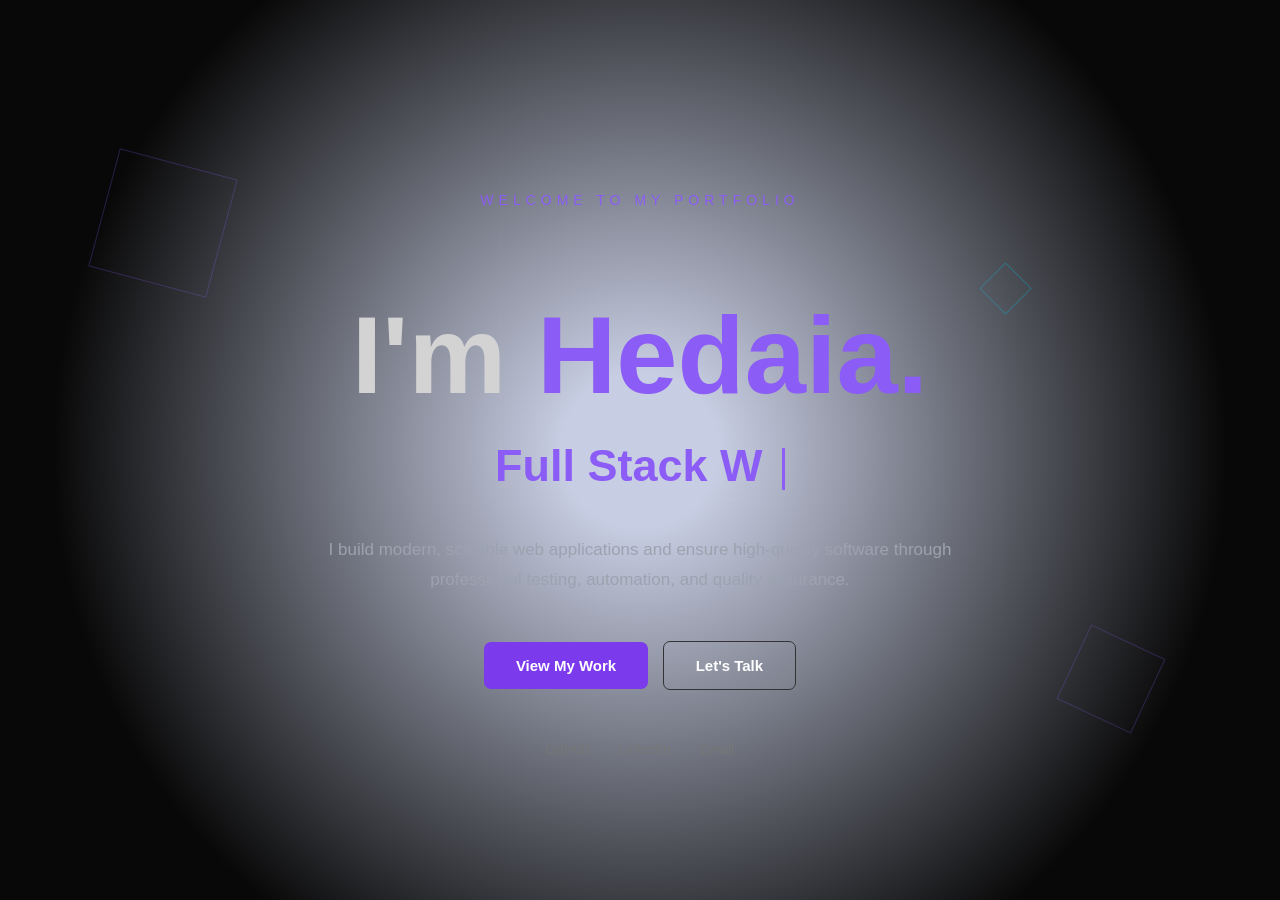
==== index.html @ 3aad31f2 "finishing hero  ssection" ====
<!DOCTYPE html>
<html lang="en">
<head>
    <meta charset="UTF-8">
    <meta name="viewport" content="width=device-width, initial-scale=1.0">
    <title>Hedaia's portfolio</title>
    <link rel="stylesheet" href="style.css">
    <link href='https://unpkg.com/boxicons@2.1.4/css/boxicons.min.css' rel='stylesheet'>

       <!-- AOS Animation -->
    <link
        rel="stylesheet"
        href="https://unpkg.com/aos@next/dist/aos.css"
    >

</head>
<body>
    <div class="container">
        <video class="back-vid" autoplay loop muted plays-inline src="videos/galaxy.mp4"></video>


      
<section class="hero">


    <!-- Decorative Squares -->

    <div class="square square-1"></div>

    <div class="square square-2"></div>

    <div class="square square-3"></div>


    <!-- Main Content -->

    <div class="hero-content">


        <div class="small-title">

            Welcome to my portfolio

        </div>


        <h1>

            I'm <span>Hedaia.</span>

        </h1>


        <!-- Auto Typing -->

        <div class="typing-container">

            <div class="typing-text">

                <span id="typing"></span>

                <span class="cursor"></span>

            </div>

        </div>


        <p class="hero-description">

            I build modern, scalable web applications
            and ensure high-quality software through
            professional testing, automation, and
            quality assurance.

        </p>


        <!-- Buttons -->

        <div class="hero-buttons">

            <a
                href="#projects"
                class="btn primary-btn"
            >
                View My Work
            </a>


            <a
                href="#contact"
                class="btn secondary-btn"
            >
                Let's Talk
            </a>

        </div>


        <!-- Social -->

        <div class="social-links">

            <a href="#">
                GitHub
            </a>

            <a href="#">
                LinkedIn
            </a>

            <a href="#">
                Email
            </a>

        </div>

    </div>


    <!-- Scroll -->
<!-- 
    <div class="scroll-down">

        Scroll

        <span class="scroll-line"></span>

    </div> -->


</section>

        
    </div>
    <!-- End of container -->
   
</body>

<script>

    const typingElement =
        document.getElementById("typing");


    const words = [

        "Full Stack Web Developer",

        "QA Engineer",

        "Software Tester",

        "Automation Tester",

        "Problem Solver"

    ];


    let wordIndex = 0;

    let charIndex = 0;

    let deleting = false;


    function typeEffect() {

        const currentWord =
            words[wordIndex];


        if (!deleting) {

            typingElement.textContent =
                currentWord.substring(
                    0,
                    charIndex + 1
                );

            charIndex++;


            if (
                charIndex ===
                currentWord.length
            ) {

                deleting = true;

                setTimeout(
                    typeEffect,
                    1800
                );

                return;
            }

        } else {

            typingElement.textContent =
                currentWord.substring(
                    0,
                    charIndex - 1
                );

            charIndex--;


            if (charIndex === 0) {

                deleting = false;

                wordIndex++;

                if (
                    wordIndex ===
                    words.length
                ) {
                    wordIndex = 0;
                }
            }
        }


        const speed =
            deleting ? 45 : 90;


        setTimeout(
            typeEffect,
            speed
        );
    }


    typeEffect();

</script>



</html>
---- style.css ----
body{
    margin: 0;
    padding: 0;
    font-family: Arial, Helvetica, sans-serif;
    color: lightgray;
}

html{
    scroll-behavior: smooth;
}

.container{
    position: relative;
    width: 100%;
    height: 100%;
    display: flex;
    flex-direction: column;
    align-items: center;
    gap: 100px;
    background-color: #001f7c38;
}


.back-vid{
    position: fixed;
    right: 0;
    bottom: 0;
    z-index: -1;
    mix-blend-mode:overlay;
}

.hero{
    position: relative;
    display: flex;
    width: 100%;
    height: 100vh;
    align-items: center;
    justify-content: space-between;
}


/* Gradient Animation */
.gradient{
    background: linear-gradient(to right,#00aaa7, #7e42a7, #6600c5, #6070fd,#2a46ff, #0099ff, #008ead);
    background-size: 200%;
    background-clip: text;
    -webkit-background-clip: text;
    -webkit-text-fill-color: transparent;
    animation: animate-gradient 2.5s linear infinite;
}
@keyframes animate-gradient {
    to{
        background-position: 200%;
    }
}

.skills-video-box{
    position: absolute;
    right: 3%;
}

.skills-video{
    height: 900px;
    mix-blend-mode:lighten;
}


.scroll-down {
    height: 50px;
    width: 30px;
    border: 2px solid lightgray;
    position: absolute;
    left: 49%;
    bottom: 8%;
    border-radius: 50px;
    cursor: pointer;
    box-shadow: 0 0 10px rgba(255, 255, 255, 0.626);
  }
  .scroll-down::before,
  .scroll-down::after {
    content: "";
    position: absolute;
    top: 20%;
    left: 50%;
    height: 10px;
    width: 10px;
    transform: translate(-50%, -100%) rotate(45deg);
    border: 2px solid lightgray;
    border-top: transparent;
    border-left: transparent;
    animation: scroll-down 2s ease-in-out infinite;
  }
  .scroll-down::before {
    top: 30%;
    animation-delay: 0.5s;
    /* animation: scroll-down 1s ease-in-out infinite; */
  }
  
  @keyframes scroll-down {
    0% {
      /* top:20%; */
      opacity: 0;
    }
    30% {
      opacity: 1;
    }
    60% {
      opacity: 1;
    }
    100% {
      top: 90%;
      opacity: 0;
    }
  }




@media (max-aspect-ratio: 16/9){
    .back-vid{
        width: auto;
        height: 100%;
    }
}

@media (min-aspect-ratio: 16/9){
    .back-vid{
        width: 100%;
        height: auto;
    }
}


@media screen and (max-width: 1200px){
 
}

@media screen and (max-width: 700px){
  

   

    .scroll-down{
        bottom: 5%;
    }



}




@media screen and (max-width: 480px) {

    

    .hero {
        scale: 0.9;
    }




}
/* ============================= all about background */

 /* =================================
           HERO
        ================================= */

        .hero {
            min-height: 100vh;

            position: relative;

            overflow: hidden;

            /* padding: 150px 20px 100px; */

            text-align: center;

            /* Square / Grid Background */

            /* background-color: #080808; */

            background-image:
                linear-gradient(
                    rgba(255,255,255,0.045) 1px,
                    transparent 1px
                ),
                linear-gradient(
                    90deg,
                    rgba(255,255,255,0.045) 1px,
                    transparent 1px
                );

            background-size: 500px 500px;
        }


        /* =================================
           DARK OVERLAY
        ================================= */

        .hero::before {
            content: "";

            position: absolute;

            inset: 0;

            background:
                radial-gradient(
                    circle at center,
                    transparent 10%,
                    #080808 75%
                );

            pointer-events: none;

            z-index: 0;
        }


        /* =================================
           CENTER CONTENT
        ================================= */

        .hero-content {
            position: relative;

            z-index: 2;

            max-width: 900px;

            margin: 0 auto;

            padding-top: 50px;
        }


        /* =================================
           SMALL TITLE
        ================================= */

        .small-title {
            color: #8b5cf6;

            font-size: 14px;

            letter-spacing: 5px;

            text-transform: uppercase;

            margin-bottom: 25px;

            animation: fadeUp 1s ease both;
        }


        /* =================================
           MAIN TITLE
        ================================= */

        .hero h1 {
            font-size: clamp(
                55px,
                9vw,
                110px
            );

            line-height: 1;

            font-weight: 800;

            margin-bottom: 30px;

            animation:
                fadeUp 1s ease 0.2s both;
        }


        .hero h1 span {
            color: #8b5cf6;
        }


        /* =================================
           TYPING TEXT
        ================================= */

        .typing-container {

            min-height: 65px;

            margin-bottom: 30px;

            animation:
                fadeUp 1s ease 0.4s both;
        }


        .typing-text {

            font-size: clamp(
                25px,
                4vw,
                45px
            );

            font-weight: 600;

            color: #d1d5db;
        }


        .typing-text span {

            color: #8b5cf6;
        }


        /* Cursor */

        .cursor {

            display: inline-block;

            width: 3px;

            height: 42px;

            background: #8b5cf6;

            margin-left: 7px;

            vertical-align: middle;

            animation:
                blink 0.7s infinite;
        }


        /* =================================
           DESCRIPTION
        ================================= */

        .hero-description {

            max-width: 680px;

            margin: 0 auto 40px;

            color: #9ca3af;

            font-size: 17px;

            line-height: 1.8;

            animation:
                fadeUp 1s ease 0.6s both;
        }


        /* =================================
           BUTTONS
        ================================= */

        .hero-buttons {

            animation:
                fadeUp 1s ease 0.8s both;
        }


        .btn {

            display: inline-block;

            padding: 15px 32px;

            margin: 5px;

            border-radius: 7px;

            text-decoration: none;

            font-size: 15px;

            font-weight: bold;

            transition: 0.3s;
        }


        /* Primary */

        .primary-btn {

            background: #7c3aed;

            color: white;
        }


        .primary-btn:hover {

            background: #8b5cf6;

            transform:
                translateY(-4px);

            box-shadow:
                0 10px 35px
                rgba(124,58,237,0.4);
        }


        /* Secondary */

        .secondary-btn {

            color: white;

            border: 1px solid #333;

            background: rgba(
                255,
                255,
                255,
                0.02
            );
        }


        .secondary-btn:hover {

            border-color: #8b5cf6;

            color: #a78bfa;

            transform:
                translateY(-4px);
        }


        /* =================================
           SOCIAL LINKS
        ================================= */

        .social-links {

            margin-top: 45px;

            animation:
                fadeUp 1s ease 1s both;
        }


        .social-links a {

            display: inline-block;

            margin: 0 12px;

            color: #777;

            text-decoration: none;

            font-size: 14px;

            transition: 0.3s;
        }


        .social-links a:hover {

            color: #8b5cf6;
        }


        /* =================================
           DECORATIVE SQUARES
        ================================= */

        .square {

            position: absolute;

            border: 1px solid
                rgba(139,92,246,0.25);

            z-index: 1;

            pointer-events: none;
        }


        .square-1 {

            width: 120px;

            height: 120px;

            top: 18%;

            left: 8%;

            transform: rotate(15deg);

            animation:
                floating 5s ease-in-out infinite;
        }


        .square-2 {

            width: 80px;

            height: 80px;

            bottom: 20%;

            right: 10%;

            transform: rotate(25deg);

            animation:
                floating 6s ease-in-out
                infinite reverse;
        }


        .square-3 {

            width: 35px;

            height: 35px;

            top: 30%;

            right: 20%;

            border-color:
                rgba(6,182,212,0.35);

            transform: rotate(45deg);

            animation:
                floating 4s ease-in-out infinite;
        }


        /* =================================
           SCROLL
        ================================= */

        .scroll-down {

            position: absolute;

            bottom: 30px;

            left: 50%;

            transform:
                translateX(-50%);

            color: #555;

            font-size: 10px;

            letter-spacing: 4px;

            text-transform: uppercase;

            z-index: 3;
        }


        .scroll-line {

            display: block;

            width: 1px;

            height: 40px;

            background: #555;

            margin: 12px auto 0;

            animation:
                scrollAnimation 2s infinite;
        }


        /* =================================
           ANIMATIONS
        ================================= */

        @keyframes fadeUp {

            from {

                opacity: 0;

                transform:
                    translateY(30px);
            }

            to {

                opacity: 1;

                transform:
                    translateY(0);
            }
        }


        @keyframes blink {

            0%,
            50% {
                opacity: 1;
            }

            51%,
            100% {
                opacity: 0;
            }
        }


        @keyframes floating {

            0%,
            100% {

                transform:
                    translateY(0)
                    rotate(15deg);
            }

            50% {

                transform:
                    translateY(-20px)
                    rotate(25deg);
            }
        }


        @keyframes scrollAnimation {

            0% {

                height: 10px;

                opacity: 0.2;
            }

            50% {

                height: 40px;

                opacity: 1;
            }

            100% {

                height: 10px;

                opacity: 0.2;
            }
        }


        /* =================================
           MOBILE
        ================================= */

        @media (max-width: 600px) {

            .hero {

                padding:
                    130px
                    20px
                    80px;

                background-size:
                    35px 35px;
            }


            .hero h1 {

                font-size: 55px;
            }


            .typing-text {

                font-size: 26px;
            }


            .hero-description {

                font-size: 15px;
            }


            .square-1 {

                left: -50px;
            }


            .square-2 {

                right: -30px;
            }


            .scroll-down {

                display: none;
            }

        }
    /* ========================== END of Heroo sTyles */
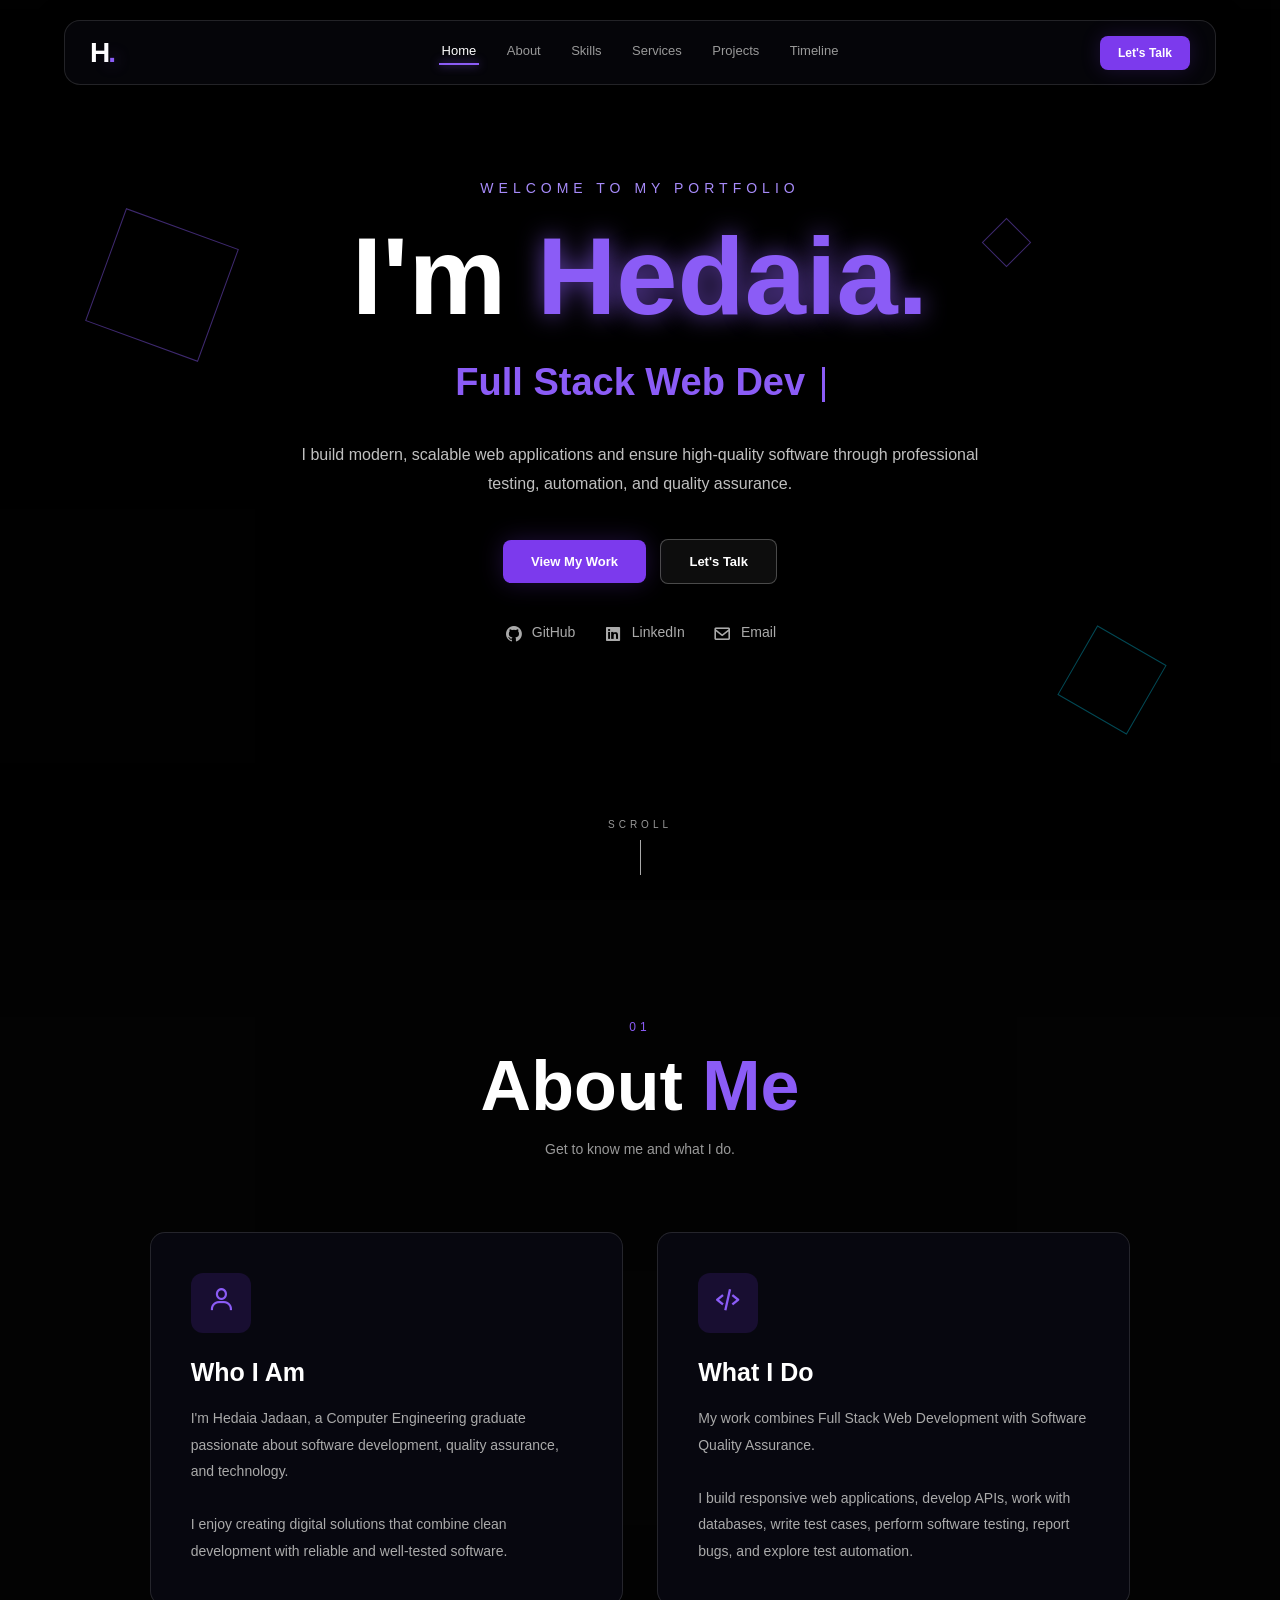
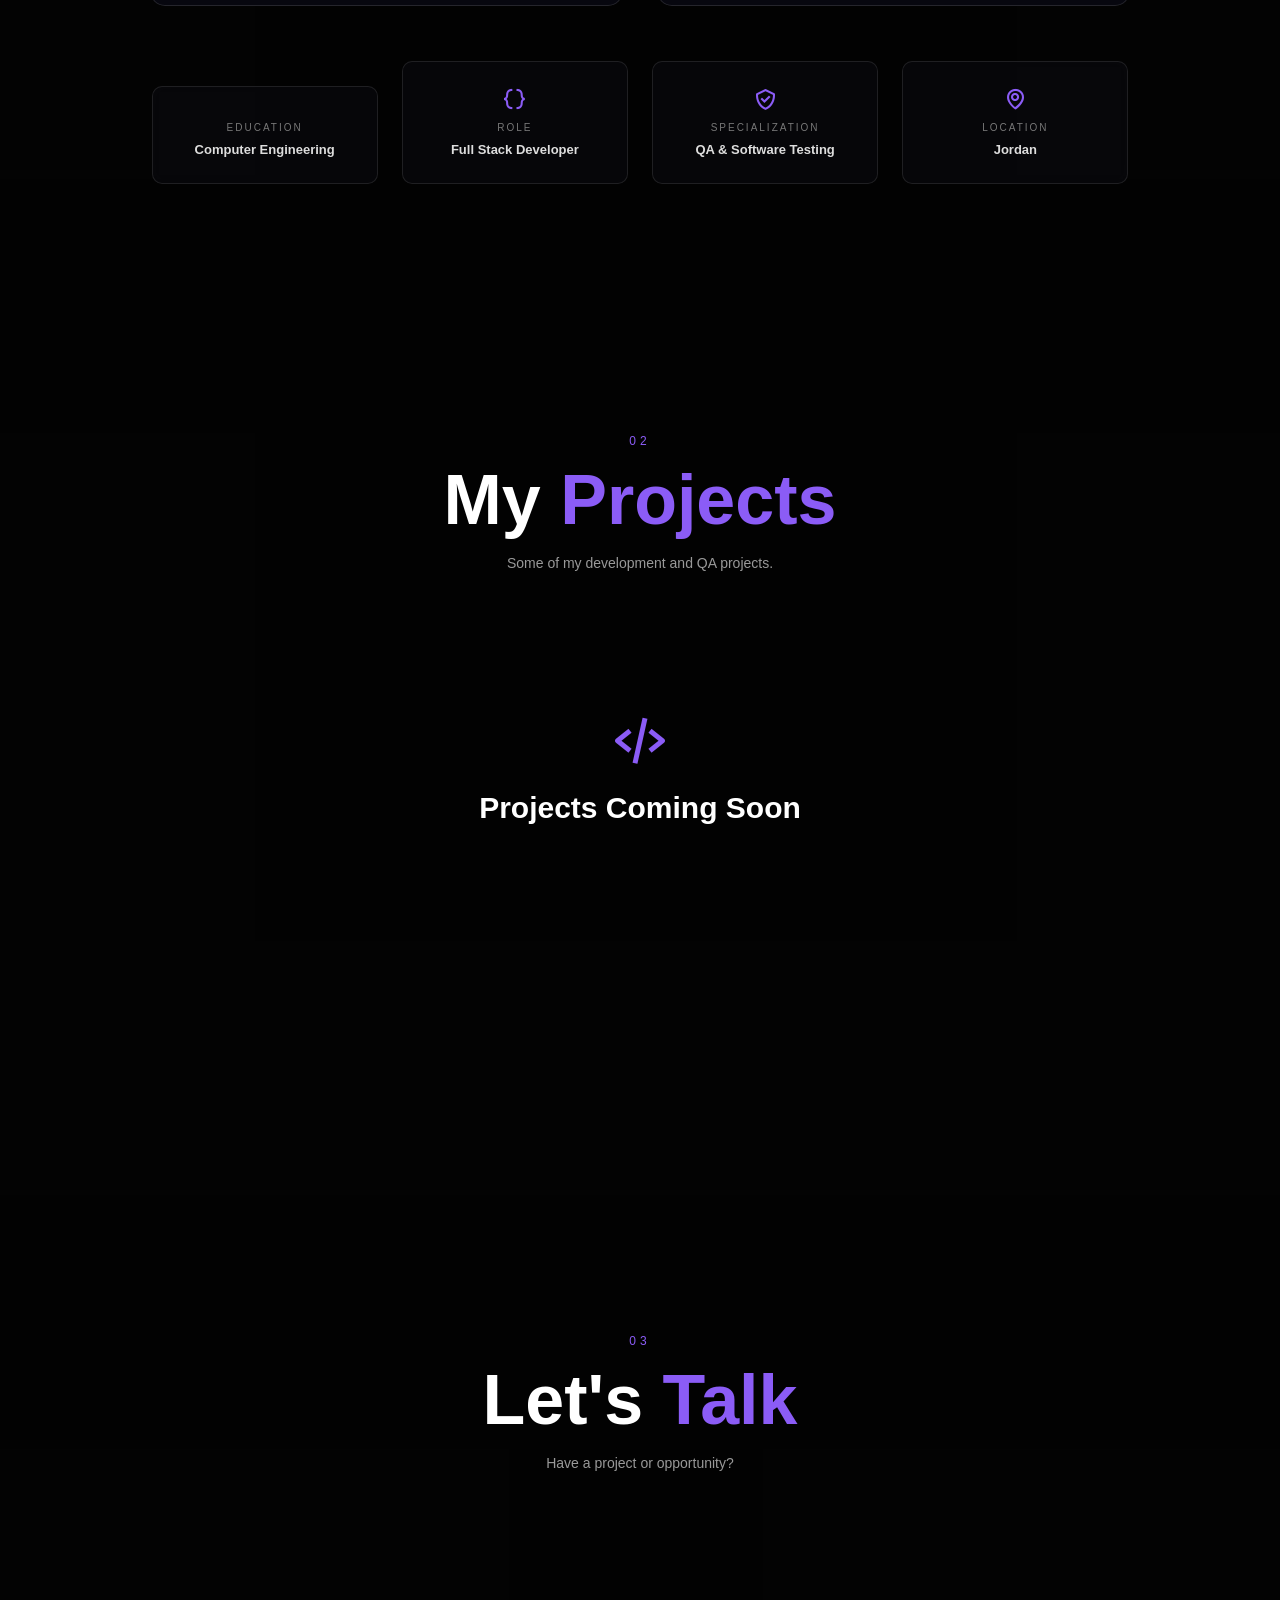
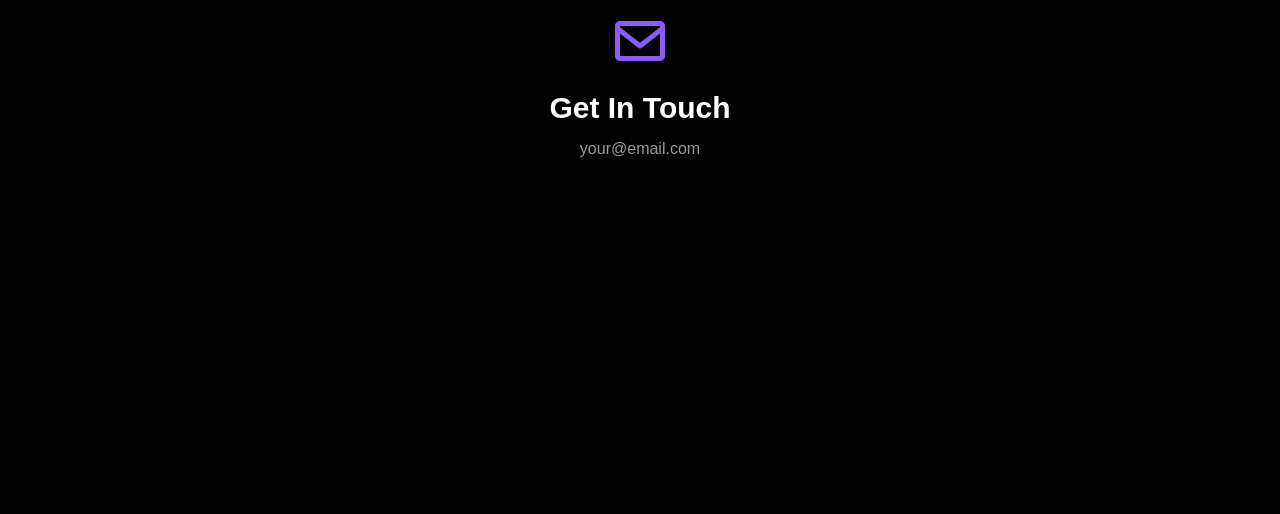
==== commit e0491665: "Adding navbar" ====
--- a/index.html
+++ b/index.html
@@ -1,245 +1,643 @@
 <!DOCTYPE html>
 <html lang="en">
+
 <head>
     <meta charset="UTF-8">
     <meta name="viewport" content="width=device-width, initial-scale=1.0">
-    <title>Hedaia's portfolio</title>
+
+    <title>Hedaia's Portfolio</title>
+
+    <!-- CSS -->
     <link rel="stylesheet" href="style.css">
-    <link href='https://unpkg.com/boxicons@2.1.4/css/boxicons.min.css' rel='stylesheet'>
-
-       <!-- AOS Animation -->
+
+    <!-- Boxicons -->
+    <link
+        href="https://unpkg.com/boxicons@2.1.4/css/boxicons.min.css"
+        rel="stylesheet"
+    >
+
+    <!-- AOS Animation -->
     <link
         rel="stylesheet"
         href="https://unpkg.com/aos@next/dist/aos.css"
     >
-
 </head>
+
 <body>
+
+    <!-- =========================================================
+     NAVBAR
+========================================================= -->
+
+<nav class="navbar">
+
+    <!-- Logo -->
+    <a href="#home" class="logo">
+        H<span>.</span>
+    </a>
+
+
+    <!-- Navigation -->
+    <ul class="nav-links">
+
+        <li>
+            <a href="#home" class="active">Home</a>
+        </li>
+
+        <li>
+            <a href="#about">About</a>
+        </li>
+
+        <li>
+            <a href="#skills">Skills</a>
+        </li>
+
+        <li>
+            <a href="#services">Services</a>
+        </li>
+
+        <li>
+            <a href="#projects">Projects</a>
+        </li>
+
+        <li>
+            <a href="#timeline">Timeline</a>
+        </li>
+
+    </ul>
+
+
+    <!-- Contact Button -->
+    <a href="#contact" class="nav-contact">
+        Let's Talk
+    </a>
+
+</nav>
+
+    <!-- =========================================================
+         BACKGROUND VIDEO
+    ========================================================== -->
+
+    <video
+        class="back-vid"
+        autoplay
+        loop
+        muted
+        playsinline
+    >
+        <source src="videos/galaxy.mp4" type="video/mp4">
+    </video>
+
+
+    <!-- =========================================================
+         DARK OVERLAY
+    ========================================================== -->
+
+    <div class="video-overlay"></div>
+
+
+    <!-- =========================================================
+         MAIN CONTAINER
+    ========================================================== -->
+
     <div class="container">
-        <video class="back-vid" autoplay loop muted plays-inline src="videos/galaxy.mp4"></video>
-
-
-      
-<section class="hero">
-
-
-    <!-- Decorative Squares -->
-
-    <div class="square square-1"></div>
-
-    <div class="square square-2"></div>
-
-    <div class="square square-3"></div>
-
-
-    <!-- Main Content -->
-
-    <div class="hero-content">
-
-
-        <div class="small-title">
-
-            Welcome to my portfolio
-
-        </div>
-
-
-        <h1>
-
-            I'm <span>Hedaia.</span>
-
-        </h1>
-
-
-        <!-- Auto Typing -->
-
-        <div class="typing-container">
-
-            <div class="typing-text">
-
-                <span id="typing"></span>
-
-                <span class="cursor"></span>
-
-            </div>
-
-        </div>
-
-
-        <p class="hero-description">
-
-            I build modern, scalable web applications
-            and ensure high-quality software through
-            professional testing, automation, and
-            quality assurance.
-
-        </p>
-
-
-        <!-- Buttons -->
-
-        <div class="hero-buttons">
-
-            <a
-                href="#projects"
-                class="btn primary-btn"
-            >
-                View My Work
-            </a>
-
-
-            <a
-                href="#contact"
-                class="btn secondary-btn"
-            >
-                Let's Talk
-            </a>
-
-        </div>
-
-
-        <!-- Social -->
-
-        <div class="social-links">
-
-            <a href="#">
-                GitHub
-            </a>
-
-            <a href="#">
-                LinkedIn
-            </a>
-
-            <a href="#">
-                Email
-            </a>
-
-        </div>
+
+
+        <!-- =====================================================
+             HERO SECTION
+        ====================================================== -->
+
+        <section class="hero" id="home">
+
+            <!-- Decorative Squares -->
+            <div class="square square-1"></div>
+            <div class="square square-2"></div>
+            <div class="square square-3"></div>
+
+
+            <!-- Main Content -->
+            <div class="hero-content">
+
+                <div class="small-title">
+                    Welcome to my portfolio
+                </div>
+
+
+                <h1>
+                    I'm <span>Hedaia.</span>
+                </h1>
+
+
+                <!-- Auto Typing -->
+                <div class="typing-container">
+
+                    <div class="typing-text">
+
+                        <span id="typing"></span>
+
+                        <span class="cursor"></span>
+
+                    </div>
+
+                </div>
+
+
+                <!-- Description -->
+                <p class="hero-description">
+
+                    I build modern, scalable web applications
+                    and ensure high-quality software through
+                    professional testing, automation, and
+                    quality assurance.
+
+                </p>
+
+
+                <!-- Buttons -->
+                <div class="hero-buttons">
+
+                    <a
+                        href="#projects"
+                        class="btn primary-btn"
+                    >
+                        View My Work
+                    </a>
+
+
+                    <a
+                        href="#contact"
+                        class="btn secondary-btn"
+                    >
+                        Let's Talk
+                    </a>
+
+                </div>
+
+
+                <!-- Social Links -->
+                <div class="social-links">
+
+                    <a href="#">
+                        <i class="bx bxl-github"></i>
+                        GitHub
+                    </a>
+
+                    <a href="#">
+                        <i class="bx bxl-linkedin-square"></i>
+                        LinkedIn
+                    </a>
+
+                    <a href="mailto:your@email.com">
+                        <i class="bx bx-envelope"></i>
+                        Email
+                    </a>
+
+                </div>
+
+            </div>
+
+
+            <!-- Scroll Indicator -->
+            <div class="scroll-down">
+
+                <span>Scroll</span>
+
+                <span class="scroll-line"></span>
+
+            </div>
+
+        </section>
+
+
+
+        <!-- =====================================================
+             ABOUT SECTION
+        ====================================================== -->
+
+        <section class="about" id="about">
+
+            <div class="section-title">
+
+                <span class="section-number">
+                    01
+                </span>
+
+                <h2>
+                    About <span>Me</span>
+                </h2>
+
+                <p>
+                    Get to know me and what I do.
+                </p>
+
+            </div>
+
+
+            <div class="about-container">
+
+
+                <!-- About Card -->
+                <div class="about-card">
+
+                    <div class="about-icon">
+
+                        <i class="bx bx-user"></i>
+
+                    </div>
+
+                    <h3>
+                        Who I Am
+                    </h3>
+
+                    <p>
+
+                        I'm Hedaia Jadaan, a Computer Engineering
+                        graduate passionate about software development,
+                        quality assurance, and technology.
+
+                        <br><br>
+
+                        I enjoy creating digital solutions that combine
+                        clean development with reliable and well-tested
+                        software.
+
+                    </p>
+
+                </div>
+
+
+                <!-- What I Do -->
+                <div class="about-card">
+
+                    <div class="about-icon">
+
+                        <i class="bx bx-code-alt"></i>
+
+                    </div>
+
+                    <h3>
+                        What I Do
+                    </h3>
+
+                    <p>
+
+                        My work combines Full Stack Web Development
+                        with Software Quality Assurance.
+
+                        <br><br>
+
+                        I build responsive web applications, develop APIs,
+                        work with databases, write test cases, perform
+                        software testing, report bugs, and explore
+                        test automation.
+
+                    </p>
+
+                </div>
+
+            </div>
+
+
+            <!-- Information Boxes -->
+            <div class="about-info">
+
+                <div class="info-box">
+
+                    <i class="bx bx-graduation"></i>
+
+                    <span>
+                        Education
+                    </span>
+
+                    <strong>
+                        Computer Engineering
+                    </strong>
+
+                </div>
+
+
+                <div class="info-box">
+
+                    <i class="bx bx-code-curly"></i>
+
+                    <span>
+                        Role
+                    </span>
+
+                    <strong>
+                        Full Stack Developer
+                    </strong>
+
+                </div>
+
+
+                <div class="info-box">
+
+                    <i class="bx bx-check-shield"></i>
+
+                    <span>
+                        Specialization
+                    </span>
+
+                    <strong>
+                        QA & Software Testing
+                    </strong>
+
+                </div>
+
+
+                <div class="info-box">
+
+                    <i class="bx bx-map"></i>
+
+                    <span>
+                        Location
+                    </span>
+
+                    <strong>
+                        Jordan
+                    </strong>
+
+                </div>
+
+            </div>
+
+        </section>
+
+
+
+        <!-- =====================================================
+             PROJECTS SECTION
+        ====================================================== -->
+
+        <section class="section" id="projects">
+
+            <div class="section-title">
+
+                <span class="section-number">
+                    02
+                </span>
+
+                <h2>
+                    My <span>Projects</span>
+                </h2>
+
+                <p>
+                    Some of my development and QA projects.
+                </p>
+
+            </div>
+
+
+            <div class="placeholder">
+
+                <i class="bx bx-code-alt"></i>
+
+                <h3>
+                    Projects Coming Soon
+                </h3>
+
+            </div>
+
+        </section>
+
+
+
+        <!-- =====================================================
+             CONTACT SECTION
+        ====================================================== -->
+
+        <section class="section" id="contact">
+
+            <div class="section-title">
+
+                <span class="section-number">
+                    03
+                </span>
+
+                <h2>
+                    Let's <span>Talk</span>
+                </h2>
+
+                <p>
+                    Have a project or opportunity?
+                </p>
+
+            </div>
+
+
+            <div class="placeholder">
+
+                <i class="bx bx-envelope"></i>
+
+                <h3>
+                    Get In Touch
+                </h3>
+
+                <p>
+                    your@email.com
+                </p>
+
+            </div>
+
+        </section>
+
 
     </div>
 
 
-    <!-- Scroll -->
-<!-- 
-    <div class="scroll-down">
-
-        Scroll
-
-        <span class="scroll-line"></span>
-
-    </div> -->
-
-
-</section>
-
-        
-    </div>
-    <!-- End of container -->
-   
+
+    <!-- =========================================================
+         TYPING EFFECT
+    ========================================================== -->
+
+    <script>
+
+        const typingElement =
+            document.getElementById("typing");
+
+
+        const words = [
+
+            "Full Stack Web Developer",
+
+            "QA Engineer",
+
+            "Software Tester",
+
+            "Automation Tester",
+
+            "Problem Solver"
+
+        ];
+
+
+        let wordIndex = 0;
+
+        let charIndex = 0;
+
+        let deleting = false;
+
+
+        function typeEffect() {
+
+            const currentWord =
+                words[wordIndex];
+
+
+            if (!deleting) {
+
+                typingElement.textContent =
+                    currentWord.substring(
+                        0,
+                        charIndex + 1
+                    );
+
+                charIndex++;
+
+
+                if (
+                    charIndex ===
+                    currentWord.length
+                ) {
+
+                    deleting = true;
+
+                    setTimeout(
+                        typeEffect,
+                        1800
+                    );
+
+                    return;
+
+                }
+
+            }
+
+            else {
+
+                typingElement.textContent =
+                    currentWord.substring(
+                        0,
+                        charIndex - 1
+                    );
+
+                charIndex--;
+
+
+                if (charIndex === 0) {
+
+                    deleting = false;
+
+                    wordIndex++;
+
+
+                    if (
+                        wordIndex ===
+                        words.length
+                    ) {
+
+                        wordIndex = 0;
+
+                    }
+
+                }
+
+            }
+
+
+            const speed =
+                deleting ? 45 : 90;
+
+
+            setTimeout(
+                typeEffect,
+                speed
+            );
+
+        }
+
+
+        typeEffect();
+
+
+        /* =========================================================
+   ACTIVE NAVBAR LINK
+========================================================= */
+
+const sections = document.querySelectorAll("section[id]");
+
+const navLinks = document.querySelectorAll(
+    ".nav-links a"
+);
+
+
+window.addEventListener("scroll", () => {
+
+    let currentSection = "";
+
+    sections.forEach(section => {
+
+        const sectionTop =
+            section.offsetTop - 250;
+
+        const sectionHeight =
+            section.offsetHeight;
+
+        if (
+            window.scrollY >= sectionTop &&
+            window.scrollY <
+            sectionTop + sectionHeight
+        ) {
+
+            currentSection =
+                section.getAttribute("id");
+
+        }
+
+    });
+
+
+    navLinks.forEach(link => {
+
+        link.classList.remove("active");
+
+
+        if (
+            link.getAttribute("href") ===
+            "#" + currentSection
+        ) {
+
+            link.classList.add("active");
+
+        }
+
+    });
+
+});
+
+    </script>
+
+
+    <!-- =========================================================
+         AOS
+    ========================================================== -->
+
+    <script
+        src="https://unpkg.com/aos@next/dist/aos.js">
+    </script>
+
+
+    <script>
+
+        AOS.init({
+            duration: 1000,
+            once: true
+        });
+
+    </script>
+
+
 </body>
 
-<script>
-
-    const typingElement =
-        document.getElementById("typing");
-
-
-    const words = [
-
-        "Full Stack Web Developer",
-
-        "QA Engineer",
-
-        "Software Tester",
-
-        "Automation Tester",
-
-        "Problem Solver"
-
-    ];
-
-
-    let wordIndex = 0;
-
-    let charIndex = 0;
-
-    let deleting = false;
-
-
-    function typeEffect() {
-
-        const currentWord =
-            words[wordIndex];
-
-
-        if (!deleting) {
-
-            typingElement.textContent =
-                currentWord.substring(
-                    0,
-                    charIndex + 1
-                );
-
-            charIndex++;
-
-
-            if (
-                charIndex ===
-                currentWord.length
-            ) {
-
-                deleting = true;
-
-                setTimeout(
-                    typeEffect,
-                    1800
-                );
-
-                return;
-            }
-
-        } else {
-
-            typingElement.textContent =
-                currentWord.substring(
-                    0,
-                    charIndex - 1
-                );
-
-            charIndex--;
-
-
-            if (charIndex === 0) {
-
-                deleting = false;
-
-                wordIndex++;
-
-                if (
-                    wordIndex ===
-                    words.length
-                ) {
-                    wordIndex = 0;
-                }
-            }
-        }
-
-
-        const speed =
-            deleting ? 45 : 90;
-
-
-        setTimeout(
-            typeEffect,
-            speed
-        );
-    }
-
-
-    typeEffect();
-
-</script>
-
-
-
 </html>
--- a/style.css
+++ b/style.css
@@ -1,735 +1,1421 @@
-body{
+/* =========================================================
+   RESET
+========================================================= */
+
+* {
     margin: 0;
     padding: 0;
+    box-sizing: border-box;
+}
+
+
+html {
+    scroll-behavior: smooth;
+}
+
+
+body {
     font-family: Arial, Helvetica, sans-serif;
-    color: lightgray;
-}
-
-html{
-    scroll-behavior: smooth;
-}
-
-.container{
+    background: #050505;
+    color: white;
+    overflow-x: hidden;
+}
+
+
+/* =========================================================
+   NAVBAR
+========================================================= */
+
+.navbar {
+
+    position: fixed;
+
+    top: 20px;
+    left: 50%;
+
+    transform: translateX(-50%);
+
+    width: 90%;
+    max-width: 1200px;
+
+    height: 65px;
+
+    padding: 0 25px;
+
+    background:
+        rgba(8, 8, 15, 0.65);
+
+    border:
+        1px solid
+        rgba(255, 255, 255, 0.12);
+
+    border-radius: 16px;
+
+    backdrop-filter: blur(18px);
+    -webkit-backdrop-filter: blur(18px);
+
+    z-index: 1000;
+
+    box-shadow:
+        0 10px 40px
+        rgba(0, 0, 0, 0.25);
+
+}
+
+
+/* =========================================================
+   LOGO
+========================================================= */
+
+.logo {
+
+    position: absolute;
+
+    left: 25px;
+
+    top: 50%;
+
+    transform: translateY(-50%);
+
+    color: white;
+
+    text-decoration: none;
+
+    font-size: 28px;
+
+    font-weight: 900;
+
+    letter-spacing: -2px;
+
+}
+
+
+.logo span {
+
+    color: #8b5cf6;
+
+    text-shadow:
+        0 0 15px
+        rgba(139, 92, 246, 0.8);
+
+}
+
+
+/* =========================================================
+   NAV LINKS
+========================================================= */
+
+.nav-links {
+
+    list-style: none;
+
+    text-align: center;
+
+    margin: 0;
+
+    padding: 0;
+
+}
+
+
+.nav-links li {
+
+    display: inline-block;
+
+    margin: 0 10px;
+
+}
+
+
+.nav-links a {
+
     position: relative;
+
+    display: inline-block;
+
+    padding: 22px 3px;
+
+    color: #999;
+
+    text-decoration: none;
+
+    font-size: 13px;
+
+    transition:
+        color 0.3s ease;
+
+}
+
+
+/* Underline */
+
+.nav-links a::after {
+
+    content: "";
+
+    position: absolute;
+
+    left: 0;
+
+    bottom: 15px;
+
+    width: 0;
+
+    height: 2px;
+
+    background: #8b5cf6;
+
+    box-shadow:
+        0 0 10px
+        rgba(139, 92, 246, 0.8);
+
+    transition:
+        width 0.3s ease;
+
+}
+
+
+.nav-links a:hover {
+
+    color: white;
+
+}
+
+
+.nav-links a:hover::after {
+
+    width: 100%;
+
+}
+
+
+/* Active link */
+
+.nav-links a.active {
+
+    color: white;
+
+}
+
+
+.nav-links a.active::after {
+
+    width: 100%;
+
+}
+
+
+/* =========================================================
+   LET'S TALK BUTTON
+========================================================= */
+
+.nav-contact {
+
+    position: absolute;
+
+    right: 25px;
+
+    top: 50%;
+
+    transform: translateY(-50%);
+
+    padding: 10px 18px;
+
+    background: #7c3aed;
+
+    border-radius: 8px;
+
+    color: white;
+
+    text-decoration: none;
+
+    font-size: 12px;
+
+    font-weight: bold;
+
+    transition: 0.3s;
+
+    box-shadow:
+        0 0 20px
+        rgba(124, 58, 237, 0.2);
+
+}
+
+
+.nav-contact:hover {
+
+    background: #8b5cf6;
+
+    transform:
+        translateY(-50%)
+        translateY(-3px);
+
+    box-shadow:
+        0 8px 25px
+        rgba(124, 58, 237, 0.45);
+
+}
+
+
+/* =========================================================
+   NAVBAR RESPONSIVE
+========================================================= */
+
+@media (max-width: 1000px) {
+
+    .navbar {
+
+        width: 94%;
+
+    }
+
+
+    .nav-links li {
+
+        margin: 0 6px;
+
+    }
+
+
+    .nav-links a {
+
+        font-size: 11px;
+
+    }
+
+}
+
+
+@media (max-width: 750px) {
+
+    .navbar {
+
+        width: 95%;
+
+        height: 60px;
+
+        padding: 0 15px;
+
+    }
+
+
+    .logo {
+
+        left: 15px;
+
+        font-size: 24px;
+
+    }
+
+
+    .nav-contact {
+
+        display: none;
+
+    }
+
+
+    .nav-links {
+
+        margin-left: 35px;
+
+    }
+
+
+    .nav-links li {
+
+        margin: 0 4px;
+
+    }
+
+
+    .nav-links a {
+
+        font-size: 10px;
+
+    }
+
+
+    .nav-links a::after {
+
+        bottom: 12px;
+
+    }
+
+}
+
+
+@media (max-width: 500px) {
+
+    .navbar {
+
+        top: 10px;
+
+    }
+
+
+    .logo {
+
+        position: relative;
+
+        display: inline-block;
+
+        left: auto;
+
+        top: auto;
+
+        transform: none;
+
+        margin-top: 17px;
+
+    }
+
+
+    .nav-links {
+
+        display: none;
+
+    }
+
+}
+
+/* =========================================================
+   BACKGROUND VIDEO
+========================================================= */
+
+.back-vid {
+
+    position: fixed;
+
+    top: 0;
+    left: 0;
+
     width: 100%;
     height: 100%;
-    display: flex;
-    flex-direction: column;
-    align-items: center;
-    gap: 100px;
-    background-color: #001f7c38;
-}
-
-
-.back-vid{
+
+    object-fit: cover;
+
+    z-index: -3;
+
+}
+
+
+/* =========================================================
+   VIDEO DARK OVERLAY
+========================================================= */
+
+.video-overlay {
+
     position: fixed;
-    right: 0;
-    bottom: 0;
-    z-index: -1;
-    mix-blend-mode:overlay;
-}
-
-.hero{
+
+    top: 0;
+    left: 0;
+
+    width: 100%;
+    height: 100%;
+
+    background:
+        linear-gradient(
+            rgba(0, 0, 0, 0.60),
+            rgba(0, 0, 0, 0.80)
+        );
+
+    z-index: -2;
+
+    pointer-events: none;
+
+}
+
+
+/* =========================================================
+   MAIN CONTAINER
+========================================================= */
+
+.container {
+
     position: relative;
-    display: flex;
+
     width: 100%;
-    height: 100vh;
-    align-items: center;
-    justify-content: space-between;
-}
-
-
-/* Gradient Animation */
-.gradient{
-    background: linear-gradient(to right,#00aaa7, #7e42a7, #6600c5, #6070fd,#2a46ff, #0099ff, #008ead);
-    background-size: 200%;
-    background-clip: text;
-    -webkit-background-clip: text;
-    -webkit-text-fill-color: transparent;
-    animation: animate-gradient 2.5s linear infinite;
-}
-@keyframes animate-gradient {
-    to{
-        background-position: 200%;
-    }
-}
-
-.skills-video-box{
+
+    min-height: 100vh;
+
+    background:
+        rgba(0, 0, 0, 0.15);
+
+}
+
+
+/* =========================================================
+   HERO
+========================================================= */
+
+.hero {
+
+    position: relative;
+
+    min-height: 100vh;
+
+    padding: 180px 8% 100px;
+
+    text-align: center;
+
+    overflow: hidden;
+
+}
+
+
+/* =========================================================
+   HERO CONTENT
+========================================================= */
+
+.hero-content {
+
+    position: relative;
+
+    z-index: 5;
+
+    width: 100%;
+
+    max-width: 1000px;
+
+    margin: auto;
+
+}
+
+
+/* =========================================================
+   SMALL TITLE
+========================================================= */
+
+.small-title {
+
+    color: #a78bfa;
+
+    font-size: 14px;
+
+    letter-spacing: 5px;
+
+    text-transform: uppercase;
+
+    margin-bottom: 25px;
+
+}
+
+
+/* =========================================================
+   HERO TITLE
+========================================================= */
+
+.hero h1 {
+
+    font-size: clamp(
+        55px,
+        9vw,
+        110px
+    );
+
+    line-height: 1;
+
+    margin-bottom: 30px;
+
+    font-weight: 800;
+
+}
+
+
+.hero h1 span {
+
+    color: #8b5cf6;
+
+    text-shadow:
+        0 0 25px
+        rgba(139, 92, 246, 0.7);
+
+}
+
+
+/* =========================================================
+   TYPING
+========================================================= */
+
+.typing-container {
+
+    min-height: 55px;
+
+    margin-bottom: 25px;
+
+}
+
+
+.typing-text {
+
+    color: #e5e7eb;
+
+    font-size: clamp(
+        22px,
+        4vw,
+        38px
+    );
+
+    font-weight: 600;
+
+}
+
+
+#typing {
+
+    color: #8b5cf6;
+
+}
+
+
+.cursor {
+
+    display: inline-block;
+
+    width: 3px;
+
+    height: 35px;
+
+    margin-left: 6px;
+
+    background: #8b5cf6;
+
+    vertical-align: middle;
+
+    animation: blink 0.7s infinite;
+
+}
+
+
+/* =========================================================
+   DESCRIPTION
+========================================================= */
+
+.hero-description {
+
+    max-width: 700px;
+
+    margin: 0 auto 35px;
+
+    color: #c0c0c0;
+
+    font-size: 16px;
+
+    line-height: 1.8;
+
+}
+
+
+/* =========================================================
+   BUTTONS
+========================================================= */
+
+.hero-buttons {
+
+    margin-bottom: 35px;
+
+}
+
+
+.btn {
+
+    display: inline-block;
+
+    padding: 14px 28px;
+
+    margin: 5px;
+
+    border-radius: 8px;
+
+    font-weight: bold;
+
+    font-size: 13px;
+
+    text-decoration: none;
+
+    transition: 0.3s;
+
+}
+
+
+.primary-btn {
+
+    background: #7c3aed;
+
+    color: white;
+
+    box-shadow:
+        0 0 25px
+        rgba(124, 58, 237, 0.25);
+
+}
+
+
+.primary-btn:hover {
+
+    background: #8b5cf6;
+
+    transform: translateY(-4px);
+
+    box-shadow:
+        0 10px 35px
+        rgba(124, 58, 237, 0.5);
+
+}
+
+
+.secondary-btn {
+
+    border: 1px solid
+        rgba(255,255,255,0.25);
+
+    color: white;
+
+    background:
+        rgba(255,255,255,0.05);
+
+}
+
+
+.secondary-btn:hover {
+
+    border-color: #8b5cf6;
+
+    color: #a78bfa;
+
+    transform: translateY(-4px);
+
+}
+
+
+/* =========================================================
+   SOCIAL LINKS
+========================================================= */
+
+.social-links a {
+
+    display: inline-block;
+
+    margin: 0 12px;
+
+    color: #aaa;
+
+    font-size: 14px;
+
+    text-decoration: none;
+
+    transition: 0.3s;
+
+}
+
+
+.social-links a i {
+
+    margin-right: 5px;
+
+    font-size: 19px;
+
+    vertical-align: middle;
+
+}
+
+
+.social-links a:hover {
+
+    color: #8b5cf6;
+
+    transform: translateY(-4px);
+
+}
+
+
+/* =========================================================
+   DECORATIVE SQUARES
+========================================================= */
+
+.square {
+
     position: absolute;
-    right: 3%;
-}
-
-.skills-video{
-    height: 900px;
-    mix-blend-mode:lighten;
-}
-
+
+    border: 1px solid
+        rgba(139, 92, 246, 0.45);
+
+    pointer-events: none;
+
+    z-index: 1;
+
+}
+
+
+.square-1 {
+
+    width: 120px;
+
+    height: 120px;
+
+    left: 8%;
+
+    top: 25%;
+
+    transform: rotate(20deg);
+
+    animation:
+        floatOne
+        5s
+        ease-in-out
+        infinite;
+
+}
+
+
+.square-2 {
+
+    width: 80px;
+
+    height: 80px;
+
+    right: 10%;
+
+    bottom: 20%;
+
+    border-color:
+        rgba(6, 182, 212, 0.4);
+
+    transform: rotate(30deg);
+
+    animation:
+        floatTwo
+        6s
+        ease-in-out
+        infinite;
+
+}
+
+
+.square-3 {
+
+    width: 35px;
+
+    height: 35px;
+
+    right: 20%;
+
+    top: 25%;
+
+    transform: rotate(45deg);
+
+    animation:
+        floatThree
+        4s
+        ease-in-out
+        infinite;
+
+}
+
+
+/* =========================================================
+   SCROLL
+========================================================= */
 
 .scroll-down {
-    height: 50px;
-    width: 30px;
-    border: 2px solid lightgray;
+
     position: absolute;
-    left: 49%;
-    bottom: 8%;
-    border-radius: 50px;
-    cursor: pointer;
-    box-shadow: 0 0 10px rgba(255, 255, 255, 0.626);
-  }
-  .scroll-down::before,
-  .scroll-down::after {
-    content: "";
-    position: absolute;
-    top: 20%;
+
+    bottom: 25px;
+
     left: 50%;
-    height: 10px;
-    width: 10px;
-    transform: translate(-50%, -100%) rotate(45deg);
-    border: 2px solid lightgray;
-    border-top: transparent;
-    border-left: transparent;
-    animation: scroll-down 2s ease-in-out infinite;
-  }
-  .scroll-down::before {
-    top: 30%;
-    animation-delay: 0.5s;
-    /* animation: scroll-down 1s ease-in-out infinite; */
-  }
-  
-  @keyframes scroll-down {
+
+    transform: translateX(-50%);
+
+    color: #999;
+
+    font-size: 10px;
+
+    letter-spacing: 4px;
+
+    text-transform: uppercase;
+
+    z-index: 5;
+
+}
+
+
+.scroll-line {
+
+    display: block;
+
+    width: 1px;
+
+    height: 35px;
+
+    background: #aaa;
+
+    margin: 10px auto 0;
+
+    animation:
+        scrollAnimation
+        2s
+        infinite;
+
+}
+
+
+/* =========================================================
+   ABOUT
+========================================================= */
+
+.about {
+
+    position: relative;
+
+    min-height: 100vh;
+
+    padding: 120px 8%;
+
+    background:
+        rgba(0,0,0,0.35);
+
+    overflow: hidden;
+
+}
+
+
+/* =========================================================
+   SECTION TITLE
+========================================================= */
+
+.section-title {
+
+    position: relative;
+
+    z-index: 5;
+
+    text-align: center;
+
+    margin-bottom: 60px;
+
+}
+
+
+.section-number {
+
+    display: block;
+
+    color: #8b5cf6;
+
+    font-size: 12px;
+
+    letter-spacing: 4px;
+
+    margin-bottom: 12px;
+
+}
+
+
+.section-title h2 {
+
+    font-size:
+        clamp(
+            40px,
+            6vw,
+            70px
+        );
+
+    margin-bottom: 15px;
+
+}
+
+
+.section-title h2 span {
+
+    color: #8b5cf6;
+
+}
+
+
+.section-title p {
+
+    color: #999;
+
+    font-size: 14px;
+
+}
+
+
+/* =========================================================
+   ABOUT CONTAINER
+========================================================= */
+
+.about-container {
+
+    position: relative;
+
+    z-index: 5;
+
+    max-width: 1100px;
+
+    margin: auto;
+
+    text-align: center;
+
+}
+
+
+/* =========================================================
+   ABOUT CARDS
+========================================================= */
+
+.about-card {
+
+    display: inline-block;
+
+    vertical-align: top;
+
+    width: 44%;
+
+    min-height: 340px;
+
+    margin: 15px;
+
+    padding: 40px;
+
+    text-align: left;
+
+    background:
+        rgba(10,10,20,0.75);
+
+    border:
+        1px solid
+        rgba(255,255,255,0.12);
+
+    border-radius: 15px;
+
+    backdrop-filter: blur(10px);
+
+    transition: 0.4s;
+
+}
+
+
+.about-card:hover {
+
+    transform: translateY(-8px);
+
+    border-color:
+        rgba(139,92,246,0.6);
+
+    box-shadow:
+        0 20px 50px
+        rgba(0,0,0,0.4);
+
+}
+
+
+.about-icon {
+
+    width: 60px;
+
+    height: 60px;
+
+    margin-bottom: 25px;
+
+    line-height: 60px;
+
+    text-align: center;
+
+    border-radius: 12px;
+
+    background:
+        rgba(124,58,237,0.15);
+
+    color: #8b5cf6;
+
+    font-size: 28px;
+
+}
+
+
+.about-card h3 {
+
+    margin-bottom: 18px;
+
+    font-size: 25px;
+
+}
+
+
+.about-card p {
+
+    color: #aaa;
+
+    font-size: 14px;
+
+    line-height: 1.9;
+
+}
+
+
+/* =========================================================
+   INFO BOXES
+========================================================= */
+
+.about-info {
+
+    max-width: 1100px;
+
+    margin: 30px auto 0;
+
+    position: relative;
+
+    z-index: 5;
+
+    text-align: center;
+
+}
+
+
+.info-box {
+
+    display: inline-block;
+
+    width: 21%;
+
+    margin: 10px;
+
+    padding: 25px 15px;
+
+    border:
+        1px solid
+        rgba(255,255,255,0.1);
+
+    border-radius: 10px;
+
+    background:
+        rgba(10,10,15,0.65);
+
+    backdrop-filter: blur(8px);
+
+}
+
+
+.info-box i {
+
+    display: block;
+
+    margin-bottom: 10px;
+
+    color: #8b5cf6;
+
+    font-size: 25px;
+
+}
+
+
+.info-box span {
+
+    display: block;
+
+    color: #777;
+
+    font-size: 10px;
+
+    letter-spacing: 2px;
+
+    text-transform: uppercase;
+
+    margin-bottom: 7px;
+
+}
+
+
+.info-box strong {
+
+    color: #ddd;
+
+    font-size: 13px;
+
+}
+
+
+/* =========================================================
+   OTHER SECTIONS
+========================================================= */
+
+.section {
+
+    position: relative;
+
+    min-height: 100vh;
+
+    padding: 120px 8%;
+
+    background:
+        rgba(0,0,0,0.3);
+
+}
+
+
+.placeholder {
+
+    position: relative;
+
+    z-index: 5;
+
+    text-align: center;
+
+    padding-top: 80px;
+
+}
+
+
+.placeholder i {
+
+    font-size: 60px;
+
+    color: #8b5cf6;
+
+    margin-bottom: 20px;
+
+}
+
+
+.placeholder h3 {
+
+    font-size: 30px;
+
+    margin-bottom: 15px;
+
+}
+
+
+.placeholder p {
+
+    color: #999;
+
+}
+
+
+/* =========================================================
+   ANIMATIONS
+========================================================= */
+
+@keyframes blink {
+
+    0%, 50% {
+        opacity: 1;
+    }
+
+    51%, 100% {
+        opacity: 0;
+    }
+
+}
+
+
+@keyframes scrollAnimation {
+
     0% {
-      /* top:20%; */
-      opacity: 0;
-    }
-    30% {
-      opacity: 1;
-    }
-    60% {
-      opacity: 1;
-    }
+        height: 10px;
+        opacity: 0.2;
+    }
+
+    50% {
+        height: 40px;
+        opacity: 1;
+    }
+
     100% {
-      top: 90%;
-      opacity: 0;
-    }
-  }
-
-
-
-
-@media (max-aspect-ratio: 16/9){
-    .back-vid{
-        width: auto;
-        height: 100%;
-    }
-}
-
-@media (min-aspect-ratio: 16/9){
-    .back-vid{
+        height: 10px;
+        opacity: 0.2;
+    }
+
+}
+
+
+@keyframes floatOne {
+
+    0%,100% {
+        transform:
+            translateY(0)
+            rotate(20deg);
+    }
+
+    50% {
+        transform:
+            translateY(-20px)
+            rotate(35deg);
+    }
+
+}
+
+
+@keyframes floatTwo {
+
+    0%,100% {
+        transform:
+            translateY(0)
+            rotate(30deg);
+    }
+
+    50% {
+        transform:
+            translateY(-25px)
+            rotate(50deg);
+    }
+
+}
+
+
+@keyframes floatThree {
+
+    0%,100% {
+        transform:
+            translateY(0)
+            rotate(45deg);
+    }
+
+    50% {
+        transform:
+            translateY(-15px)
+            rotate(90deg);
+    }
+
+}
+
+
+/* =========================================================
+   RESPONSIVE
+========================================================= */
+
+@media (max-width: 900px) {
+
+    .about-card {
+
+        width: 90%;
+
+    }
+
+
+    .info-box {
+
+        width: 40%;
+
+    }
+
+
+    .square-1 {
+
+        left: -50px;
+
+    }
+
+
+    .square-2 {
+
+        right: -30px;
+
+    }
+
+}
+
+
+@media (max-width: 600px) {
+
+    .hero {
+
+        padding:
+            140px
+            25px
+            70px;
+
+    }
+
+
+    .hero h1 {
+
+        font-size: 48px;
+
+    }
+
+
+    .typing-text {
+
+        font-size: 22px;
+
+    }
+
+
+    .hero-description {
+
+        font-size: 14px;
+
+    }
+
+
+    .btn {
+
+        display: block;
+
+        width: 85%;
+
+        margin: 8px auto;
+
+    }
+
+
+    .square-1 {
+
+        width: 70px;
+
+        height: 70px;
+
+    }
+
+
+    .square-2 {
+
+        width: 60px;
+
+        height: 60px;
+
+    }
+
+
+    .square-3 {
+
+        display: none;
+
+    }
+
+
+    .about {
+
+        padding:
+            90px
+            20px;
+
+    }
+
+
+    .about-card {
+
         width: 100%;
-        height: auto;
-    }
-}
-
-
-@media screen and (max-width: 1200px){
- 
-}
-
-@media screen and (max-width: 700px){
-  
-
-   
-
-    .scroll-down{
-        bottom: 5%;
-    }
-
-
-
-}
-
-
-
-
-@media screen and (max-width: 480px) {
-
-    
-
-    .hero {
-        scale: 0.9;
-    }
-
-
-
-
-}
-/* ============================= all about background */
-
- /* =================================
-           HERO
-        ================================= */
-
-        .hero {
-            min-height: 100vh;
-
-            position: relative;
-
-            overflow: hidden;
-
-            /* padding: 150px 20px 100px; */
-
-            text-align: center;
-
-            /* Square / Grid Background */
-
-            /* background-color: #080808; */
-
-            background-image:
-                linear-gradient(
-                    rgba(255,255,255,0.045) 1px,
-                    transparent 1px
-                ),
-                linear-gradient(
-                    90deg,
-                    rgba(255,255,255,0.045) 1px,
-                    transparent 1px
-                );
-
-            background-size: 500px 500px;
-        }
-
-
-        /* =================================
-           DARK OVERLAY
-        ================================= */
-
-        .hero::before {
-            content: "";
-
-            position: absolute;
-
-            inset: 0;
-
-            background:
-                radial-gradient(
-                    circle at center,
-                    transparent 10%,
-                    #080808 75%
-                );
-
-            pointer-events: none;
-
-            z-index: 0;
-        }
-
-
-        /* =================================
-           CENTER CONTENT
-        ================================= */
-
-        .hero-content {
-            position: relative;
-
-            z-index: 2;
-
-            max-width: 900px;
-
-            margin: 0 auto;
-
-            padding-top: 50px;
-        }
-
-
-        /* =================================
-           SMALL TITLE
-        ================================= */
-
-        .small-title {
-            color: #8b5cf6;
-
-            font-size: 14px;
-
-            letter-spacing: 5px;
-
-            text-transform: uppercase;
-
-            margin-bottom: 25px;
-
-            animation: fadeUp 1s ease both;
-        }
-
-
-        /* =================================
-           MAIN TITLE
-        ================================= */
-
-        .hero h1 {
-            font-size: clamp(
-                55px,
-                9vw,
-                110px
-            );
-
-            line-height: 1;
-
-            font-weight: 800;
-
-            margin-bottom: 30px;
-
-            animation:
-                fadeUp 1s ease 0.2s both;
-        }
-
-
-        .hero h1 span {
-            color: #8b5cf6;
-        }
-
-
-        /* =================================
-           TYPING TEXT
-        ================================= */
-
-        .typing-container {
-
-            min-height: 65px;
-
-            margin-bottom: 30px;
-
-            animation:
-                fadeUp 1s ease 0.4s both;
-        }
-
-
-        .typing-text {
-
-            font-size: clamp(
-                25px,
-                4vw,
-                45px
-            );
-
-            font-weight: 600;
-
-            color: #d1d5db;
-        }
-
-
-        .typing-text span {
-
-            color: #8b5cf6;
-        }
-
-
-        /* Cursor */
-
-        .cursor {
-
-            display: inline-block;
-
-            width: 3px;
-
-            height: 42px;
-
-            background: #8b5cf6;
-
-            margin-left: 7px;
-
-            vertical-align: middle;
-
-            animation:
-                blink 0.7s infinite;
-        }
-
-
-        /* =================================
-           DESCRIPTION
-        ================================= */
-
-        .hero-description {
-
-            max-width: 680px;
-
-            margin: 0 auto 40px;
-
-            color: #9ca3af;
-
-            font-size: 17px;
-
-            line-height: 1.8;
-
-            animation:
-                fadeUp 1s ease 0.6s both;
-        }
-
-
-        /* =================================
-           BUTTONS
-        ================================= */
-
-        .hero-buttons {
-
-            animation:
-                fadeUp 1s ease 0.8s both;
-        }
-
-
-        .btn {
-
-            display: inline-block;
-
-            padding: 15px 32px;
-
-            margin: 5px;
-
-            border-radius: 7px;
-
-            text-decoration: none;
-
-            font-size: 15px;
-
-            font-weight: bold;
-
-            transition: 0.3s;
-        }
-
-
-        /* Primary */
-
-        .primary-btn {
-
-            background: #7c3aed;
-
-            color: white;
-        }
-
-
-        .primary-btn:hover {
-
-            background: #8b5cf6;
-
-            transform:
-                translateY(-4px);
-
-            box-shadow:
-                0 10px 35px
-                rgba(124,58,237,0.4);
-        }
-
-
-        /* Secondary */
-
-        .secondary-btn {
-
-            color: white;
-
-            border: 1px solid #333;
-
-            background: rgba(
-                255,
-                255,
-                255,
-                0.02
-            );
-        }
-
-
-        .secondary-btn:hover {
-
-            border-color: #8b5cf6;
-
-            color: #a78bfa;
-
-            transform:
-                translateY(-4px);
-        }
-
-
-        /* =================================
-           SOCIAL LINKS
-        ================================= */
-
-        .social-links {
-
-            margin-top: 45px;
-
-            animation:
-                fadeUp 1s ease 1s both;
-        }
-
-
-        .social-links a {
-
-            display: inline-block;
-
-            margin: 0 12px;
-
-            color: #777;
-
-            text-decoration: none;
-
-            font-size: 14px;
-
-            transition: 0.3s;
-        }
-
-
-        .social-links a:hover {
-
-            color: #8b5cf6;
-        }
-
-
-        /* =================================
-           DECORATIVE SQUARES
-        ================================= */
-
-        .square {
-
-            position: absolute;
-
-            border: 1px solid
-                rgba(139,92,246,0.25);
-
-            z-index: 1;
-
-            pointer-events: none;
-        }
-
-
-        .square-1 {
-
-            width: 120px;
-
-            height: 120px;
-
-            top: 18%;
-
-            left: 8%;
-
-            transform: rotate(15deg);
-
-            animation:
-                floating 5s ease-in-out infinite;
-        }
-
-
-        .square-2 {
-
-            width: 80px;
-
-            height: 80px;
-
-            bottom: 20%;
-
-            right: 10%;
-
-            transform: rotate(25deg);
-
-            animation:
-                floating 6s ease-in-out
-                infinite reverse;
-        }
-
-
-        .square-3 {
-
-            width: 35px;
-
-            height: 35px;
-
-            top: 30%;
-
-            right: 20%;
-
-            border-color:
-                rgba(6,182,212,0.35);
-
-            transform: rotate(45deg);
-
-            animation:
-                floating 4s ease-in-out infinite;
-        }
-
-
-        /* =================================
-           SCROLL
-        ================================= */
-
-        .scroll-down {
-
-            position: absolute;
-
-            bottom: 30px;
-
-            left: 50%;
-
-            transform:
-                translateX(-50%);
-
-            color: #555;
-
-            font-size: 10px;
-
-            letter-spacing: 4px;
-
-            text-transform: uppercase;
-
-            z-index: 3;
-        }
-
-
-        .scroll-line {
-
-            display: block;
-
-            width: 1px;
-
-            height: 40px;
-
-            background: #555;
-
-            margin: 12px auto 0;
-
-            animation:
-                scrollAnimation 2s infinite;
-        }
-
-
-        /* =================================
-           ANIMATIONS
-        ================================= */
-
-        @keyframes fadeUp {
-
-            from {
-
-                opacity: 0;
-
-                transform:
-                    translateY(30px);
-            }
-
-            to {
-
-                opacity: 1;
-
-                transform:
-                    translateY(0);
-            }
-        }
-
-
-        @keyframes blink {
-
-            0%,
-            50% {
-                opacity: 1;
-            }
-
-            51%,
-            100% {
-                opacity: 0;
-            }
-        }
-
-
-        @keyframes floating {
-
-            0%,
-            100% {
-
-                transform:
-                    translateY(0)
-                    rotate(15deg);
-            }
-
-            50% {
-
-                transform:
-                    translateY(-20px)
-                    rotate(25deg);
-            }
-        }
-
-
-        @keyframes scrollAnimation {
-
-            0% {
-
-                height: 10px;
-
-                opacity: 0.2;
-            }
-
-            50% {
-
-                height: 40px;
-
-                opacity: 1;
-            }
-
-            100% {
-
-                height: 10px;
-
-                opacity: 0.2;
-            }
-        }
-
-
-        /* =================================
-           MOBILE
-        ================================= */
-
-        @media (max-width: 600px) {
-
-            .hero {
-
-                padding:
-                    130px
-                    20px
-                    80px;
-
-                background-size:
-                    35px 35px;
-            }
-
-
-            .hero h1 {
-
-                font-size: 55px;
-            }
-
-
-            .typing-text {
-
-                font-size: 26px;
-            }
-
-
-            .hero-description {
-
-                font-size: 15px;
-            }
-
-
-            .square-1 {
-
-                left: -50px;
-            }
-
-
-            .square-2 {
-
-                right: -30px;
-            }
-
-
-            .scroll-down {
-
-                display: none;
-            }
-
-        }
-    /* ========================== END of Heroo sTyles */+
+        margin:
+            10px 0;
+
+        padding: 30px;
+
+    }
+
+
+    .info-box {
+
+        width: 44%;
+
+        margin: 5px;
+
+    }
+
+}
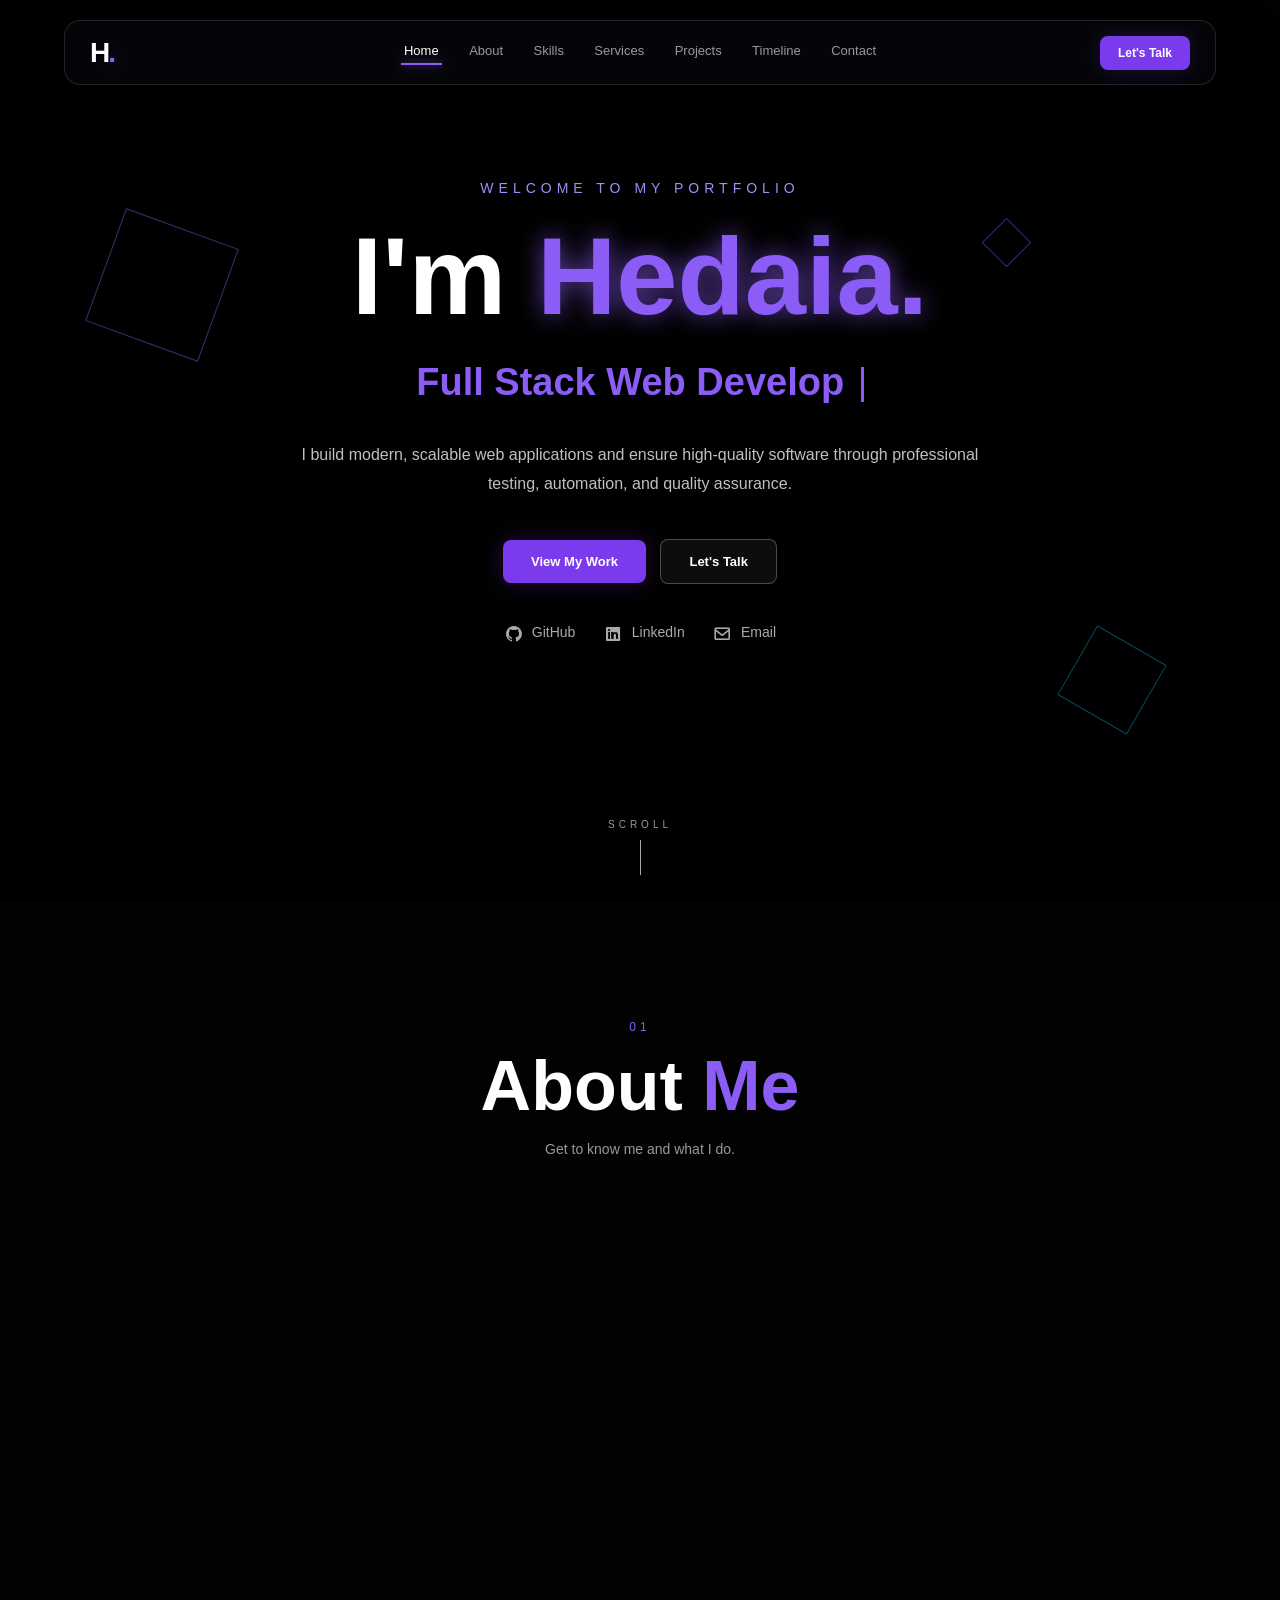
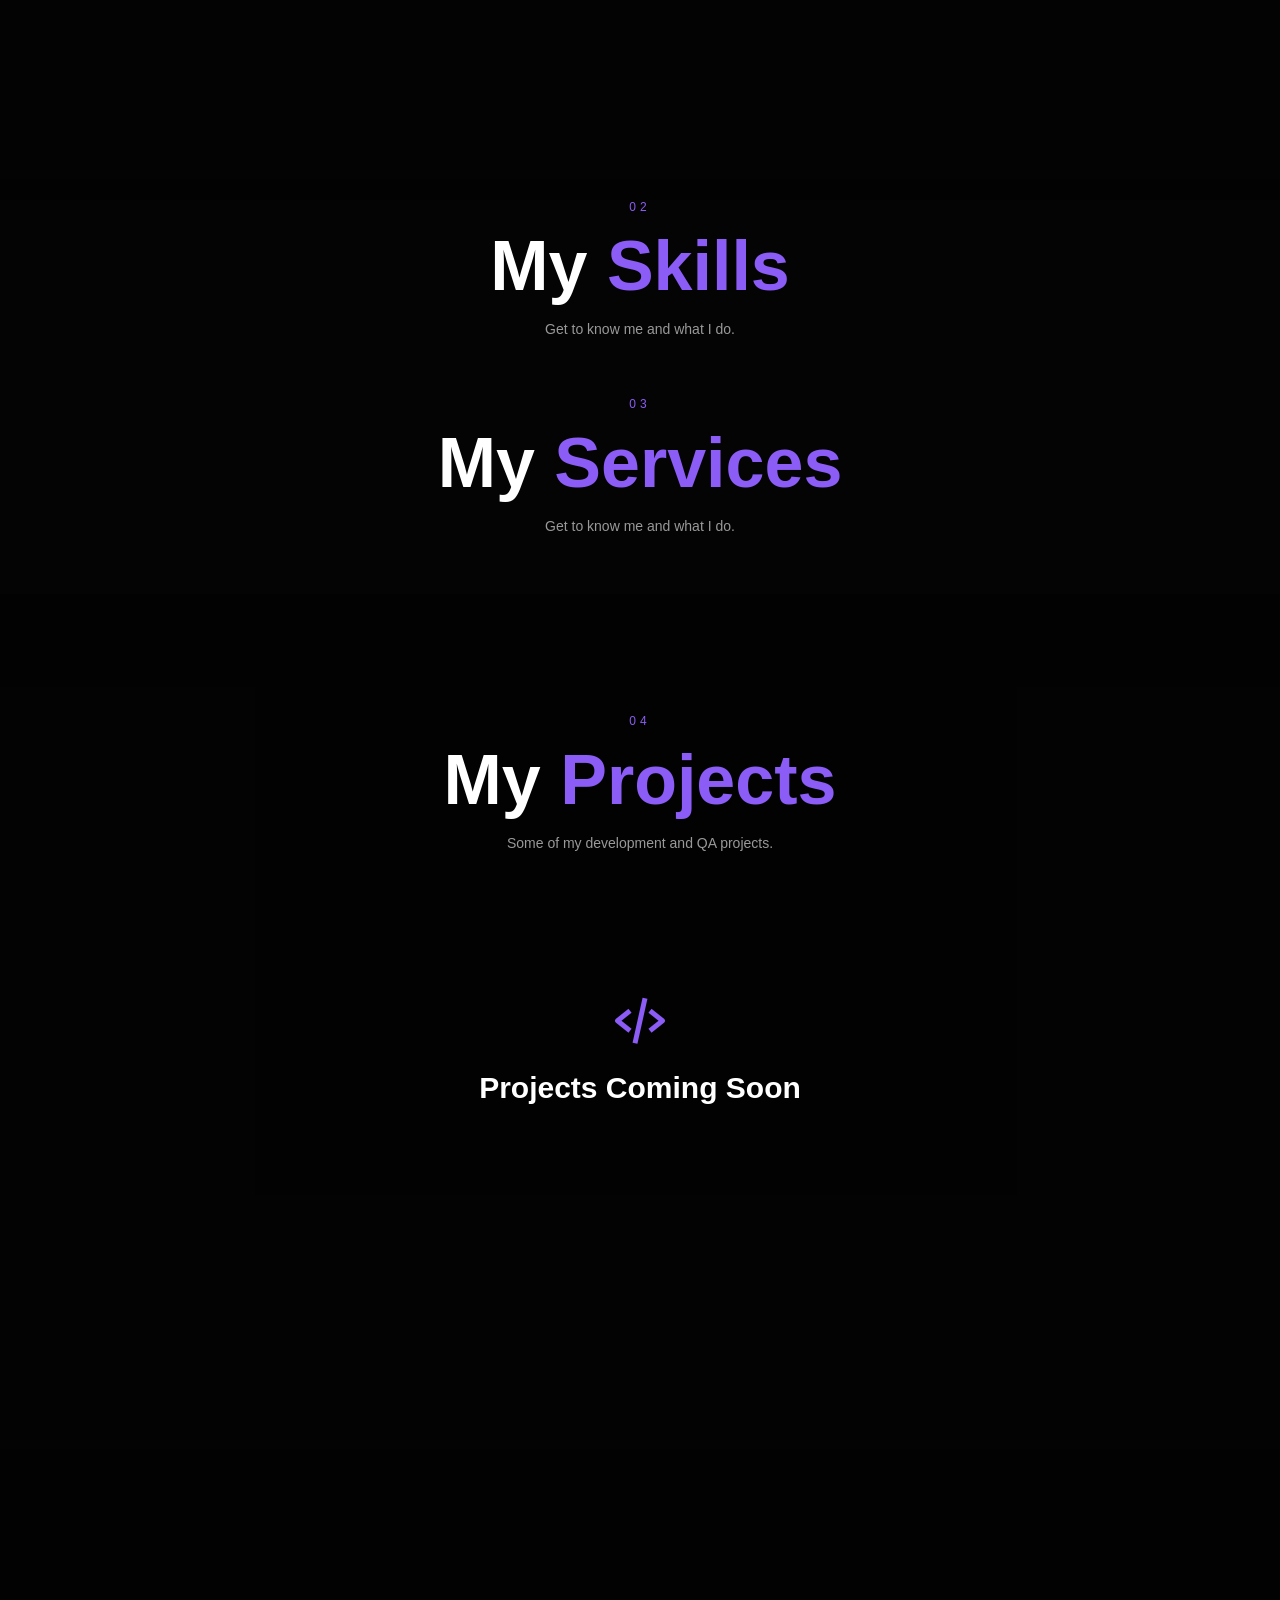
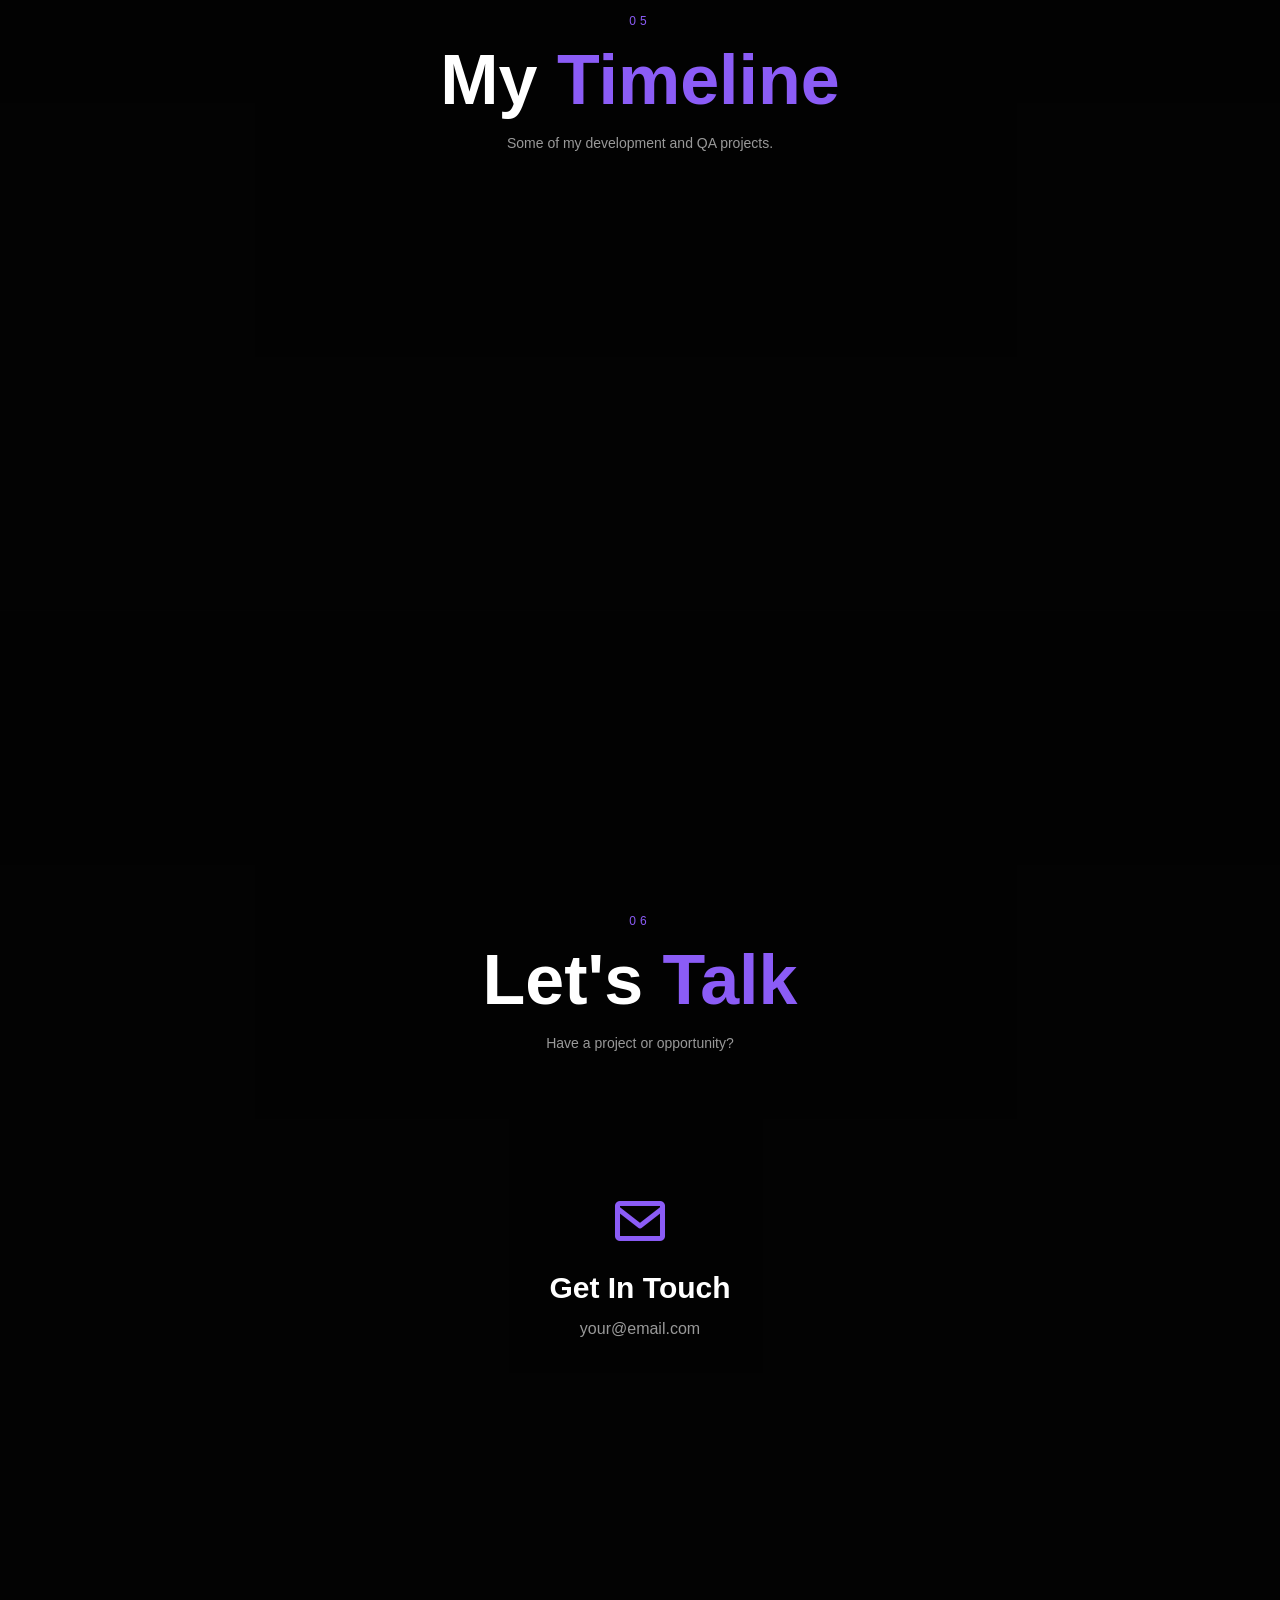
==== commit 5ae84da8: "add sections" ====
--- a/index.html
+++ b/index.html
@@ -62,6 +62,10 @@
 
         <li>
             <a href="#timeline">Timeline</a>
+        </li>
+
+        <li>
+            <a href="#contact">Contact</a>
         </li>
 
     </ul>
@@ -235,137 +239,74 @@
 
             <div class="about-container">
 
-
-                <!-- About Card -->
-                <div class="about-card">
-
-                    <div class="about-icon">
-
-                        <i class="bx bx-user"></i>
-
-                    </div>
-
-                    <h3>
-                        Who I Am
-                    </h3>
-
-                    <p>
-
-                        I'm Hedaia Jadaan, a Computer Engineering
-                        graduate passionate about software development,
-                        quality assurance, and technology.
-
-                        <br><br>
-
-                        I enjoy creating digital solutions that combine
-                        clean development with reliable and well-tested
-                        software.
-
-                    </p>
-
-                </div>
-
-
-                <!-- What I Do -->
-                <div class="about-card">
-
-                    <div class="about-icon">
-
-                        <i class="bx bx-code-alt"></i>
-
-                    </div>
-
-                    <h3>
-                        What I Do
-                    </h3>
-
-                    <p>
-
-                        My work combines Full Stack Web Development
-                        with Software Quality Assurance.
-
-                        <br><br>
-
-                        I build responsive web applications, develop APIs,
-                        work with databases, write test cases, perform
-                        software testing, report bugs, and explore
-                        test automation.
-
-                    </p>
-
-                </div>
-
-            </div>
-
-
-            <!-- Information Boxes -->
-            <div class="about-info">
-
-                <div class="info-box">
-
-                    <i class="bx bx-graduation"></i>
-
-                    <span>
-                        Education
-                    </span>
-
-                    <strong>
-                        Computer Engineering
-                    </strong>
-
-                </div>
-
-
-                <div class="info-box">
-
-                    <i class="bx bx-code-curly"></i>
-
-                    <span>
-                        Role
-                    </span>
-
-                    <strong>
-                        Full Stack Developer
-                    </strong>
-
-                </div>
-
-
-                <div class="info-box">
-
-                    <i class="bx bx-check-shield"></i>
-
-                    <span>
-                        Specialization
-                    </span>
-
-                    <strong>
-                        QA & Software Testing
-                    </strong>
-
-                </div>
-
-
-                <div class="info-box">
-
-                    <i class="bx bx-map"></i>
-
-                    <span>
-                        Location
-                    </span>
-
-                    <strong>
-                        Jordan
-                    </strong>
-
-                </div>
-
             </div>
 
         </section>
 
 
-
+<!-- ====================================================
+        SKILLS 
+    ====================================================== -->
+   
+
+        <section class="skills" id="skills">
+
+            <div class="section-title">
+
+                <span class="section-number">
+                    02
+                </span>
+
+                <h2>
+                    My <span>Skills</span>
+                </h2>
+
+                <p>
+                    Get to know me and what I do.
+                </p>
+
+            </div>
+
+
+            <div class="about-container">
+
+            </div>
+
+        </section>
+
+
+
+
+        
+<!-- ====================================================
+        Services 
+    ====================================================== -->
+   
+
+        <section class="services" id="services">
+
+            <div class="section-title">
+
+                <span class="section-number">
+                    03
+                </span>
+
+                <h2>
+                    My <span>Services</span>
+                </h2>
+
+                <p>
+                    Get to know me and what I do.
+                </p>
+
+            </div>
+
+
+            <div class="about-container">
+
+            </div>
+
+        </section>
         <!-- =====================================================
              PROJECTS SECTION
         ====================================================== -->
@@ -375,7 +316,7 @@
             <div class="section-title">
 
                 <span class="section-number">
-                    02
+                    04
                 </span>
 
                 <h2>
@@ -401,6 +342,31 @@
 
         </section>
 
+   <!-- =====================================================
+             Timeline SECTION
+        ====================================================== -->
+
+        <section class="section" id="timeline">
+
+            <div class="section-title">
+
+                <span class="section-number">
+                    05
+                </span>
+
+                <h2>
+                    My <span>Timeline</span>
+                </h2>
+
+                <p>
+                    Some of my development and QA projects.
+                </p>
+
+            </div>
+
+
+
+        </section>
 
 
         <!-- =====================================================
@@ -412,7 +378,7 @@
             <div class="section-title">
 
                 <span class="section-number">
-                    03
+                    06
                 </span>
 
                 <h2>
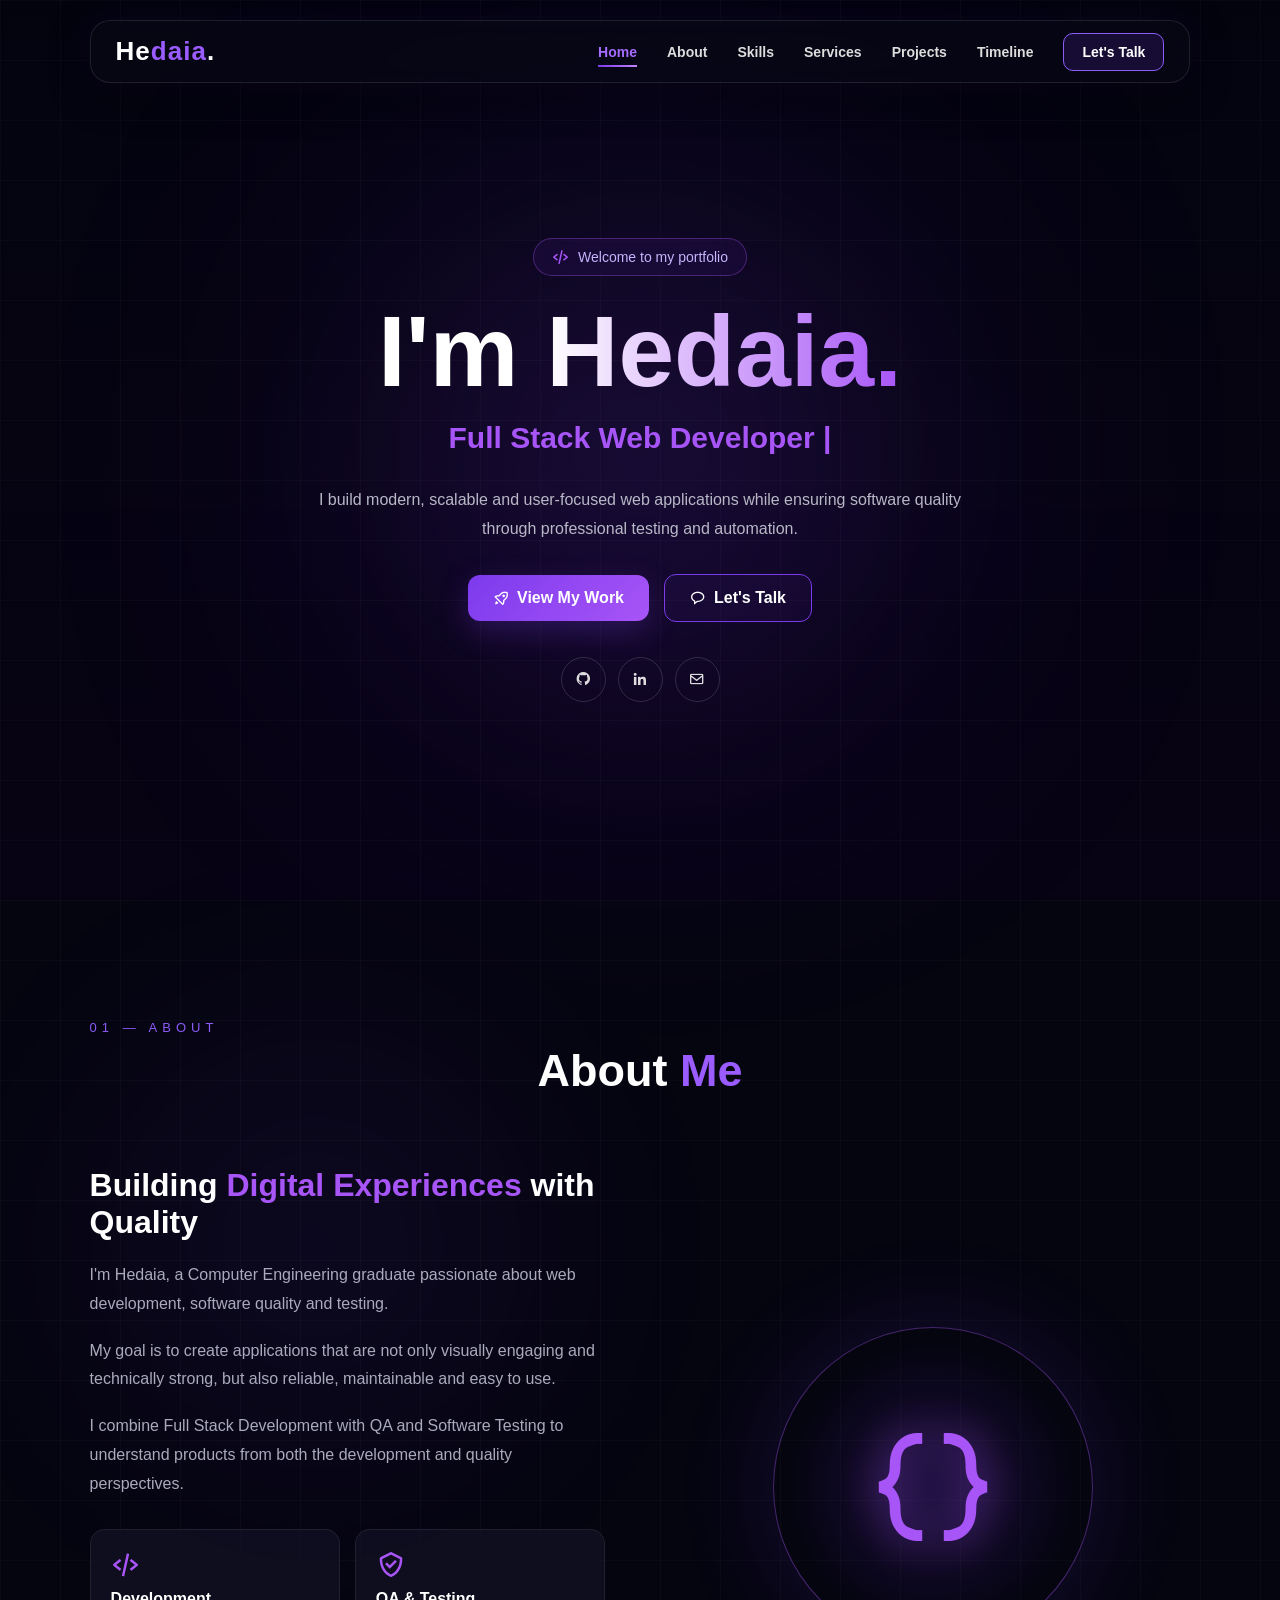
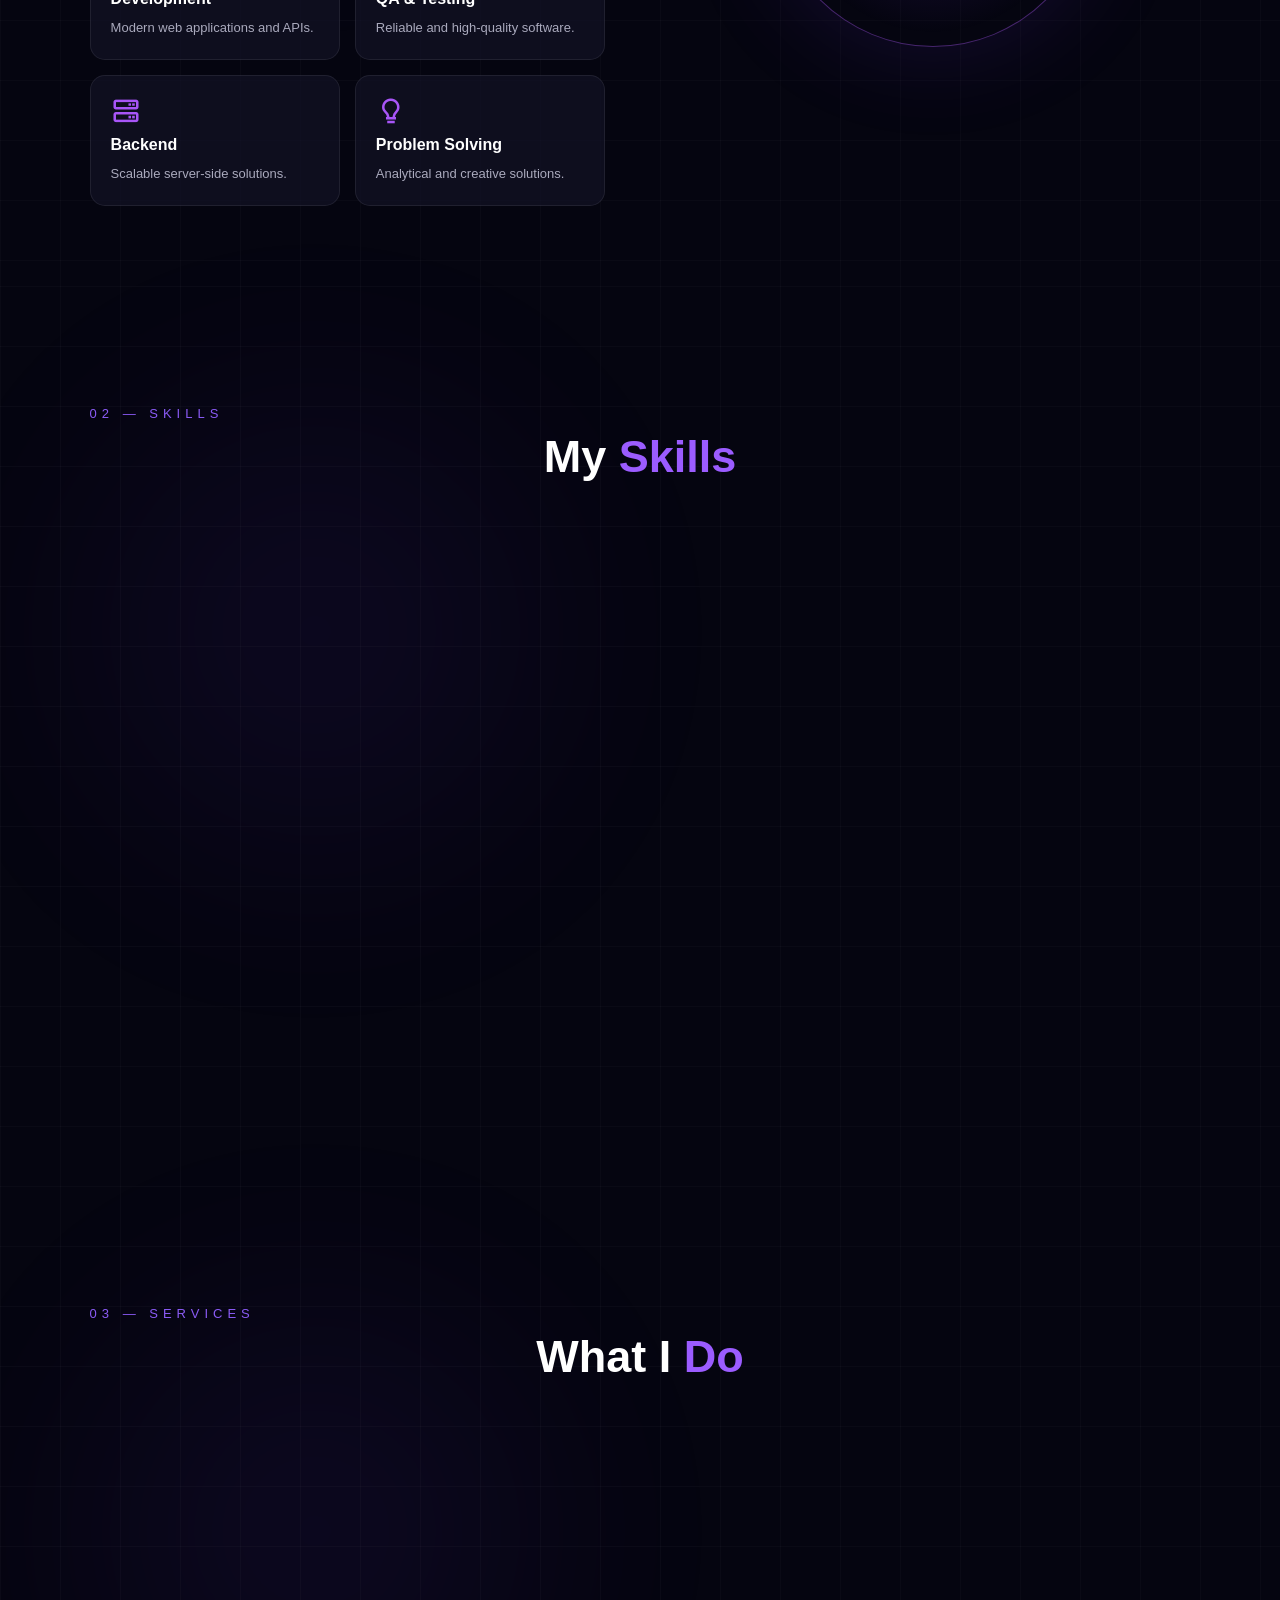
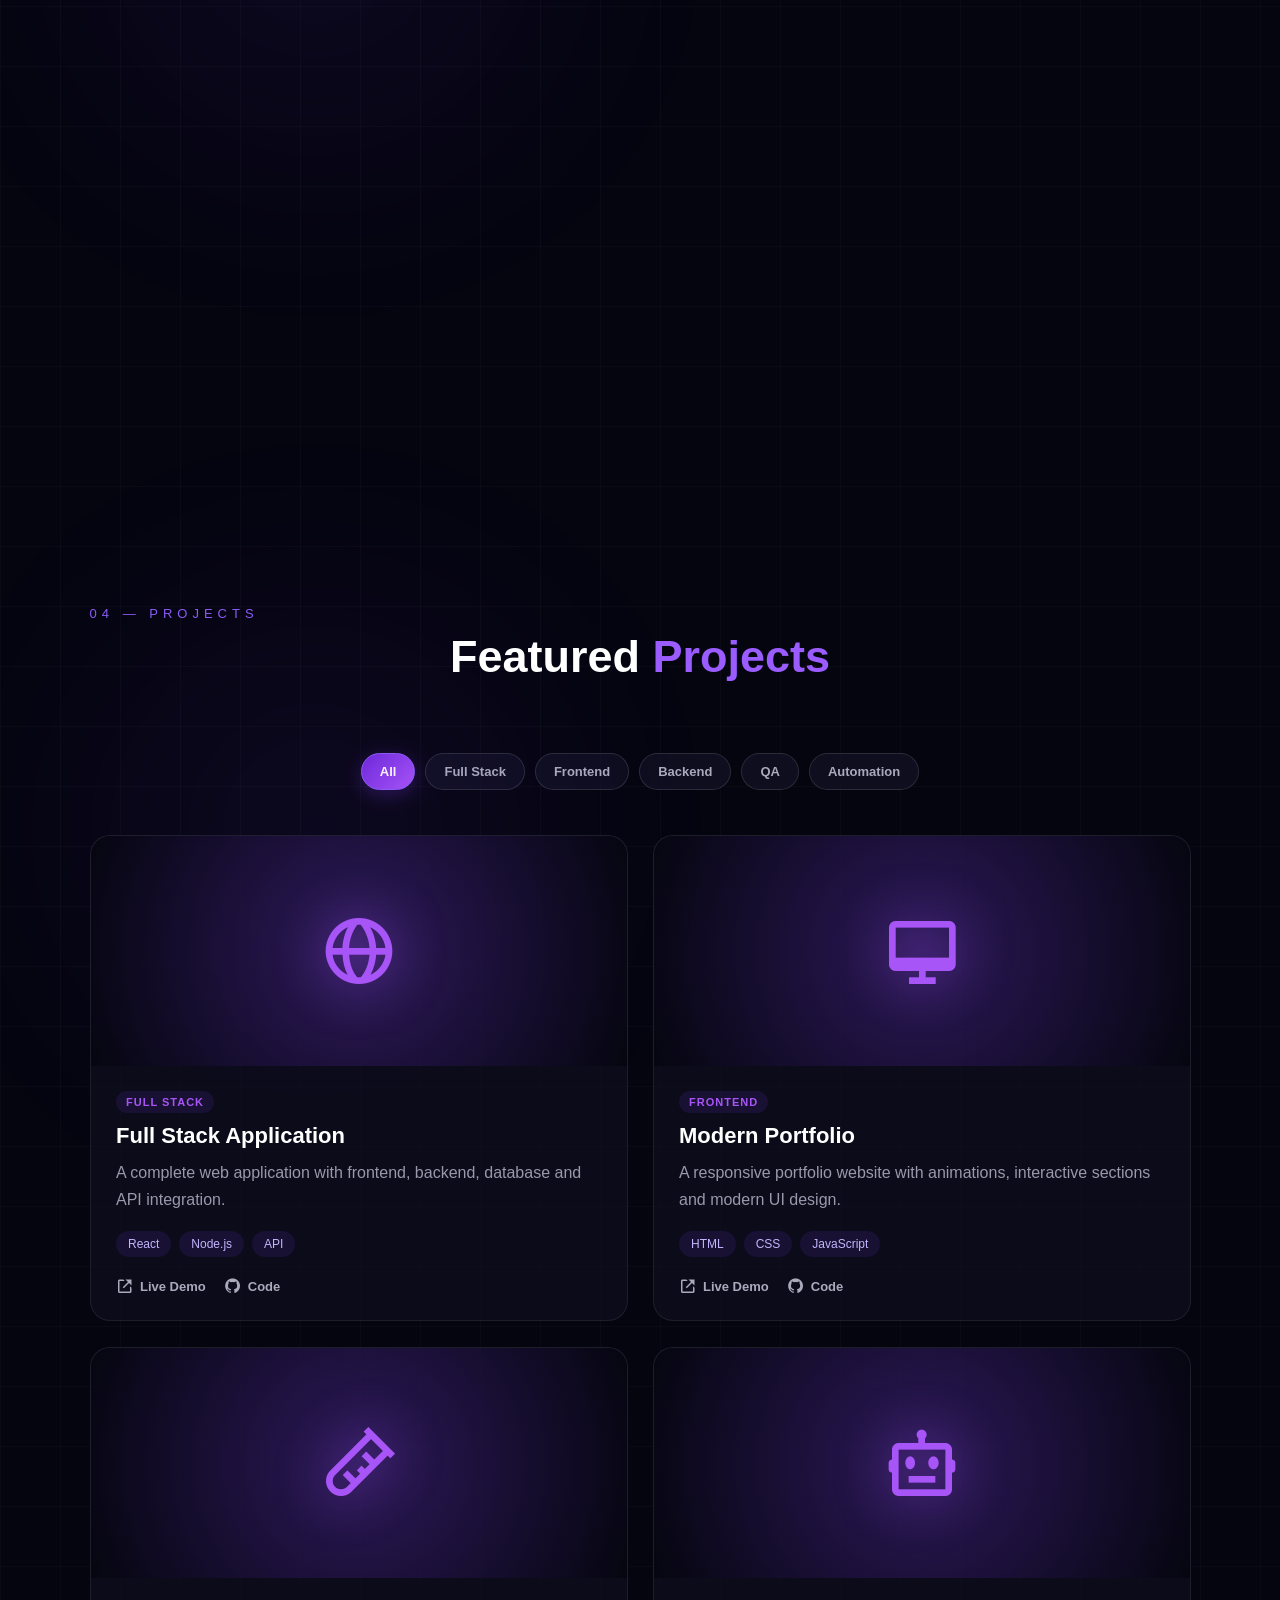
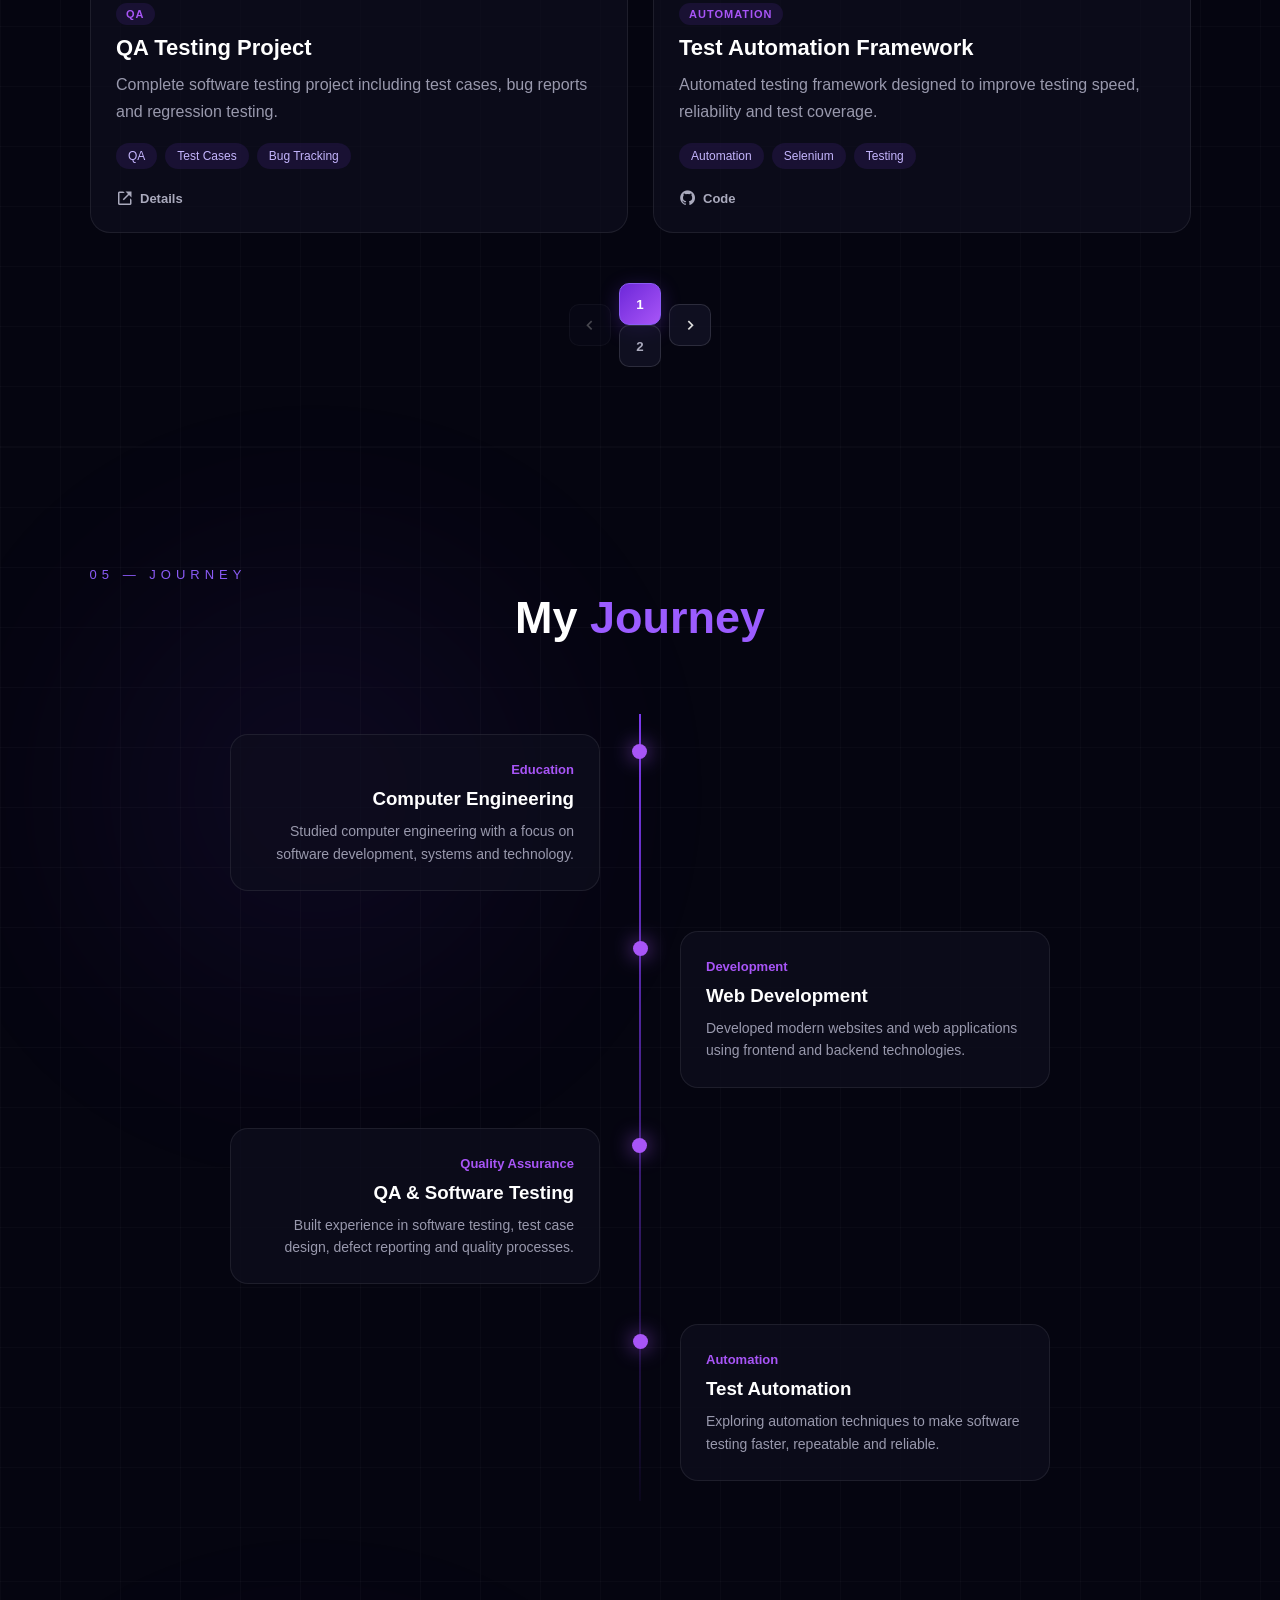
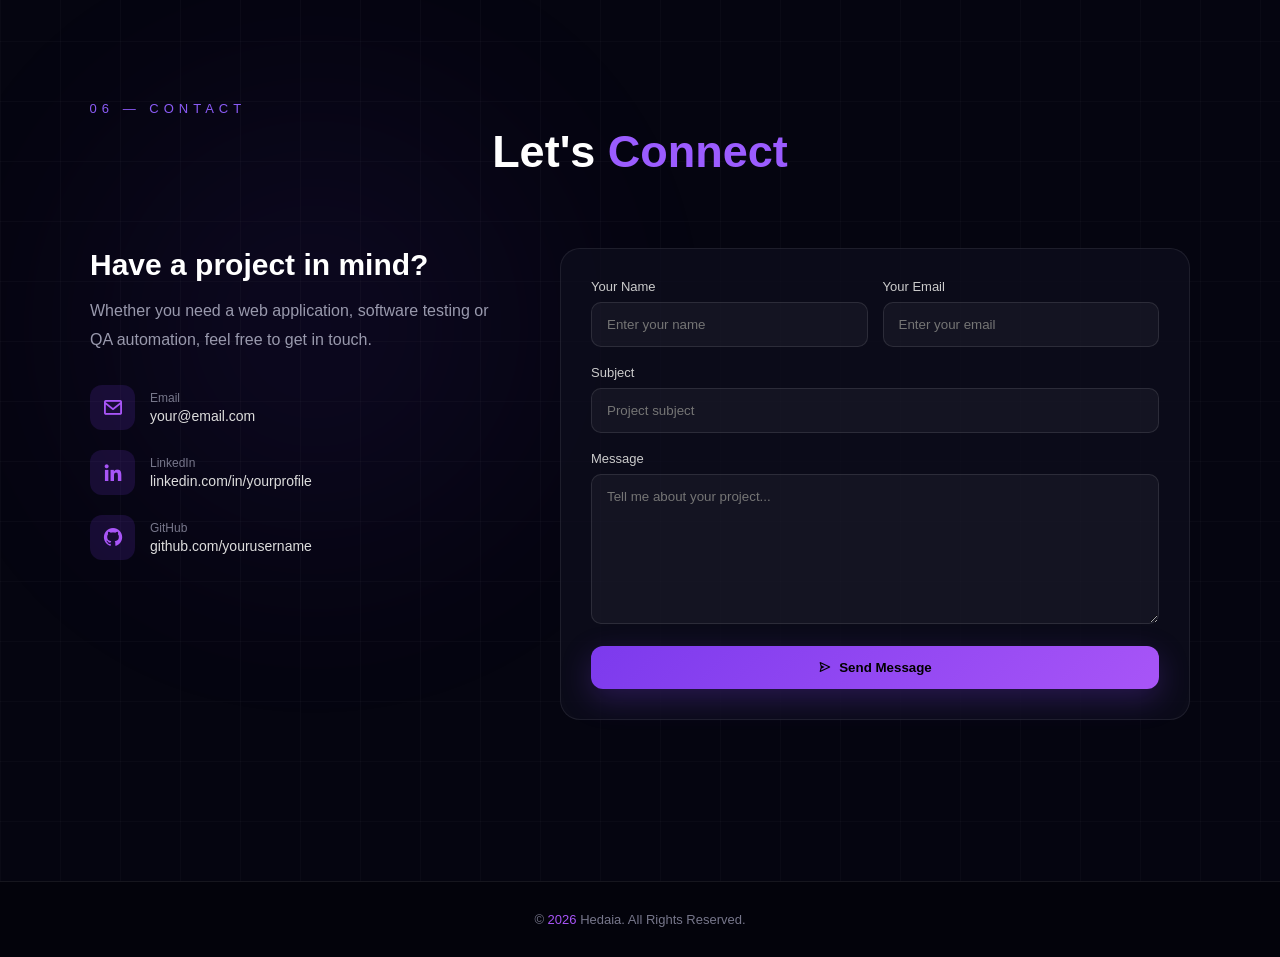
==== commit 6e94976c: "All Done" ====
--- a/index.html
+++ b/index.html
@@ -5,195 +5,1863 @@
     <meta charset="UTF-8">
     <meta name="viewport" content="width=device-width, initial-scale=1.0">
 
-    <title>Hedaia's Portfolio</title>
-
-    <!-- CSS -->
-    <link rel="stylesheet" href="style.css">
+    <title>Hedaia | Full Stack Developer & QA Engineer</title>
 
     <!-- Boxicons -->
-    <link
-        href="https://unpkg.com/boxicons@2.1.4/css/boxicons.min.css"
-        rel="stylesheet"
-    >
-
-    <!-- AOS Animation -->
-    <link
-        rel="stylesheet"
-        href="https://unpkg.com/aos@next/dist/aos.css"
-    >
+    <link href="https://unpkg.com/boxicons@2.1.4/css/boxicons.min.css" rel="stylesheet">
+
+    <style>
+
+        /* =========================
+           RESET
+        ========================= */
+
+        * {
+            margin: 0;
+            padding: 0;
+            box-sizing: border-box;
+            scroll-behavior: smooth;
+        }
+
+        html {
+            scroll-behavior: smooth;
+        }
+
+        body {
+            font-family: Arial, Helvetica, sans-serif;
+            background: #050510;
+            color: #ffffff;
+            overflow-x: hidden;
+        }
+
+        a {
+            text-decoration: none;
+            color: inherit;
+        }
+
+        ul {
+            list-style: none;
+        }
+
+
+        /* =========================
+           GALAXY VIDEO
+        ========================= */
+
+        .back-vid {
+            position: fixed;
+            top: 0;
+            left: 0;
+            width: 100%;
+            height: 100%;
+            object-fit: cover;
+            z-index: -10;
+        }
+
+        .video-overlay {
+            position: fixed;
+            inset: 0;
+            background:
+                linear-gradient(
+                    rgba(3, 3, 15, 0.70),
+                    rgba(8, 3, 20, 0.88)
+                );
+            z-index: -9;
+            pointer-events: none;
+        }
+
+
+        /* =========================
+           NAVBAR
+        ========================= */
+
+        header {
+            position: fixed;
+            top: 0;
+            left: 0;
+            width: 100%;
+            padding: 20px 7%;
+            z-index: 1000;
+        }
+
+        .navbar {
+            max-width: 1300px;
+            margin: auto;
+
+            display: flex;
+            align-items: center;
+            justify-content: space-between;
+
+            padding: 15px 25px;
+
+            background: rgba(10, 10, 25, 0.55);
+            border: 1px solid rgba(255, 255, 255, 0.10);
+            border-radius: 20px;
+
+            backdrop-filter: blur(15px);
+            -webkit-backdrop-filter: blur(15px);
+
+            box-shadow:
+                0 10px 40px rgba(0, 0, 0, 0.35),
+                0 0 30px rgba(124, 58, 237, 0.08);
+        }
+
+        .logo {
+            font-size: 26px;
+            font-weight: 800;
+            letter-spacing: 1px;
+        }
+
+        .logo span {
+            color: #9b5cff;
+        }
+
+        .nav-links {
+            display: flex;
+            align-items: center;
+            gap: 30px;
+        }
+
+        .nav-links a {
+            position: relative;
+
+            color: #ddd;
+            font-size: 14px;
+            font-weight: 600;
+
+            transition: 0.3s ease;
+        }
+
+        .nav-links a:hover,
+        .nav-links a.active {
+            color: #a66cff;
+        }
+
+        .nav-links a::after {
+            content: "";
+
+            position: absolute;
+            left: 0;
+            bottom: -7px;
+
+            width: 0;
+            height: 2px;
+
+            background: linear-gradient(
+                90deg,
+                #7c3aed,
+                #c084fc
+            );
+
+            transition: 0.3s ease;
+        }
+
+        .nav-links a:hover::after,
+        .nav-links a.active::after {
+            width: 100%;
+        }
+
+        .nav-btn {
+            padding: 10px 18px;
+
+            border: 1px solid #8b5cf6;
+            border-radius: 10px;
+
+            color: white !important;
+
+            background: rgba(124, 58, 237, 0.15);
+
+            transition: 0.3s ease;
+        }
+
+        .nav-btn:hover {
+            background: #7c3aed;
+            box-shadow: 0 0 20px rgba(124, 58, 237, 0.5);
+        }
+
+        .nav-btn::after {
+            display: none;
+        }
+
+        .menu-btn {
+            display: none;
+            font-size: 30px;
+            cursor: pointer;
+            color: white;
+        }
+
+
+        /* =========================
+           COMMON SECTION
+        ========================= */
+
+        section {
+            position: relative;
+            min-height: 100vh;
+            padding: 120px 7% 80px;
+
+            background-image:
+                linear-gradient(
+                    rgba(255,255,255,0.025) 1px,
+                    transparent 1px
+                ),
+                linear-gradient(
+                    90deg,
+                    rgba(255,255,255,0.025) 1px,
+                    transparent 1px
+                );
+
+            background-size: 60px 60px;
+        }
+
+        section::before {
+            content: "";
+
+            position: absolute;
+            width: 450px;
+            height: 450px;
+
+            background: #7c3aed;
+            opacity: 0.07;
+
+            filter: blur(120px);
+            border-radius: 50%;
+
+            pointer-events: none;
+        }
+
+        .section-title {
+            position: relative;
+
+            text-align: center;
+
+            font-size: 45px;
+            margin-bottom: 70px;
+
+            font-weight: 800;
+        }
+
+        .section-title span {
+            color: #9b5cff;
+        }
+
+        .section-number {
+            display: block;
+
+            font-size: 13px;
+            letter-spacing: 5px;
+
+            color: #8b5cf6;
+
+            margin-bottom: 10px;
+        }
+
+
+     /* =========================
+   HERO
+========================= */
+
+.hero {
+    min-height: 100vh;
+
+    display: flex;
+    align-items: center;
+    justify-content: center;
+
+    padding: 120px 7% 80px;
+
+    position: relative;
+}
+
+/* Purple glow */
+.hero::after {
+    content: "";
+
+    position: absolute;
+
+    width: 600px;
+    height: 600px;
+
+    left: 50%;
+    top: 50%;
+
+    transform: translate(-50%, -50%);
+
+    background: #7c3aed;
+
+    opacity: 0.12;
+
+    filter: blur(150px);
+
+    border-radius: 50%;
+
+    pointer-events: none;
+}
+
+/* Hero container */
+.hero-container {
+    width: 100%;
+    max-width: 1100px;
+
+    margin: auto;
+
+    display: flex;
+
+    justify-content: center;
+    align-items: center;
+
+    text-align: center;
+
+    position: relative;
+    z-index: 2;
+}
+
+/* Hero content */
+.hero-content {
+    width: 100%;
+    max-width: 850px;
+
+    display: flex;
+    flex-direction: column;
+    align-items: center;
+
+    position: relative;
+    z-index: 3;
+}
+
+/* Welcome badge */
+.welcome {
+    display: inline-flex;
+
+    align-items: center;
+    gap: 8px;
+
+    padding: 9px 18px;
+
+    margin-bottom: 25px;
+
+    border: 1px solid rgba(168, 85, 247, 0.35);
+
+    border-radius: 30px;
+
+    color: #c4b5fd;
+
+    background: rgba(124, 58, 237, 0.08);
+
+    font-size: 14px;
+
+    backdrop-filter: blur(10px);
+}
+
+.welcome i {
+    color: #a855f7;
+    font-size: 18px;
+}
+
+
+/* Main title */
+.hero h1 {
+    font-size: clamp(55px, 9vw, 100px);
+
+    line-height: 1;
+
+    margin-bottom: 20px;
+
+    font-weight: 800;
+}
+
+.hero h1 span {
+    background: linear-gradient(
+        90deg,
+        #ffffff,
+        #a855f7,
+        #60a5fa,
+        #ffffff
+    );
+
+    background-size: 300%;
+
+    -webkit-background-clip: text;
+    -webkit-text-fill-color: transparent;
+
+    animation: gradientText 6s infinite linear;
+}
+
+@keyframes gradientText {
+
+    0% {
+        background-position: 0%;
+    }
+
+    100% {
+        background-position: 300%;
+    }
+
+}
+
+
+/* Typing text */
+.typing-wrapper {
+    min-height: 45px;
+
+    margin-bottom: 20px;
+
+    font-size: clamp(22px, 3vw, 30px);
+
+    font-weight: 700;
+
+    color: #a855f7;
+}
+
+.cursor {
+    animation: blink 0.7s infinite;
+}
+
+@keyframes blink {
+
+    50% {
+        opacity: 0;
+    }
+
+}
+
+
+/* Description */
+.hero-description {
+    max-width: 700px;
+
+    margin: 0 auto 30px;
+
+    color: #b8b8c7;
+
+    line-height: 1.8;
+
+    font-size: 16px;
+}
+
+
+/* Buttons */
+.hero-buttons {
+    display: flex;
+
+    justify-content: center;
+    align-items: center;
+
+    gap: 15px;
+
+    flex-wrap: wrap;
+
+    margin-bottom: 5px;
+}
+
+.btn {
+    display: inline-flex;
+
+    align-items: center;
+    justify-content: center;
+
+    gap: 8px;
+
+    padding: 14px 25px;
+
+    border-radius: 12px;
+
+    font-weight: 700;
+
+    transition: 0.3s ease;
+}
+
+.btn-primary {
+    background: linear-gradient(
+        135deg,
+        #7c3aed,
+        #a855f7
+    );
+
+    box-shadow:
+        0 10px 30px rgba(124, 58, 237, 0.25);
+}
+
+.btn-primary:hover {
+    transform: translateY(-4px);
+
+    box-shadow:
+        0 15px 40px rgba(124, 58, 237, 0.5);
+}
+
+.btn-outline {
+    border: 1px solid #7c3aed;
+
+    background: rgba(124, 58, 237, 0.06);
+}
+
+.btn-outline:hover {
+    background: #7c3aed;
+
+    transform: translateY(-4px);
+}
+
+
+/* Social icons */
+.social-links {
+    display: flex;
+
+    justify-content: center;
+    align-items: center;
+
+    gap: 12px;
+
+    margin-top: 30px;
+}
+
+.social-links a {
+    width: 45px;
+    height: 45px;
+
+    display: flex;
+
+    align-items: center;
+    justify-content: center;
+
+    border-radius: 50%;
+
+    border: 1px solid rgba(255,255,255,0.15);
+
+    color: #ddd;
+
+    transition: 0.3s ease;
+}
+
+.social-links a:hover {
+    color: white;
+
+    background: #7c3aed;
+
+    transform: translateY(-5px);
+
+    box-shadow:
+        0 0 20px rgba(124, 58, 237, 0.5);
+}
+
+
+/* =========================
+   MOBILE
+========================= */
+
+@media (max-width: 600px) {
+
+    .hero {
+        padding-left: 5%;
+        padding-right: 5%;
+    }
+
+    .hero h1 {
+        font-size: 55px;
+    }
+
+    .typing-wrapper {
+        font-size: 21px;
+    }
+
+    .hero-description {
+        font-size: 14px;
+    }
+
+    .hero-buttons {
+        flex-direction: column;
+
+        width: 100%;
+    }
+
+    .hero-buttons .btn {
+        width: 100%;
+        max-width: 260px;
+    }
+
+}
+        /* =========================
+           ABOUT
+        ========================= */
+
+        .about-container {
+            max-width: 1200px;
+            margin: auto;
+
+            display: grid;
+            grid-template-columns: 1fr 1fr;
+
+            gap: 70px;
+
+            align-items: center;
+        }
+
+        .about-text h3 {
+            font-size: 32px;
+            margin-bottom: 20px;
+        }
+
+        .about-text h3 span {
+            color: #a855f7;
+        }
+
+        .about-text p {
+            color: #aaaabd;
+            line-height: 1.8;
+            margin-bottom: 18px;
+        }
+
+        .about-info {
+            display: grid;
+            grid-template-columns: 1fr 1fr;
+            gap: 15px;
+
+            margin-top: 30px;
+        }
+
+        .info-card {
+            padding: 20px;
+
+            border-radius: 15px;
+
+            background: rgba(20,20,40,0.6);
+
+            border: 1px solid rgba(255,255,255,0.08);
+
+            transition: 0.3s ease;
+        }
+
+        .info-card:hover {
+            transform: translateY(-5px);
+
+            border-color: rgba(168,85,247,0.5);
+
+            box-shadow:
+                0 10px 30px rgba(124,58,237,0.15);
+        }
+
+        .info-card i {
+            font-size: 30px;
+            color: #a855f7;
+            margin-bottom: 10px;
+        }
+
+        .info-card h4 {
+            margin-bottom: 8px;
+        }
+
+        .info-card p {
+            font-size: 13px;
+            margin: 0;
+        }
+
+        .about-visual {
+            display: flex;
+            justify-content: center;
+            align-items: center;
+        }
+
+        .about-circle {
+            width: 320px;
+            height: 320px;
+
+            display: flex;
+            align-items: center;
+            justify-content: center;
+
+            border-radius: 50%;
+
+            border: 1px solid rgba(168,85,247,0.4);
+
+            background:
+                radial-gradient(
+                    circle,
+                    rgba(124,58,237,0.2),
+                    transparent 65%
+                );
+
+            box-shadow:
+                0 0 100px rgba(124,58,237,0.15);
+
+            animation: float 5s ease-in-out infinite;
+        }
+
+        .about-circle i {
+            font-size: 130px;
+            color: #a855f7;
+            text-shadow: 0 0 40px rgba(168,85,247,0.7);
+        }
+
+
+        /* =========================
+           SKILLS
+        ========================= */
+
+        .skills-container {
+            max-width: 1100px;
+            margin: auto;
+
+            display: grid;
+            grid-template-columns: 1fr 1fr;
+
+            gap: 20px;
+        }
+
+        .skill-card {
+            padding: 25px;
+
+            border-radius: 18px;
+
+            background: rgba(15,15,30,0.65);
+
+            border: 1px solid rgba(255,255,255,0.08);
+
+            transition: 0.3s ease;
+        }
+
+        .skill-card:hover {
+            transform: translateY(-5px);
+            border-color: rgba(168,85,247,0.4);
+        }
+
+        .skill-header {
+            display: flex;
+            justify-content: space-between;
+
+            margin-bottom: 15px;
+        }
+
+        .skill-name {
+            display: flex;
+            align-items: center;
+            gap: 10px;
+
+            font-weight: 700;
+        }
+
+        .skill-name i {
+            font-size: 24px;
+            color: #a855f7;
+        }
+
+        .skill-percent {
+            color: #a855f7;
+            font-weight: 700;
+        }
+
+        .skill-bar {
+            width: 100%;
+            height: 8px;
+
+            background: #191525;
+
+            border-radius: 20px;
+
+            overflow: hidden;
+        }
+
+        .skill-progress {
+            height: 100%;
+
+            width: 0;
+
+            border-radius: 20px;
+
+            background: linear-gradient(
+                90deg,
+                #6d28d9,
+                #a855f7,
+                #60a5fa
+            );
+
+            transition: width 1.5s ease;
+        }
+
+
+        /* =========================
+           SERVICES
+        ========================= */
+
+        .services-container {
+            max-width: 1200px;
+            margin: auto;
+
+            display: grid;
+            grid-template-columns: repeat(3, 1fr);
+
+            gap: 20px;
+        }
+
+        .service-card {
+            padding: 35px 25px;
+
+            border-radius: 20px;
+
+            background: rgba(15,15,30,0.65);
+
+            border: 1px solid rgba(255,255,255,0.08);
+
+            transition: 0.4s ease;
+
+            position: relative;
+            overflow: hidden;
+        }
+
+        .service-card::before {
+            content: "";
+
+            position: absolute;
+
+            width: 100px;
+            height: 100px;
+
+            background: #7c3aed;
+
+            filter: blur(70px);
+
+            opacity: 0;
+
+            transition: 0.4s ease;
+        }
+
+        .service-card:hover::before {
+            opacity: 0.4;
+        }
+
+        .service-card:hover {
+            transform: translateY(-10px);
+
+            border-color: rgba(168,85,247,0.5);
+
+            box-shadow:
+                0 20px 50px rgba(0,0,0,0.25);
+        }
+
+        .service-icon {
+            position: relative;
+            z-index: 1;
+
+            width: 65px;
+            height: 65px;
+
+            display: flex;
+            align-items: center;
+            justify-content: center;
+
+            border-radius: 15px;
+
+            background: rgba(124,58,237,0.15);
+
+            color: #a855f7;
+
+            font-size: 32px;
+
+            margin-bottom: 20px;
+        }
+
+        .service-card h3 {
+            margin-bottom: 12px;
+        }
+
+        .service-card p {
+            color: #9999ad;
+            line-height: 1.7;
+            font-size: 14px;
+        }
+
+
+        /* =========================
+           PROJECTS
+        ========================= */
+
+        .projects-container {
+            max-width: 1200px;
+            margin: auto;
+
+            display: grid;
+            grid-template-columns: 1fr 1fr;
+
+            gap: 25px;
+        }
+
+        .project-card {
+            overflow: hidden;
+
+            border-radius: 20px;
+
+            background: rgba(15,15,30,0.7);
+
+            border: 1px solid rgba(255,255,255,0.08);
+
+            transition: 0.4s ease;
+        }
+
+        .project-card:hover {
+            transform: translateY(-8px);
+
+            border-color: rgba(168,85,247,0.5);
+
+            box-shadow:
+                0 20px 50px rgba(124,58,237,0.12);
+        }
+
+        .project-image {
+            height: 230px;
+
+            display: flex;
+            align-items: center;
+            justify-content: center;
+
+            background:
+                radial-gradient(
+                    circle at center,
+                    rgba(124,58,237,0.3),
+                    rgba(5,5,15,0.9)
+                );
+
+            position: relative;
+        }
+
+        .project-image i {
+            font-size: 80px;
+            color: #a855f7;
+
+            filter:
+                drop-shadow(0 0 25px rgba(168,85,247,0.5));
+        }
+
+        .project-content {
+            padding: 25px;
+        }
+
+        .project-content h3 {
+            font-size: 22px;
+            margin-bottom: 10px;
+        }
+
+        .project-content p {
+            color: #9999ad;
+            line-height: 1.7;
+            margin-bottom: 18px;
+        }
+
+        .project-tags {
+            display: flex;
+            flex-wrap: wrap;
+            gap: 8px;
+        }
+
+        .project-tags span {
+            padding: 6px 12px;
+
+            border-radius: 20px;
+
+            background: rgba(124,58,237,0.12);
+
+            color: #c4b5fd;
+
+            font-size: 12px;
+        }
+/* =========================
+   PROJECT FILTERS
+========================= */
+
+.project-filters {
+    max-width: 1000px;
+
+    margin: 0 auto 45px;
+
+    display: flex;
+
+    justify-content: center;
+
+    align-items: center;
+
+    flex-wrap: wrap;
+
+    gap: 10px;
+}
+
+.filter-btn {
+    padding: 10px 18px;
+
+    border-radius: 30px;
+
+    border: 1px solid rgba(255,255,255,0.12);
+
+    background: rgba(20,20,40,0.6);
+
+    color: #aaaabd;
+
+    cursor: pointer;
+
+    font-size: 13px;
+
+    font-weight: 600;
+
+    transition: all 0.3s ease;
+}
+
+.filter-btn:hover {
+    color: white;
+
+    border-color: #8b5cf6;
+
+    background: rgba(124,58,237,0.15);
+
+    transform: translateY(-2px);
+}
+
+.filter-btn.active {
+    color: white;
+
+    border-color: #8b5cf6;
+
+    background:
+        linear-gradient(
+            135deg,
+            #6d28d9,
+            #a855f7
+        );
+
+    box-shadow:
+        0 5px 20px rgba(124,58,237,0.3);
+}
+
+
+/* =========================
+   PROJECT CARD
+========================= */
+
+.project-card {
+    display: none;
+
+    animation: projectAppear 0.5s ease forwards;
+}
+
+.project-card.visible {
+    display: block;
+}
+
+@keyframes projectAppear {
+
+    from {
+        opacity: 0;
+        transform: translateY(20px) scale(0.98);
+    }
+
+    to {
+        opacity: 1;
+        transform: translateY(0) scale(1);
+    }
+
+}
+
+
+/* =========================
+   PROJECT CATEGORY
+========================= */
+
+.project-category {
+    display: inline-block;
+
+    margin-bottom: 10px;
+
+    padding: 5px 10px;
+
+    border-radius: 20px;
+
+    background: rgba(124,58,237,0.12);
+
+    color: #a855f7;
+
+    font-size: 11px;
+
+    font-weight: 700;
+
+    text-transform: uppercase;
+
+    letter-spacing: 1px;
+}
+
+
+/* =========================
+   PROJECT LINKS
+========================= */
+
+.project-links {
+    display: flex;
+
+    align-items: center;
+
+    gap: 18px;
+
+    margin-top: 20px;
+}
+
+.project-links a {
+    display: inline-flex;
+
+    align-items: center;
+
+    gap: 6px;
+
+    color: #aaaabd;
+
+    font-size: 13px;
+
+    font-weight: 600;
+
+    transition: 0.3s ease;
+}
+
+.project-links a:hover {
+    color: #a855f7;
+
+    transform: translateX(3px);
+}
+
+.project-links i {
+    font-size: 18px;
+}
+
+
+/* =========================
+   PAGINATION
+========================= */
+
+.pagination {
+    display: flex;
+
+    justify-content: center;
+
+    align-items: center;
+
+    gap: 8px;
+
+    margin-top: 50px;
+}
+
+.pagination-btn {
+    width: 42px;
+    height: 42px;
+
+    display: flex;
+
+    align-items: center;
+    justify-content: center;
+
+    border-radius: 10px;
+
+    border: 1px solid rgba(255,255,255,0.12);
+
+    background: rgba(20,20,40,0.7);
+
+    color: #ddd;
+
+    cursor: pointer;
+
+    font-size: 20px;
+
+    transition: 0.3s ease;
+}
+
+.pagination-btn:hover:not(:disabled) {
+    background: #7c3aed;
+
+    border-color: #8b5cf6;
+
+    transform: translateY(-2px);
+}
+
+.pagination-btn:disabled {
+    opacity: 0.3;
+
+    cursor: not-allowed;
+}
+
+.page-number {
+    width: 42px;
+    height: 42px;
+
+    display: flex;
+
+    align-items: center;
+    justify-content: center;
+
+    border-radius: 10px;
+
+    border: 1px solid rgba(255,255,255,0.12);
+
+    background: rgba(20,20,40,0.7);
+
+    color: #aaaabd;
+
+    cursor: pointer;
+
+    font-weight: 600;
+
+    transition: 0.3s ease;
+}
+
+.page-number:hover {
+    color: white;
+
+    border-color: #8b5cf6;
+}
+
+.page-number.active {
+    color: white;
+
+    background:
+        linear-gradient(
+            135deg,
+            #6d28d9,
+            #a855f7
+        );
+
+    border-color: #8b5cf6;
+
+    box-shadow:
+        0 5px 20px rgba(124,58,237,0.3);
+}
+
+
+/* =========================
+   MOBILE
+========================= */
+
+@media (max-width: 600px) {
+
+    .project-filters {
+        gap: 7px;
+    }
+
+    .filter-btn {
+        padding: 8px 13px;
+
+        font-size: 11px;
+    }
+
+    .pagination {
+        margin-top: 35px;
+    }
+
+}
+
+        /* =========================
+           TIMELINE
+        ========================= */
+
+        .timeline {
+            position: relative;
+
+            max-width: 900px;
+
+            margin: auto;
+        }
+
+        .timeline::before {
+            content: "";
+
+            position: absolute;
+
+            top: 0;
+            bottom: 0;
+
+            left: 50%;
+
+            width: 2px;
+
+            background:
+                linear-gradient(
+                    #7c3aed,
+                    rgba(124,58,237,0.05)
+                );
+
+            transform: translateX(-50%);
+        }
+
+        .timeline-item {
+            position: relative;
+
+            width: 50%;
+
+            padding: 20px 40px;
+        }
+
+        .timeline-item:nth-child(odd) {
+            left: 0;
+            text-align: right;
+        }
+
+        .timeline-item:nth-child(even) {
+            left: 50%;
+        }
+
+        .timeline-dot {
+            position: absolute;
+
+            top: 30px;
+
+            width: 15px;
+            height: 15px;
+
+            border-radius: 50%;
+
+            background: #a855f7;
+
+            box-shadow:
+                0 0 20px rgba(168,85,247,0.8);
+        }
+
+        .timeline-item:nth-child(odd) .timeline-dot {
+            right: -7px;
+        }
+
+        .timeline-item:nth-child(even) .timeline-dot {
+            left: -7px;
+        }
+
+        .timeline-content {
+            padding: 25px;
+
+            border-radius: 18px;
+
+            background: rgba(15,15,30,0.7);
+
+            border: 1px solid rgba(255,255,255,0.08);
+
+            transition: 0.3s ease;
+        }
+
+        .timeline-content:hover {
+            border-color: rgba(168,85,247,0.5);
+            transform: translateY(-5px);
+        }
+
+        .timeline-content span {
+            color: #a855f7;
+            font-size: 13px;
+            font-weight: 700;
+        }
+
+        .timeline-content h3 {
+            margin: 10px 0;
+        }
+
+        .timeline-content p {
+            color: #9999ad;
+            line-height: 1.6;
+            font-size: 14px;
+        }
+
+
+        /* =========================
+           CONTACT
+        ========================= */
+
+        .contact-container {
+            max-width: 1100px;
+            margin: auto;
+
+            display: grid;
+            grid-template-columns: 0.8fr 1.2fr;
+
+            gap: 50px;
+        }
+
+        .contact-info h3 {
+            font-size: 30px;
+            margin-bottom: 15px;
+        }
+
+        .contact-info > p {
+            color: #9999ad;
+            line-height: 1.8;
+            margin-bottom: 30px;
+        }
+
+        .contact-item {
+            display: flex;
+            align-items: center;
+
+            gap: 15px;
+
+            margin-bottom: 20px;
+        }
+
+        .contact-item i {
+            width: 45px;
+            height: 45px;
+
+            display: flex;
+            align-items: center;
+            justify-content: center;
+
+            border-radius: 12px;
+
+            background: rgba(124,58,237,0.15);
+
+            color: #a855f7;
+
+            font-size: 22px;
+        }
+
+        .contact-item div span {
+            display: block;
+
+            color: #77778b;
+
+            font-size: 12px;
+
+            margin-bottom: 3px;
+        }
+
+        .contact-item div p {
+            color: #ddd;
+            font-size: 14px;
+        }
+
+        .contact-form {
+            padding: 30px;
+
+            border-radius: 20px;
+
+            background: rgba(15,15,30,0.7);
+
+            border: 1px solid rgba(255,255,255,0.08);
+        }
+
+        .form-row {
+            display: grid;
+            grid-template-columns: 1fr 1fr;
+            gap: 15px;
+        }
+
+        .form-group {
+            margin-bottom: 18px;
+        }
+
+        .form-group label {
+            display: block;
+
+            margin-bottom: 8px;
+
+            color: #ccc;
+
+            font-size: 13px;
+        }
+
+        .form-group input,
+        .form-group textarea {
+            width: 100%;
+
+            padding: 14px 15px;
+
+            border-radius: 10px;
+
+            border: 1px solid rgba(255,255,255,0.1);
+
+            outline: none;
+
+            color: white;
+
+            background: rgba(255,255,255,0.04);
+
+            font-family: inherit;
+
+            transition: 0.3s ease;
+        }
+
+        .form-group input:focus,
+        .form-group textarea:focus {
+            border-color: #8b5cf6;
+
+            box-shadow:
+                0 0 20px rgba(124,58,237,0.1);
+        }
+
+        .form-group textarea {
+            min-height: 150px;
+            resize: vertical;
+        }
+
+        .form-button {
+            width: 100%;
+
+            border: none;
+
+            cursor: pointer;
+        }
+
+
+        /* =========================
+           FOOTER
+        ========================= */
+
+        footer {
+            padding: 30px 7%;
+
+            text-align: center;
+
+            border-top: 1px solid rgba(255,255,255,0.08);
+
+            background: rgba(3,3,10,0.8);
+        }
+
+        footer p {
+            color: #77778b;
+            font-size: 13px;
+        }
+
+        footer span {
+            color: #a855f7;
+        }
+
+
+        /* =========================
+           SCROLL REVEAL
+        ========================= */
+
+        .reveal {
+            opacity: 0;
+
+            transform: translateY(40px);
+
+            transition:
+                opacity 0.8s ease,
+                transform 0.8s ease;
+        }
+
+        .reveal.show {
+            opacity: 1;
+            transform: translateY(0);
+        }
+
+
+        /* =========================
+           RESPONSIVE
+        ========================= */
+
+        @media (max-width: 1000px) {
+
+            .nav-links {
+                gap: 15px;
+            }
+
+            .nav-links a {
+                font-size: 13px;
+            }
+
+            .hero-container {
+                grid-template-columns: 1fr;
+            }
+
+            .hero-content {
+                text-align: center;
+            }
+
+            .hero-description {
+                margin-left: auto;
+                margin-right: auto;
+            }
+
+            .hero-buttons,
+            .social-links {
+                justify-content: center;
+            }
+
+            .hero-visual {
+                height: 400px;
+            }
+
+            .about-container {
+                grid-template-columns: 1fr;
+            }
+
+            .about-text {
+                text-align: center;
+            }
+
+            .about-info {
+                text-align: left;
+            }
+
+            .services-container {
+                grid-template-columns: 1fr 1fr;
+            }
+
+            .contact-container {
+                grid-template-columns: 1fr;
+            }
+        }
+
+
+        @media (max-width: 750px) {
+
+            header {
+                padding: 15px 5%;
+            }
+
+            .navbar {
+                padding: 14px 18px;
+            }
+
+            .menu-btn {
+                display: block;
+            }
+
+            .nav-links {
+                position: absolute;
+
+                top: 75px;
+                left: 0;
+
+                width: 100%;
+
+                display: none;
+                flex-direction: column;
+
+                padding: 25px;
+
+                border-radius: 15px;
+
+                background: rgba(10,10,25,0.95);
+
+                backdrop-filter: blur(20px);
+
+                border: 1px solid rgba(255,255,255,0.1);
+            }
+
+            .nav-links.show {
+                display: flex;
+            }
+
+            .nav-links a {
+                font-size: 15px;
+            }
+
+            section {
+                padding-left: 5%;
+                padding-right: 5%;
+            }
+
+            .section-title {
+                font-size: 36px;
+            }
+
+            .skills-container,
+            .projects-container,
+            .services-container {
+                grid-template-columns: 1fr;
+            }
+
+            .about-info {
+                grid-template-columns: 1fr;
+            }
+
+            .timeline::before {
+                left: 10px;
+            }
+
+            .timeline-item,
+            .timeline-item:nth-child(even) {
+                width: 100%;
+                left: 0;
+
+                padding-left: 40px;
+                padding-right: 0;
+
+                text-align: left;
+            }
+
+            .timeline-item:nth-child(odd) .timeline-dot,
+            .timeline-item:nth-child(even) .timeline-dot {
+                left: 3px;
+                right: auto;
+            }
+
+            .form-row {
+                grid-template-columns: 1fr;
+            }
+        }
+
+
+        @media (max-width: 500px) {
+
+            .hero h1 {
+                font-size: 48px;
+            }
+
+            .typing-wrapper {
+                font-size: 21px;
+            }
+
+            .hero-description {
+                font-size: 14px;
+            }
+
+            .hero-visual {
+                height: 330px;
+            }
+
+            .orbit {
+                width: 260px;
+                height: 260px;
+            }
+
+            .code-card {
+                width: 250px;
+            }
+
+            .about-circle {
+                width: 250px;
+                height: 250px;
+            }
+
+            .about-circle i {
+                font-size: 90px;
+            }
+        }
+
+    </style>
 </head>
 
+
 <body>
 
-    <!-- =========================================================
-     NAVBAR
-========================================================= -->
-
-<nav class="navbar">
-
-    <!-- Logo -->
-    <a href="#home" class="logo">
-        H<span>.</span>
-    </a>
-
-
-    <!-- Navigation -->
-    <ul class="nav-links">
-
-        <li>
-            <a href="#home" class="active">Home</a>
-        </li>
-
-        <li>
-            <a href="#about">About</a>
-        </li>
-
-        <li>
-            <a href="#skills">Skills</a>
-        </li>
-
-        <li>
-            <a href="#services">Services</a>
-        </li>
-
-        <li>
-            <a href="#projects">Projects</a>
-        </li>
-
-        <li>
-            <a href="#timeline">Timeline</a>
-        </li>
-
-        <li>
-            <a href="#contact">Contact</a>
-        </li>
-
-    </ul>
-
-
-    <!-- Contact Button -->
-    <a href="#contact" class="nav-contact">
-        Let's Talk
-    </a>
-
-</nav>
-
-    <!-- =========================================================
+
+    <!-- =========================
          BACKGROUND VIDEO
-    ========================================================== -->
-
-    <video
-        class="back-vid"
-        autoplay
-        loop
-        muted
-        playsinline
-    >
+    ========================= -->
+
+    <video class="back-vid"
+           autoplay
+           loop
+           muted
+           playsinline>
+
         <source src="videos/galaxy.mp4" type="video/mp4">
+
     </video>
 
-
-    <!-- =========================================================
-         DARK OVERLAY
-    ========================================================== -->
-
     <div class="video-overlay"></div>
 
 
-    <!-- =========================================================
-         MAIN CONTAINER
-    ========================================================== -->
-
-    <div class="container">
-
-
-        <!-- =====================================================
-             HERO SECTION
-        ====================================================== -->
-
-        <section class="hero" id="home">
-
-            <!-- Decorative Squares -->
-            <div class="square square-1"></div>
-            <div class="square square-2"></div>
-            <div class="square square-3"></div>
-
-
-            <!-- Main Content -->
-            <div class="hero-content">
-
-                <div class="small-title">
+    <!-- =========================
+         NAVBAR
+    ========================= -->
+
+    <header>
+
+        <nav class="navbar">
+
+            <a href="#home" class="logo">
+                He<span>daia</span>.
+            </a>
+
+            <div class="menu-btn" id="menuBtn">
+                <i class='bx bx-menu'></i>
+            </div>
+
+            <ul class="nav-links" id="navLinks">
+
+                <li>
+                    <a href="#home" class="active">Home</a>
+                </li>
+
+                <li>
+                    <a href="#about">About</a>
+                </li>
+
+                <li>
+                    <a href="#skills">Skills</a>
+                </li>
+
+                <li>
+                    <a href="#services">Services</a>
+                </li>
+
+                <li>
+                    <a href="#projects">Projects</a>
+                </li>
+
+                <li>
+                    <a href="#timeline">Timeline</a>
+                </li>
+
+                <li>
+                    <a href="#contact" class="nav-btn">
+                        Let's Talk
+                    </a>
+                </li>
+
+            </ul>
+
+        </nav>
+
+    </header>
+
+
+    <!-- =========================
+         HERO
+    ========================= -->
+
+    <section class="hero" id="home">
+
+        <div class="hero-container">
+
+            <div class="hero-content reveal">
+
+                <div class="welcome">
+                    <i class='bx bx-code-alt'></i>
                     Welcome to my portfolio
                 </div>
-
 
                 <h1>
                     I'm <span>Hedaia.</span>
                 </h1>
 
-
-                <!-- Auto Typing -->
-                <div class="typing-container">
-
-                    <div class="typing-text">
-
-                        <span id="typing"></span>
-
-                        <span class="cursor"></span>
-
-                    </div>
-
-                </div>
-
-
-                <!-- Description -->
+                <div class="typing-wrapper">
+                    <span id="typing"></span>
+                    <span class="cursor">|</span>
+                </div>
+
                 <p class="hero-description">
 
-                    I build modern, scalable web applications
-                    and ensure high-quality software through
-                    professional testing, automation, and
-                    quality assurance.
+                    I build modern, scalable and user-focused web
+                    applications while ensuring software quality through
+                    professional testing and automation.
 
                 </p>
 
-
-                <!-- Buttons -->
                 <div class="hero-buttons">
 
-                    <a
-                        href="#projects"
-                        class="btn primary-btn"
-                    >
+                    <a href="#projects" class="btn btn-primary">
+                        <i class='bx bx-rocket'></i>
                         View My Work
                     </a>
 
-
-                    <a
-                        href="#contact"
-                        class="btn secondary-btn"
-                    >
+                    <a href="#contact" class="btn btn-outline">
+                        <i class='bx bx-message-rounded'></i>
                         Let's Talk
                     </a>
 
                 </div>
 
 
-                <!-- Social Links -->
                 <div class="social-links">
 
-                    <a href="#">
-                        <i class="bx bxl-github"></i>
-                        GitHub
+                    <a href="#" aria-label="GitHub">
+                        <i class='bx bxl-github'></i>
                     </a>
 
-                    <a href="#">
-                        <i class="bx bxl-linkedin-square"></i>
-                        LinkedIn
+                    <a href="#" aria-label="LinkedIn">
+                        <i class='bx bxl-linkedin'></i>
                     </a>
 
-                    <a href="mailto:your@email.com">
-                        <i class="bx bx-envelope"></i>
-                        Email
+                    <a href="mailto:your@email.com" aria-label="Email">
+                        <i class='bx bx-envelope'></i>
                     </a>
 
                 </div>
@@ -201,409 +1869,1690 @@
             </div>
 
 
-            <!-- Scroll Indicator -->
-            <div class="scroll-down">
-
-                <span>Scroll</span>
-
-                <span class="scroll-line"></span>
+        </div>
+
+    </section>
+
+
+    <!-- =========================
+         ABOUT
+    ========================= -->
+
+    <section id="about">
+
+        <span class="section-number">01 — ABOUT</span>
+
+        <h2 class="section-title">
+            About <span>Me</span>
+        </h2>
+
+        <div class="about-container">
+
+            <div class="about-text reveal">
+
+                <h3>
+                    Building <span>Digital Experiences</span>
+                    with Quality
+                </h3>
+
+                <p>
+                    I'm Hedaia, a Computer Engineering graduate
+                    passionate about web development, software quality
+                    and testing.
+                </p>
+
+                <p>
+                    My goal is to create applications that are not only
+                    visually engaging and technically strong, but also
+                    reliable, maintainable and easy to use.
+                </p>
+
+                <p>
+                    I combine Full Stack Development with QA and
+                    Software Testing to understand products from both
+                    the development and quality perspectives.
+                </p>
+
+                <div class="about-info">
+
+                    <div class="info-card">
+                        <i class='bx bx-code-alt'></i>
+                        <h4>Development</h4>
+                        <p>Modern web applications and APIs.</p>
+                    </div>
+
+                    <div class="info-card">
+                        <i class='bx bx-check-shield'></i>
+                        <h4>QA & Testing</h4>
+                        <p>Reliable and high-quality software.</p>
+                    </div>
+
+                    <div class="info-card">
+                        <i class='bx bx-server'></i>
+                        <h4>Backend</h4>
+                        <p>Scalable server-side solutions.</p>
+                    </div>
+
+                    <div class="info-card">
+                        <i class='bx bx-bulb'></i>
+                        <h4>Problem Solving</h4>
+                        <p>Analytical and creative solutions.</p>
+                    </div>
+
+                </div>
 
             </div>
 
-        </section>
-
-
-
-        <!-- =====================================================
-             ABOUT SECTION
-        ====================================================== -->
-
-        <section class="about" id="about">
-
-            <div class="section-title">
-
-                <span class="section-number">
-                    01
+
+            <div class="about-visual reveal">
+
+                <div class="about-circle">
+
+                    <i class='bx bx-code-curly'></i>
+
+                </div>
+
+            </div>
+
+        </div>
+
+    </section>
+
+
+    <!-- =========================
+         SKILLS
+    ========================= -->
+
+    <section id="skills">
+
+        <span class="section-number">02 — SKILLS</span>
+
+        <h2 class="section-title">
+            My <span>Skills</span>
+        </h2>
+
+        <div class="skills-container">
+<!-- 
+            <div class="skill-card reveal">
+
+                <div class="skill-header">
+
+                    <div class="skill-name">
+                        <i class='bx bxl-html5'></i>
+                        HTML / CSS
+                    </div>
+
+                    <div class="skill-percent">
+                        95%
+                    </div>
+
+                </div>
+
+                <div class="skill-bar">
+                    <div class="skill-progress"
+                         data-width="95%"></div>
+                </div>
+
+            </div>
+
+
+            <div class="skill-card reveal">
+
+                <div class="skill-header">
+
+                    <div class="skill-name">
+                        <i class='bx bxl-javascript'></i>
+                        JavaScript
+                    </div>
+
+                    <div class="skill-percent">
+                        90%
+                    </div>
+
+                </div>
+
+                <div class="skill-bar">
+                    <div class="skill-progress"
+                         data-width="90%"></div>
+                </div>
+
+            </div>
+
+
+            <div class="skill-card reveal">
+
+                <div class="skill-header">
+
+                    <div class="skill-name">
+                        <i class='bx bxl-react'></i>
+                        React
+                    </div>
+
+                    <div class="skill-percent">
+                        85%
+                    </div>
+
+                </div>
+
+                <div class="skill-bar">
+                    <div class="skill-progress"
+                         data-width="85%"></div>
+                </div>
+
+            </div>
+
+
+            <div class="skill-card reveal">
+
+                <div class="skill-header">
+
+                    <div class="skill-name">
+                        <i class='bx bxl-nodejs'></i>
+                        Node.js
+                    </div>
+
+                    <div class="skill-percent">
+                        85%
+                    </div>
+
+                </div>
+
+                <div class="skill-bar">
+                    <div class="skill-progress"
+                         data-width="85%"></div>
+                </div>
+
+            </div>
+
+
+            <div class="skill-card reveal">
+
+                <div class="skill-header">
+
+                    <div class="skill-name">
+                        <i class='bx bx-test-tube'></i>
+                        Software Testing
+                    </div>
+
+                    <div class="skill-percent">
+                        90%
+                    </div>
+
+                </div>
+
+                <div class="skill-bar">
+                    <div class="skill-progress"
+                         data-width="90%"></div>
+                </div>
+
+            </div>
+
+
+            <div class="skill-card reveal">
+
+                <div class="skill-header">
+
+                    <div class="skill-name">
+                        <i class='bx bx-bot'></i>
+                        QA Automation
+                    </div>
+
+                    <div class="skill-percent">
+                        85%
+                    </div>
+
+                </div>
+
+                <div class="skill-bar">
+                    <div class="skill-progress"
+                         data-width="85%"></div>
+                </div>
+
+            </div> -->
+
+        </div>
+
+    </section>
+
+
+    <!-- =========================
+         SERVICES
+    ========================= -->
+
+    <section id="services">
+
+        <span class="section-number">03 — SERVICES</span>
+
+        <h2 class="section-title">
+            What I <span>Do</span>
+        </h2>
+
+        <div class="services-container">
+
+<!-- 
+            <div class="service-card reveal">
+
+                <div class="service-icon">
+                    <i class='bx bx-code-alt'></i>
+                </div>
+
+                <h3>Full Stack Development</h3>
+
+                <p>
+                    Building complete web applications from responsive
+                    frontends to powerful backend systems and APIs.
+                </p>
+
+            </div>
+
+
+            <div class="service-card reveal">
+
+                <div class="service-icon">
+                    <i class='bx bx-check-shield'></i>
+                </div>
+
+                <h3>Software Testing</h3>
+
+                <p>
+                    Functional, regression, integration and exploratory
+                    testing to ensure reliable software quality.
+                </p>
+
+            </div>
+
+
+            <div class="service-card reveal">
+
+                <div class="service-icon">
+                    <i class='bx bx-bot'></i>
+                </div>
+
+                <h3>Test Automation</h3>
+
+                <p>
+                    Creating automated test cases to improve testing
+                    speed, consistency and coverage.
+                </p>
+
+            </div>
+
+
+            <div class="service-card reveal">
+
+                <div class="service-icon">
+                    <i class='bx bx-devices'></i>
+                </div>
+
+                <h3>Responsive Design</h3>
+
+                <p>
+                    Designing interfaces that work smoothly across
+                    desktops, tablets and mobile devices.
+                </p>
+
+            </div>
+
+
+            <div class="service-card reveal">
+
+                <div class="service-icon">
+                    <i class='bx bx-server'></i>
+                </div>
+
+                <h3>API Development</h3>
+
+                <p>
+                    Developing structured and scalable APIs for modern
+                    web and software applications.
+                </p>
+
+            </div>
+
+
+            <div class="service-card reveal">
+
+                <div class="service-icon">
+                    <i class='bx bx-search-alt'></i>
+                </div>
+
+                <h3>QA Consulting</h3>
+
+                <p>
+                    Helping identify software quality issues and
+                    improve testing strategies and processes.
+                </p>
+
+            </div> -->
+
+        </div>
+
+    </section>
+
+<!-- =========================
+     PROJECTS
+========================= -->
+
+<section id="projects">
+
+    <span class="section-number">04 — PROJECTS</span>
+
+    <h2 class="section-title">
+        Featured <span>Projects</span>
+    </h2>
+
+
+    <!-- PROJECT FILTERS -->
+
+    <div class="project-filters">
+
+        <button class="filter-btn active" data-filter="all">
+            All
+        </button>
+
+        <button class="filter-btn" data-filter="fullstack">
+            Full Stack
+        </button>
+
+        <button class="filter-btn" data-filter="frontend">
+            Frontend
+        </button>
+
+        <button class="filter-btn" data-filter="backend">
+            Backend
+        </button>
+
+        <button class="filter-btn" data-filter="qa">
+            QA
+        </button>
+
+        <button class="filter-btn" data-filter="automation">
+            Automation
+        </button>
+
+    </div>
+
+
+    <!-- PROJECTS CONTAINER -->
+
+    <div class="projects-container" id="projectsContainer">
+
+
+        <!-- PROJECT 1 -->
+
+        <div class="project-card"
+             data-category="fullstack">
+
+            <div class="project-image">
+
+                <i class='bx bx-globe'></i>
+
+            </div>
+
+            <div class="project-content">
+
+                <span class="project-category">
+                    Full Stack
                 </span>
 
-                <h2>
-                    About <span>Me</span>
-                </h2>
+                <h3>Full Stack Application</h3>
 
                 <p>
-                    Get to know me and what I do.
+                    A complete web application with frontend,
+                    backend, database and API integration.
                 </p>
 
+                <div class="project-tags">
+                    <span>React</span>
+                    <span>Node.js</span>
+                    <span>API</span>
+                </div>
+
+                <div class="project-links">
+
+                    <a href="#" target="_blank">
+                        <i class='bx bx-link-external'></i>
+                        Live Demo
+                    </a>
+
+                    <a href="#" target="_blank">
+                        <i class='bx bxl-github'></i>
+                        Code
+                    </a>
+
+                </div>
+
             </div>
 
-
-            <div class="about-container">
+        </div>
+
+
+        <!-- PROJECT 2 -->
+
+        <div class="project-card"
+             data-category="frontend">
+
+            <div class="project-image">
+
+                <i class='bx bx-desktop'></i>
 
             </div>
 
-        </section>
-
-
-<!-- ====================================================
-        SKILLS 
-    ====================================================== -->
-   
-
-        <section class="skills" id="skills">
-
-            <div class="section-title">
-
-                <span class="section-number">
-                    02
+            <div class="project-content">
+
+                <span class="project-category">
+                    Frontend
                 </span>
 
-                <h2>
-                    My <span>Skills</span>
-                </h2>
+                <h3>Modern Portfolio</h3>
 
                 <p>
-                    Get to know me and what I do.
+                    A responsive portfolio website with animations,
+                    interactive sections and modern UI design.
                 </p>
 
+                <div class="project-tags">
+                    <span>HTML</span>
+                    <span>CSS</span>
+                    <span>JavaScript</span>
+                </div>
+
+                <div class="project-links">
+
+                    <a href="#" target="_blank">
+                        <i class='bx bx-link-external'></i>
+                        Live Demo
+                    </a>
+
+                    <a href="#" target="_blank">
+                        <i class='bx bxl-github'></i>
+                        Code
+                    </a>
+
+                </div>
+
             </div>
 
-
-            <div class="about-container">
+        </div>
+
+
+        <!-- PROJECT 3 -->
+
+        <div class="project-card"
+             data-category="qa">
+
+            <div class="project-image">
+
+                <i class='bx bx-test-tube'></i>
 
             </div>
 
-        </section>
-
-
-
-
-        
-<!-- ====================================================
-        Services 
-    ====================================================== -->
-   
-
-        <section class="services" id="services">
-
-            <div class="section-title">
-
-                <span class="section-number">
-                    03
+            <div class="project-content">
+
+                <span class="project-category">
+                    QA
                 </span>
 
-                <h2>
-                    My <span>Services</span>
-                </h2>
+                <h3>QA Testing Project</h3>
 
                 <p>
-                    Get to know me and what I do.
+                    Complete software testing project including
+                    test cases, bug reports and regression testing.
                 </p>
 
+                <div class="project-tags">
+                    <span>QA</span>
+                    <span>Test Cases</span>
+                    <span>Bug Tracking</span>
+                </div>
+
+                <div class="project-links">
+
+                    <a href="#" target="_blank">
+                        <i class='bx bx-link-external'></i>
+                        Details
+                    </a>
+
+                </div>
+
             </div>
 
-
-            <div class="about-container">
+        </div>
+
+
+        <!-- PROJECT 4 -->
+
+        <div class="project-card"
+             data-category="automation">
+
+            <div class="project-image">
+
+                <i class='bx bx-bot'></i>
 
             </div>
 
-        </section>
-        <!-- =====================================================
-             PROJECTS SECTION
-        ====================================================== -->
-
-        <section class="section" id="projects">
-
-            <div class="section-title">
-
-                <span class="section-number">
-                    04
+            <div class="project-content">
+
+                <span class="project-category">
+                    Automation
                 </span>
 
-                <h2>
-                    My <span>Projects</span>
-                </h2>
+                <h3>Test Automation Framework</h3>
 
                 <p>
-                    Some of my development and QA projects.
+                    Automated testing framework designed to improve
+                    testing speed, reliability and test coverage.
                 </p>
 
+                <div class="project-tags">
+                    <span>Automation</span>
+                    <span>Selenium</span>
+                    <span>Testing</span>
+                </div>
+
+                <div class="project-links">
+
+                    <a href="#" target="_blank">
+                        <i class='bx bxl-github'></i>
+                        Code
+                    </a>
+
+                </div>
+
             </div>
 
-
-            <div class="placeholder">
-
-                <i class="bx bx-code-alt"></i>
+        </div>
+
+
+        <!-- PROJECT 5 -->
+
+        <div class="project-card"
+             data-category="backend">
+
+            <div class="project-image">
+
+                <i class='bx bx-server'></i>
+
+            </div>
+
+            <div class="project-content">
+
+                <span class="project-category">
+                    Backend
+                </span>
+
+                <h3>REST API</h3>
+
+                <p>
+                    Scalable REST API with authentication,
+                    validation and database integration.
+                </p>
+
+                <div class="project-tags">
+                    <span>Node.js</span>
+                    <span>Express</span>
+                    <span>MongoDB</span>
+                </div>
+
+                <div class="project-links">
+
+                    <a href="#" target="_blank">
+                        <i class='bx bxl-github'></i>
+                        Code
+                    </a>
+
+                </div>
+
+            </div>
+
+        </div>
+
+
+        <!-- PROJECT 6 -->
+
+        <div class="project-card"
+             data-category="fullstack">
+
+            <div class="project-image">
+
+                <i class='bx bx-store'></i>
+
+            </div>
+
+            <div class="project-content">
+
+                <span class="project-category">
+                    Full Stack
+                </span>
+
+                <h3>E-Commerce Platform</h3>
+
+                <p>
+                    Full stack shopping platform with products,
+                    authentication, cart and checkout functionality.
+                </p>
+
+                <div class="project-tags">
+                    <span>React</span>
+                    <span>Node.js</span>
+                    <span>MongoDB</span>
+                </div>
+
+                <div class="project-links">
+
+                    <a href="#" target="_blank">
+                        <i class='bx bx-link-external'></i>
+                        Live Demo
+                    </a>
+
+                    <a href="#" target="_blank">
+                        <i class='bx bxl-github'></i>
+                        Code
+                    </a>
+
+                </div>
+
+            </div>
+
+        </div>
+
+
+        <!-- PROJECT 7 -->
+
+        <div class="project-card"
+             data-category="frontend">
+
+            <div class="project-image">
+
+                <i class='bx bx-layout'></i>
+
+            </div>
+
+            <div class="project-content">
+
+                <span class="project-category">
+                    Frontend
+                </span>
+
+                <h3>Dashboard UI</h3>
+
+                <p>
+                    Responsive dashboard interface with charts,
+                    statistics and interactive components.
+                </p>
+
+                <div class="project-tags">
+                    <span>HTML</span>
+                    <span>CSS</span>
+                    <span>JavaScript</span>
+                </div>
+
+                <div class="project-links">
+
+                    <a href="#" target="_blank">
+                        <i class='bx bx-link-external'></i>
+                        Preview
+                    </a>
+
+                </div>
+
+            </div>
+
+        </div>
+
+
+        <!-- PROJECT 8 -->
+
+        <div class="project-card"
+             data-category="qa">
+
+            <div class="project-image">
+
+                <i class='bx bx-check-shield'></i>
+
+            </div>
+
+            <div class="project-content">
+
+                <span class="project-category">
+                    QA
+                </span>
+
+                <h3>Web Application Testing</h3>
+
+                <p>
+                    End-to-end testing of a web application including
+                    functional, regression and usability testing.
+                </p>
+
+                <div class="project-tags">
+                    <span>Manual Testing</span>
+                    <span>Regression</span>
+                    <span>QA</span>
+                </div>
+
+                <div class="project-links">
+
+                    <a href="#" target="_blank">
+                        <i class='bx bx-file'></i>
+                        Test Report
+                    </a>
+
+                </div>
+
+            </div>
+
+        </div>
+
+    </div>
+
+
+    <!-- PAGINATION -->
+
+    <div class="pagination">
+
+        <button
+            class="pagination-btn"
+            id="prevPage"
+            aria-label="Previous page">
+
+            <i class='bx bx-chevron-left'></i>
+
+        </button>
+
+
+        <div id="pageNumbers"></div>
+
+
+        <button
+            class="pagination-btn"
+            id="nextPage"
+            aria-label="Next page">
+
+            <i class='bx bx-chevron-right'></i>
+
+        </button>
+
+    </div>
+
+</section>
+    <!-- =========================
+         TIMELINE
+    ========================= -->
+
+    <section id="timeline">
+
+        <span class="section-number">05 — JOURNEY</span>
+
+        <h2 class="section-title">
+            My <span>Journey</span>
+        </h2>
+
+        <div class="timeline">
+
+
+            <div class="timeline-item reveal">
+
+                <div class="timeline-dot"></div>
+
+                <div class="timeline-content">
+
+                    <span>Education</span>
+
+                    <h3>Computer Engineering</h3>
+
+                    <p>
+                        Studied computer engineering with a focus on
+                        software development, systems and technology.
+                    </p>
+
+                </div>
+
+            </div>
+
+
+            <div class="timeline-item reveal">
+
+                <div class="timeline-dot"></div>
+
+                <div class="timeline-content">
+
+                    <span>Development</span>
+
+                    <h3>Web Development</h3>
+
+                    <p>
+                        Developed modern websites and web applications
+                        using frontend and backend technologies.
+                    </p>
+
+                </div>
+
+            </div>
+
+
+            <div class="timeline-item reveal">
+
+                <div class="timeline-dot"></div>
+
+                <div class="timeline-content">
+
+                    <span>Quality Assurance</span>
+
+                    <h3>QA & Software Testing</h3>
+
+                    <p>
+                        Built experience in software testing, test case
+                        design, defect reporting and quality processes.
+                    </p>
+
+                </div>
+
+            </div>
+
+
+            <div class="timeline-item reveal">
+
+                <div class="timeline-dot"></div>
+
+                <div class="timeline-content">
+
+                    <span>Automation</span>
+
+                    <h3>Test Automation</h3>
+
+                    <p>
+                        Exploring automation techniques to make software
+                        testing faster, repeatable and reliable.
+                    </p>
+
+                </div>
+
+            </div>
+
+        </div>
+
+    </section>
+
+
+    <!-- =========================
+         CONTACT
+    ========================= -->
+
+    <section id="contact">
+
+        <span class="section-number">06 — CONTACT</span>
+
+        <h2 class="section-title">
+            Let's <span>Connect</span>
+        </h2>
+
+        <div class="contact-container">
+
+
+            <div class="contact-info reveal">
 
                 <h3>
-                    Projects Coming Soon
+                    Have a project in mind?
                 </h3>
 
+                <p>
+                    Whether you need a web application, software testing
+                    or QA automation, feel free to get in touch.
+                </p>
+
+
+                <div class="contact-item">
+
+                    <i class='bx bx-envelope'></i>
+
+                    <div>
+                        <span>Email</span>
+                        <p>your@email.com</p>
+                    </div>
+
+                </div>
+
+
+                <div class="contact-item">
+
+                    <i class='bx bxl-linkedin'></i>
+
+                    <div>
+                        <span>LinkedIn</span>
+                        <p>linkedin.com/in/yourprofile</p>
+                    </div>
+
+                </div>
+
+
+                <div class="contact-item">
+
+                    <i class='bx bxl-github'></i>
+
+                    <div>
+                        <span>GitHub</span>
+                        <p>github.com/yourusername</p>
+                    </div>
+
+                </div>
+
             </div>
 
-        </section>
-
-   <!-- =====================================================
-             Timeline SECTION
-        ====================================================== -->
-
-        <section class="section" id="timeline">
-
-            <div class="section-title">
-
-                <span class="section-number">
-                    05
-                </span>
-
-                <h2>
-                    My <span>Timeline</span>
-                </h2>
-
-                <p>
-                    Some of my development and QA projects.
-                </p>
-
-            </div>
-
-
-
-        </section>
-
-
-        <!-- =====================================================
-             CONTACT SECTION
-        ====================================================== -->
-
-        <section class="section" id="contact">
-
-            <div class="section-title">
-
-                <span class="section-number">
-                    06
-                </span>
-
-                <h2>
-                    Let's <span>Talk</span>
-                </h2>
-
-                <p>
-                    Have a project or opportunity?
-                </p>
-
-            </div>
-
-
-            <div class="placeholder">
-
-                <i class="bx bx-envelope"></i>
-
-                <h3>
-                    Get In Touch
-                </h3>
-
-                <p>
-                    your@email.com
-                </p>
-
-            </div>
-
-        </section>
-
-
-    </div>
-
-
-
-    <!-- =========================================================
-         TYPING EFFECT
-    ========================================================== -->
+
+            <form class="contact-form reveal" id="contactForm">
+
+                <div class="form-row">
+
+                    <div class="form-group">
+
+                        <label for="name">
+                            Your Name
+                        </label>
+
+                        <input
+                            type="text"
+                            id="name"
+                            placeholder="Enter your name"
+                            required
+                        >
+
+                    </div>
+
+
+                    <div class="form-group">
+
+                        <label for="email">
+                            Your Email
+                        </label>
+
+                        <input
+                            type="email"
+                            id="email"
+                            placeholder="Enter your email"
+                            required
+                        >
+
+                    </div>
+
+                </div>
+
+
+                <div class="form-group">
+
+                    <label for="subject">
+                        Subject
+                    </label>
+
+                    <input
+                        type="text"
+                        id="subject"
+                        placeholder="Project subject"
+                        required
+                    >
+
+                </div>
+
+
+                <div class="form-group">
+
+                    <label for="message">
+                        Message
+                    </label>
+
+                    <textarea
+                        id="message"
+                        placeholder="Tell me about your project..."
+                        required
+                    ></textarea>
+
+                </div>
+
+
+                <button
+                    type="submit"
+                    class="btn btn-primary form-button"
+                >
+
+                    <i class='bx bx-send'></i>
+
+                    Send Message
+
+                </button>
+
+            </form>
+
+        </div>
+
+    </section>
+
+
+    <!-- =========================
+         FOOTER
+    ========================= -->
+
+    <footer>
+
+        <p>
+            © <span id="year"></span>
+            Hedaia. All Rights Reserved.
+        </p>
+
+    </footer>
+
+
+    <!-- =========================
+         JAVASCRIPT
+    ========================= -->
 
     <script>
 
-        const typingElement =
-            document.getElementById("typing");
-
+        /* =========================
+           TYPING EFFECT
+        ========================= */
+
+        const typingElement = document.getElementById("typing");
 
         const words = [
-
             "Full Stack Web Developer",
-
             "QA Engineer",
-
             "Software Tester",
-
             "Automation Tester",
-
             "Problem Solver"
-
         ];
 
-
         let wordIndex = 0;
-
         let charIndex = 0;
 
         let deleting = false;
 
-
         function typeEffect() {
 
-            const currentWord =
-                words[wordIndex];
-
+            const currentWord = words[wordIndex];
 
             if (!deleting) {
 
                 typingElement.textContent =
-                    currentWord.substring(
-                        0,
-                        charIndex + 1
-                    );
+                    currentWord.substring(0, charIndex + 1);
 
                 charIndex++;
 
-
-                if (
-                    charIndex ===
-                    currentWord.length
-                ) {
+                if (charIndex === currentWord.length) {
 
                     deleting = true;
 
-                    setTimeout(
-                        typeEffect,
-                        1800
-                    );
+                    setTimeout(typeEffect, 1800);
 
                     return;
-
                 }
 
-            }
-
-            else {
+            } else {
 
                 typingElement.textContent =
-                    currentWord.substring(
-                        0,
-                        charIndex - 1
-                    );
+                    currentWord.substring(0, charIndex - 1);
 
                 charIndex--;
 
-
                 if (charIndex === 0) {
 
                     deleting = false;
 
-                    wordIndex++;
-
-
-                    if (
-                        wordIndex ===
-                        words.length
-                    ) {
-
-                        wordIndex = 0;
-
-                    }
+                    wordIndex =
+                        (wordIndex + 1) % words.length;
 
                 }
 
             }
-
-
-            const speed =
-                deleting ? 45 : 90;
-
 
             setTimeout(
                 typeEffect,
-                speed
+                deleting ? 45 : 90
             );
-
-        }
-
+        }
 
         typeEffect();
 
 
-        /* =========================================================
-   ACTIVE NAVBAR LINK
-========================================================= */
-
-const sections = document.querySelectorAll("section[id]");
-
-const navLinks = document.querySelectorAll(
-    ".nav-links a"
-);
-
-
-window.addEventListener("scroll", () => {
-
-    let currentSection = "";
-
-    sections.forEach(section => {
-
-        const sectionTop =
-            section.offsetTop - 250;
-
-        const sectionHeight =
-            section.offsetHeight;
-
-        if (
-            window.scrollY >= sectionTop &&
-            window.scrollY <
-            sectionTop + sectionHeight
-        ) {
-
-            currentSection =
-                section.getAttribute("id");
-
-        }
+        /* =========================
+           MOBILE MENU
+        ========================= */
+
+        const menuBtn =
+            document.getElementById("menuBtn");
+
+        const navLinks =
+            document.getElementById("navLinks");
+
+        menuBtn.addEventListener("click", () => {
+
+            navLinks.classList.toggle("show");
+
+            const icon =
+                menuBtn.querySelector("i");
+
+            if (navLinks.classList.contains("show")) {
+
+                icon.classList.remove("bx-menu");
+
+                icon.classList.add("bx-x");
+
+            } else {
+
+                icon.classList.remove("bx-x");
+
+                icon.classList.add("bx-menu");
+
+            }
+
+        });
+
+
+        /* =========================
+           CLOSE MOBILE MENU
+        ========================= */
+
+        document.querySelectorAll(".nav-links a")
+            .forEach(link => {
+
+                link.addEventListener("click", () => {
+
+                    navLinks.classList.remove("show");
+
+                    const icon =
+                        menuBtn.querySelector("i");
+
+                    icon.classList.remove("bx-x");
+
+                    icon.classList.add("bx-menu");
+
+                });
+
+            });
+
+
+        /* =========================
+           ACTIVE NAVBAR
+        ========================= */
+
+        const sections =
+            document.querySelectorAll("section");
+
+        const navItems =
+            document.querySelectorAll(".nav-links a");
+
+        window.addEventListener("scroll", () => {
+
+            let current = "";
+
+            sections.forEach(section => {
+
+                const sectionTop =
+                    section.offsetTop - 150;
+
+                const sectionHeight =
+                    section.offsetHeight;
+
+                if (
+                    window.scrollY >= sectionTop &&
+                    window.scrollY < sectionTop + sectionHeight
+                ) {
+
+                    current = section.getAttribute("id");
+
+                }
+
+            });
+
+
+            navItems.forEach(link => {
+
+                link.classList.remove("active");
+
+                if (
+                    link.getAttribute("href") === "#" + current
+                ) {
+
+                    link.classList.add("active");
+
+                }
+
+            });
+
+        });
+
+
+        /* =========================
+           SCROLL REVEAL
+        ========================= */
+
+        const revealElements =
+            document.querySelectorAll(".reveal");
+
+        const revealObserver =
+            new IntersectionObserver(
+                (entries) => {
+
+                    entries.forEach(entry => {
+
+                        if (entry.isIntersecting) {
+
+                            entry.target.classList.add("show");
+
+                            revealObserver.unobserve(
+                                entry.target
+                            );
+
+                        }
+
+                    });
+
+                },
+                {
+                    threshold: 0.15
+                }
+            );
+
+
+        revealElements.forEach(element => {
+
+            revealObserver.observe(element);
+
+        });
+
+
+        /* =========================
+           SKILL BARS
+        ========================= */
+
+        const skillBars =
+            document.querySelectorAll(".skill-progress");
+
+        const skillObserver =
+            new IntersectionObserver(
+                (entries) => {
+
+                    entries.forEach(entry => {
+
+                        if (entry.isIntersecting) {
+
+                            const width =
+                                entry.target.dataset.width;
+
+                            entry.target.style.width =
+                                width;
+
+                            skillObserver.unobserve(
+                                entry.target
+                            );
+
+                        }
+
+                    });
+
+                },
+                {
+                    threshold: 0.4
+                }
+            );
+
+
+        skillBars.forEach(bar => {
+
+            skillObserver.observe(bar);
+
+        });
+
+
+        /* =========================
+           CONTACT FORM
+        ========================= */
+
+        const contactForm =
+            document.getElementById("contactForm");
+
+        contactForm.addEventListener(
+            "submit",
+            function(event) {
+
+                event.preventDefault();
+
+                const name =
+                    document.getElementById("name").value;
+
+                alert(
+                    `Thank you ${name}! Your message has been received.`
+                );
+
+                contactForm.reset();
+
+            }
+        );
+
+
+        /* =========================
+           FOOTER YEAR
+        ========================= */
+
+        document.getElementById("year").textContent =
+            new Date().getFullYear();
+
+
+        /* =========================
+           PARALLAX BACKGROUND
+        ========================= */
+
+        window.addEventListener("mousemove", (event) => {
+
+            const x =
+                (event.clientX / window.innerWidth - 0.5) * 10;
+
+            const y =
+                (event.clientY / window.innerHeight - 0.5) * 10;
+
+            document.querySelector(".hero-visual").style.transform =
+                `translate(${x}px, ${y}px)`;
+
+        });
+
+        /* =========================
+   PROJECT FILTER + PAGINATION
+========================= */
+
+const projectCards =
+    Array.from(
+        document.querySelectorAll(".project-card")
+    );
+
+const filterButtons =
+    document.querySelectorAll(".filter-btn");
+
+const prevPage =
+    document.getElementById("prevPage");
+
+const nextPage =
+    document.getElementById("nextPage");
+
+const pageNumbers =
+    document.getElementById("pageNumbers");
+
+
+let currentFilter = "all";
+
+let currentPage = 1;
+
+const projectsPerPage = 4;
+
+
+/* =========================
+   GET FILTERED PROJECTS
+========================= */
+
+function getFilteredProjects() {
+
+    return projectCards.filter(card => {
+
+        if (currentFilter === "all") {
+            return true;
+        }
+
+        return card.dataset.category === currentFilter;
 
     });
 
-
-    navLinks.forEach(link => {
-
-        link.classList.remove("active");
-
-
-        if (
-            link.getAttribute("href") ===
-            "#" + currentSection
-        ) {
-
-            link.classList.add("active");
-
-        }
+}
+
+
+/* =========================
+   CREATE PAGINATION
+========================= */
+
+function createPagination(totalPages) {
+
+    pageNumbers.innerHTML = "";
+
+    for (let i = 1; i <= totalPages; i++) {
+
+        const button =
+            document.createElement("button");
+
+        button.classList.add("page-number");
+
+        button.textContent = i;
+
+        if (i === currentPage) {
+            button.classList.add("active");
+        }
+
+        button.addEventListener("click", () => {
+
+            currentPage = i;
+
+            displayProjects();
+
+            scrollToProjects();
+
+        });
+
+        pageNumbers.appendChild(button);
+
+    }
+
+}
+
+
+/* =========================
+   DISPLAY PROJECTS
+========================= */
+
+function displayProjects() {
+
+    const filteredProjects =
+        getFilteredProjects();
+
+    const totalPages =
+        Math.ceil(
+            filteredProjects.length /
+            projectsPerPage
+        );
+
+
+    /*
+       Make every project hidden
+    */
+
+    projectCards.forEach(card => {
+
+        card.classList.remove("visible");
 
     });
 
+
+    /*
+       If current page doesn't exist
+    */
+
+    if (currentPage > totalPages) {
+        currentPage = 1;
+    }
+
+
+    /*
+       Calculate project range
+    */
+
+    const start =
+        (currentPage - 1) *
+        projectsPerPage;
+
+    const end =
+        start + projectsPerPage;
+
+
+    /*
+       Show projects for current page
+    */
+
+    filteredProjects
+        .slice(start, end)
+        .forEach(card => {
+
+            card.classList.add("visible");
+
+        });
+
+
+    /*
+       Create page buttons
+    */
+
+    createPagination(totalPages);
+
+
+    /*
+       Previous button
+    */
+
+    prevPage.disabled =
+        currentPage === 1;
+
+
+    /*
+       Next button
+    */
+
+    nextPage.disabled =
+        currentPage === totalPages ||
+        totalPages === 0;
+
+}
+
+
+/* =========================
+   FILTER BUTTONS
+========================= */
+
+filterButtons.forEach(button => {
+
+    button.addEventListener("click", () => {
+
+        /*
+           Remove active state
+           from all buttons
+        */
+
+        filterButtons.forEach(btn => {
+
+            btn.classList.remove("active");
+
+        });
+
+
+        /*
+           Activate clicked button
+        */
+
+        button.classList.add("active");
+
+
+        /*
+           Get category
+        */
+
+        currentFilter =
+            button.dataset.filter;
+
+
+        /*
+           Reset pagination
+        */
+
+        currentPage = 1;
+
+
+        /*
+           Display filtered projects
+        */
+
+        displayProjects();
+
+    });
+
 });
 
+
+/* =========================
+   PREVIOUS PAGE
+========================= */
+
+prevPage.addEventListener("click", () => {
+
+    if (currentPage > 1) {
+
+        currentPage--;
+
+        displayProjects();
+
+        scrollToProjects();
+
+    }
+
+});
+
+
+/* =========================
+   NEXT PAGE
+========================= */
+
+nextPage.addEventListener("click", () => {
+
+    const filteredProjects =
+        getFilteredProjects();
+
+    const totalPages =
+        Math.ceil(
+            filteredProjects.length /
+            projectsPerPage
+        );
+
+    if (currentPage < totalPages) {
+
+        currentPage++;
+
+        displayProjects();
+
+        scrollToProjects();
+
+    }
+
+});
+
+
+/* =========================
+   SCROLL TO PROJECTS
+========================= */
+
+function scrollToProjects() {
+
+    const projectsSection =
+        document.getElementById("projects");
+
+    projectsSection.scrollIntoView({
+        behavior: "smooth",
+        block: "start"
+    });
+
+}
+
+
+/* =========================
+   INITIALIZE
+========================= */
+
+displayProjects();
+
+
     </script>
 
-
-    <!-- =========================================================
-         AOS
-    ========================================================== -->
-
-    <script
-        src="https://unpkg.com/aos@next/dist/aos.js">
-    </script>
-
-
-    <script>
-
-        AOS.init({
-            duration: 1000,
-            once: true
-        });
-
-    </script>
-
-
 </body>
 
 </html>
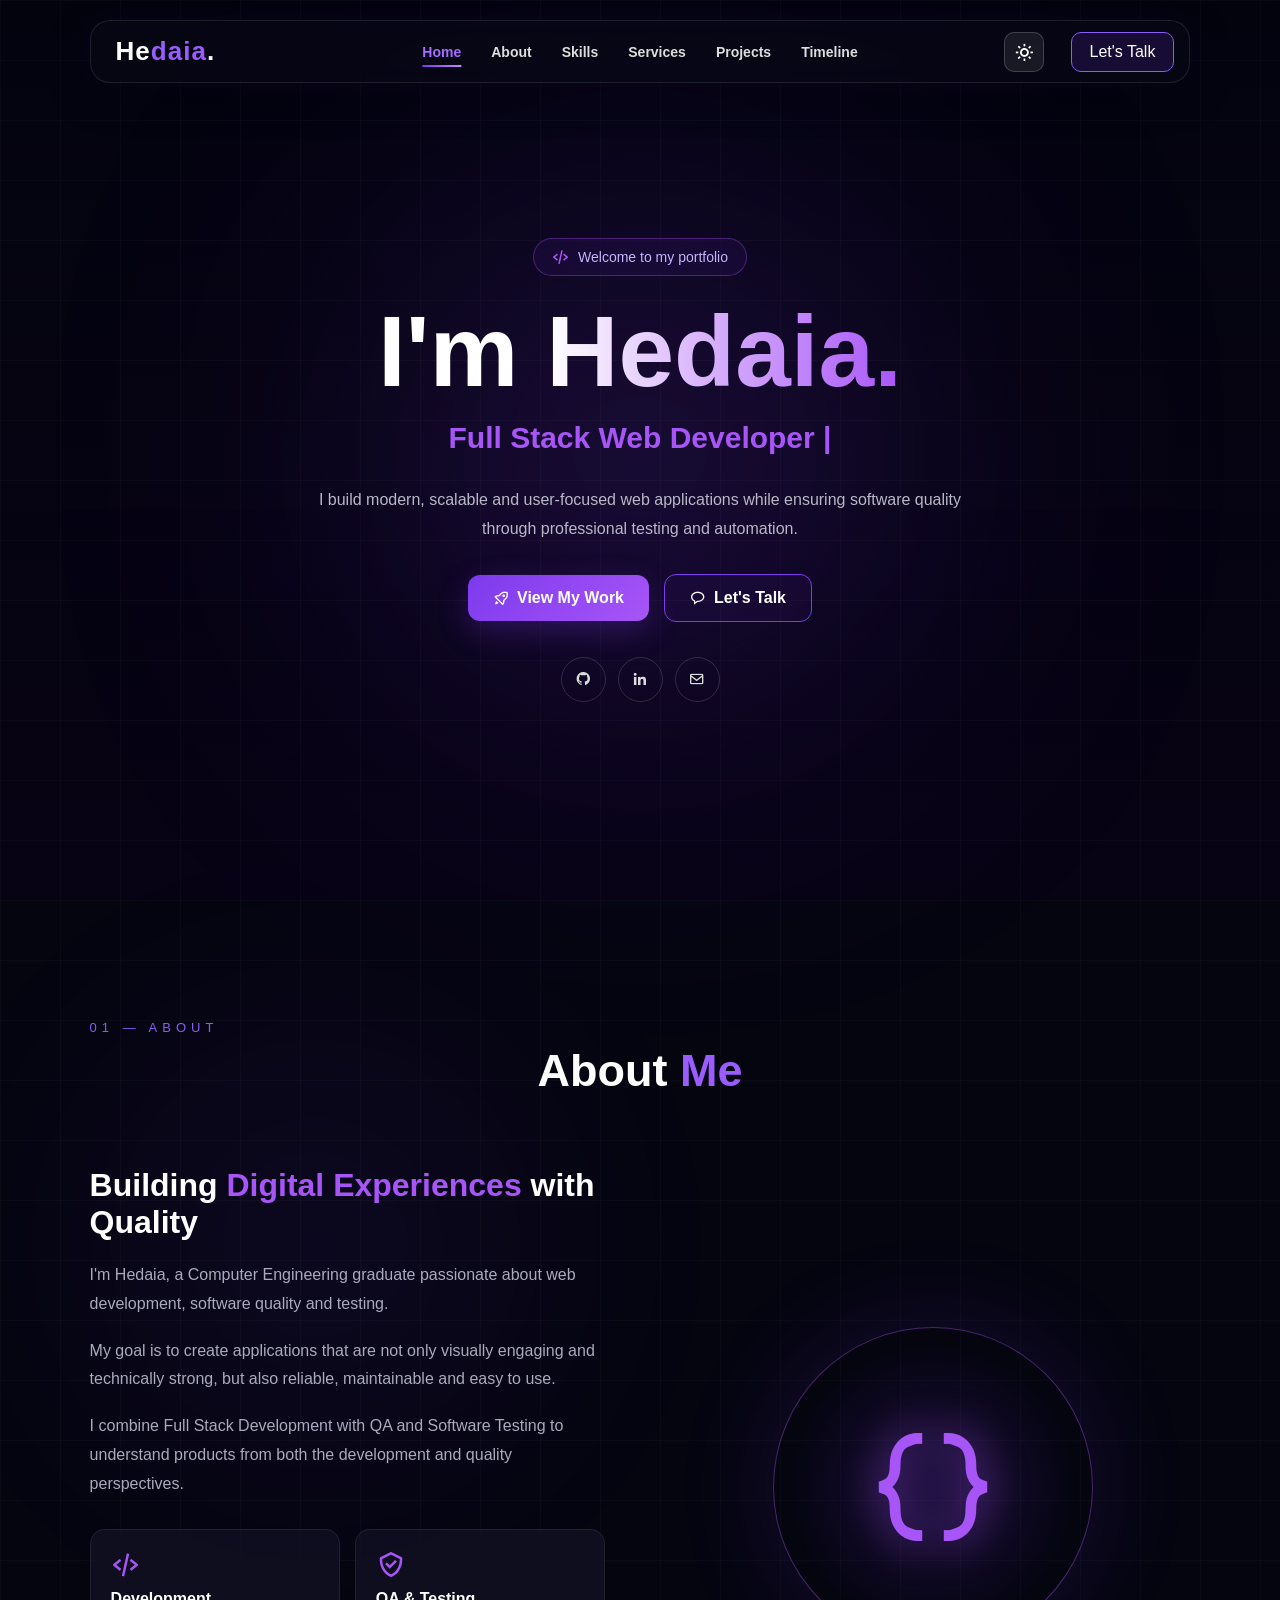
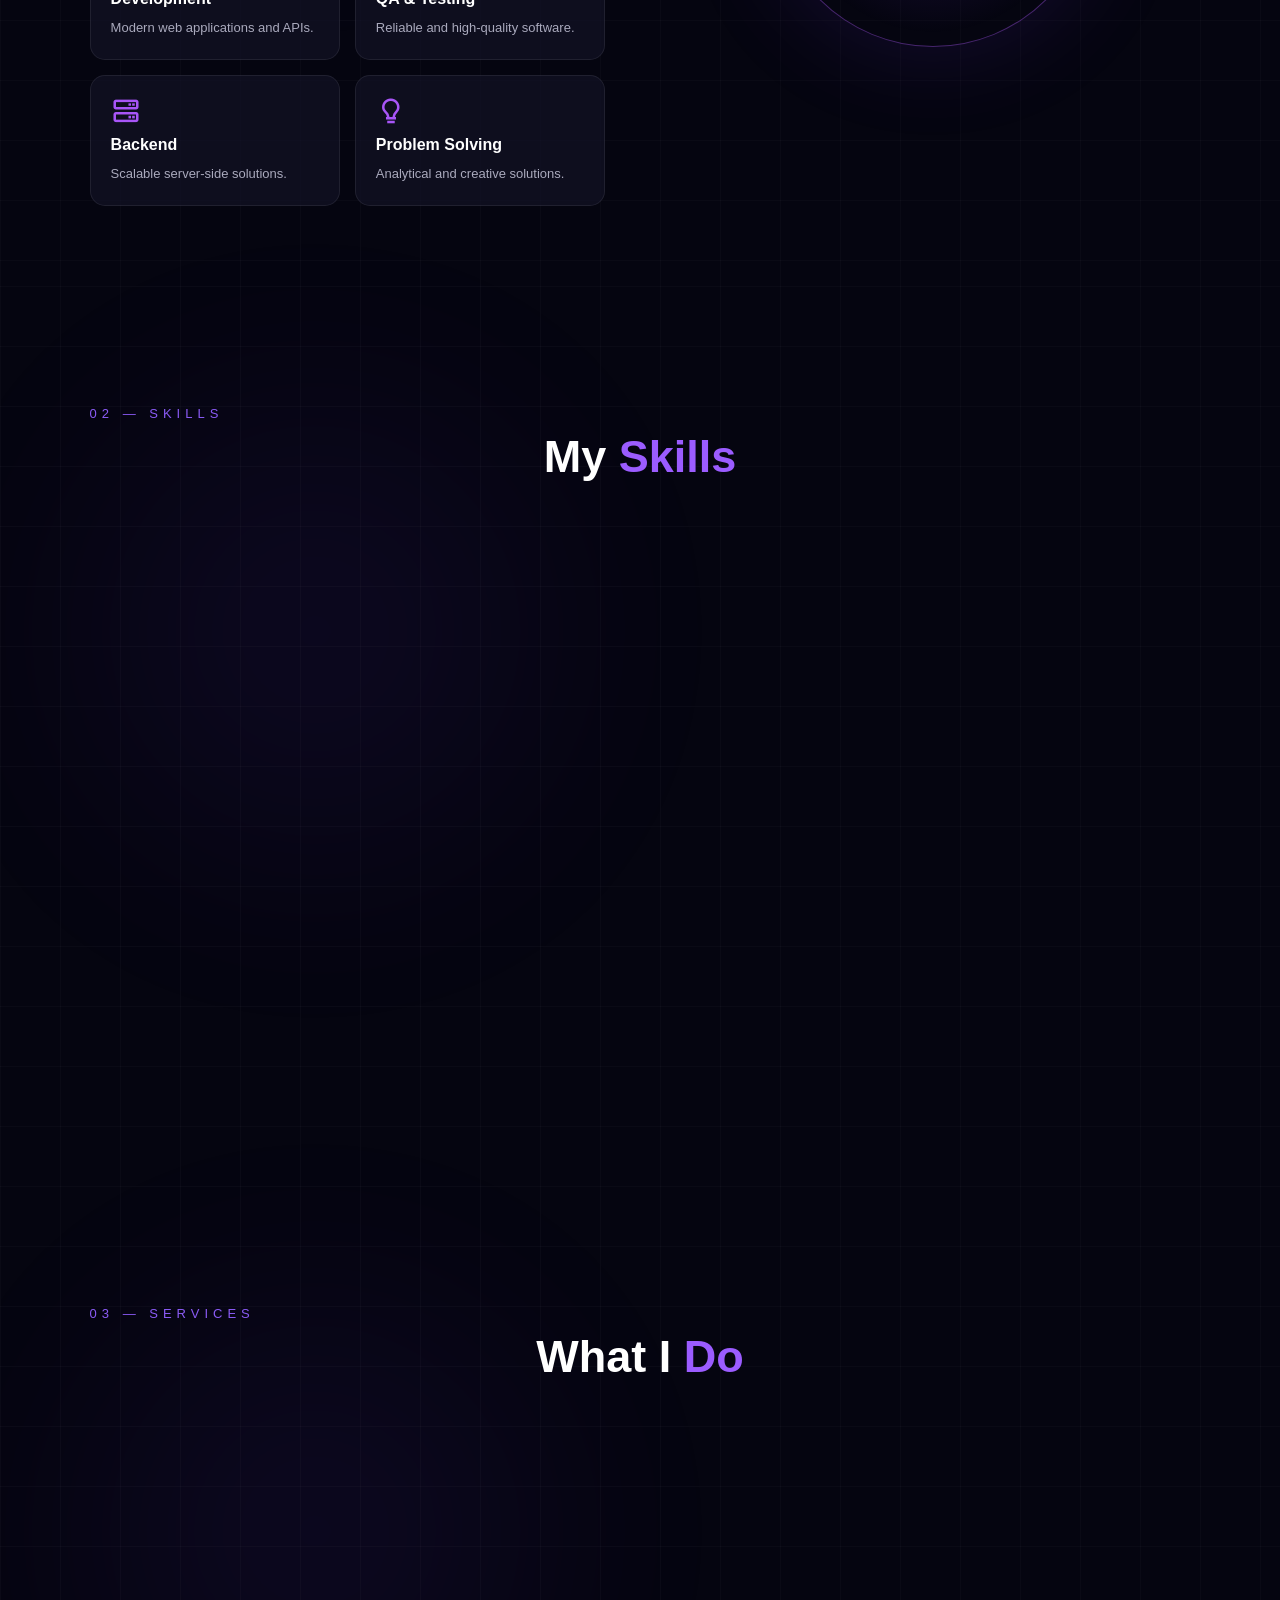
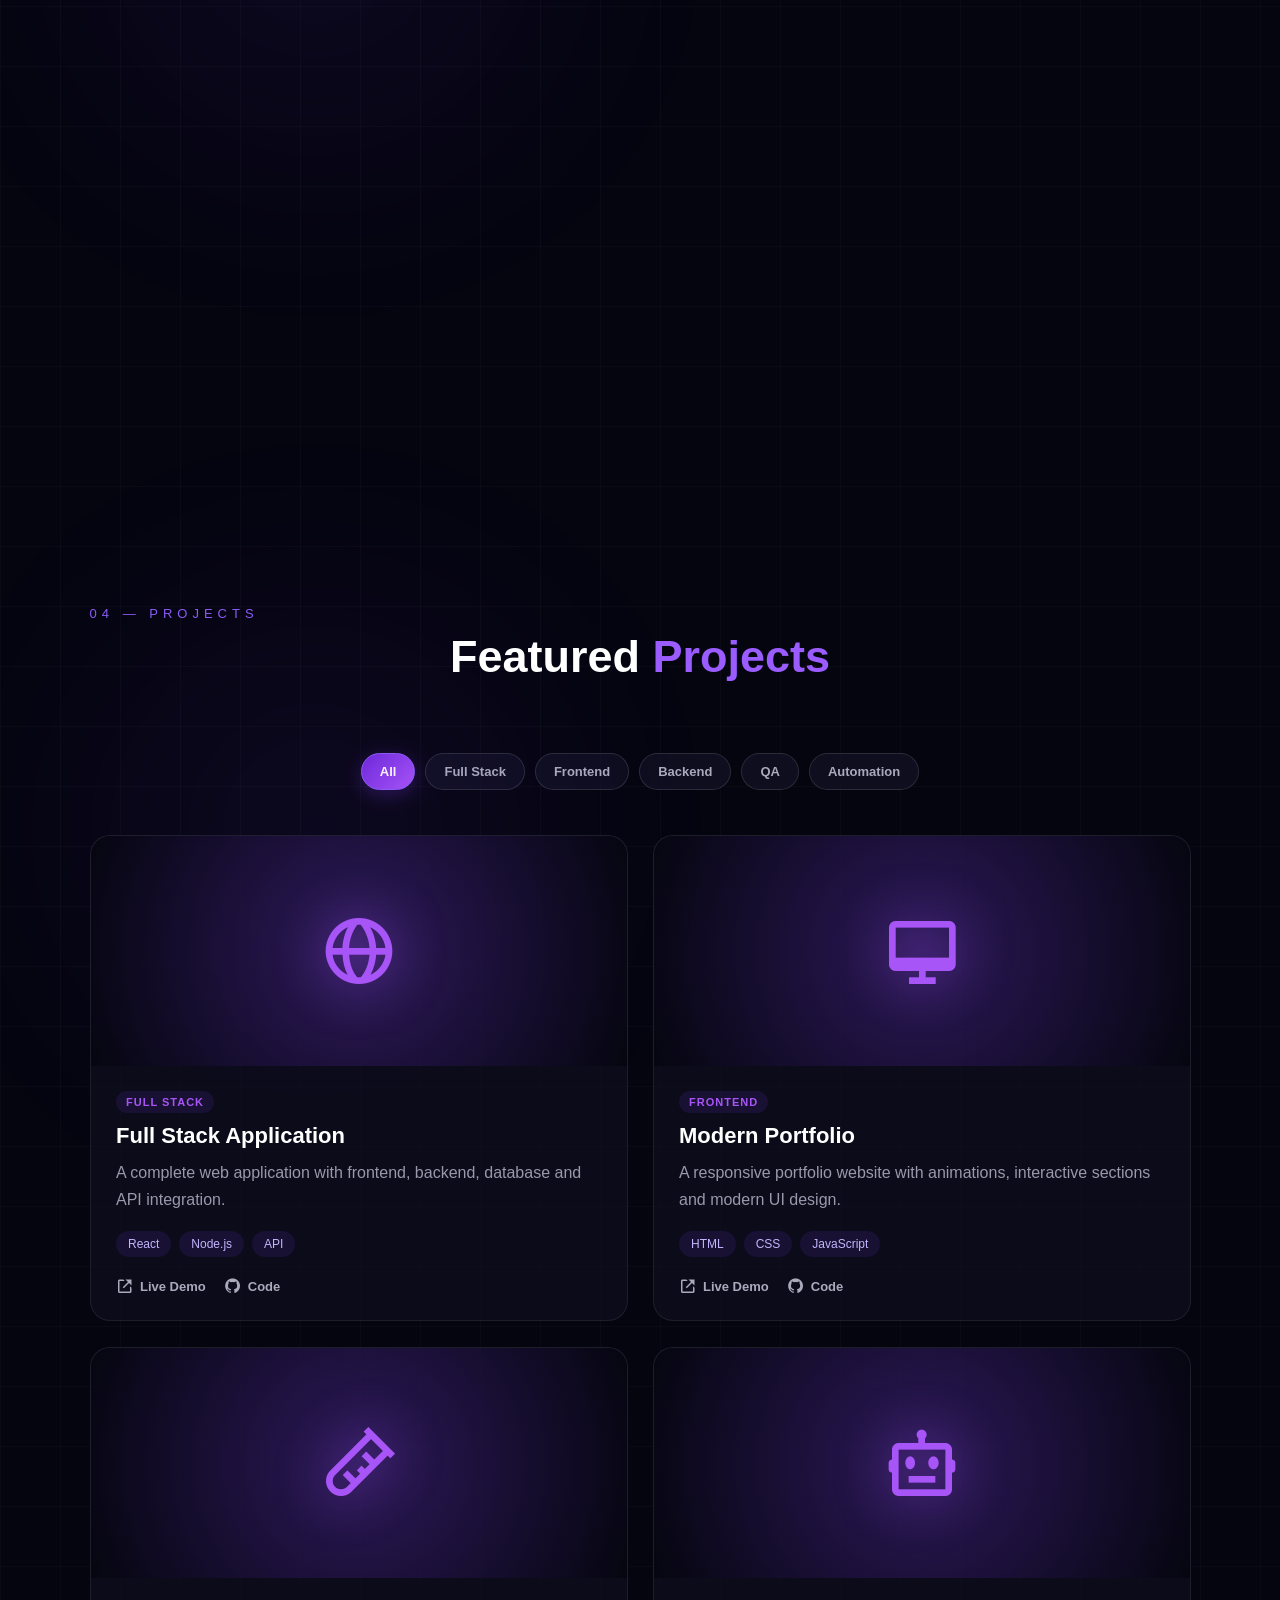
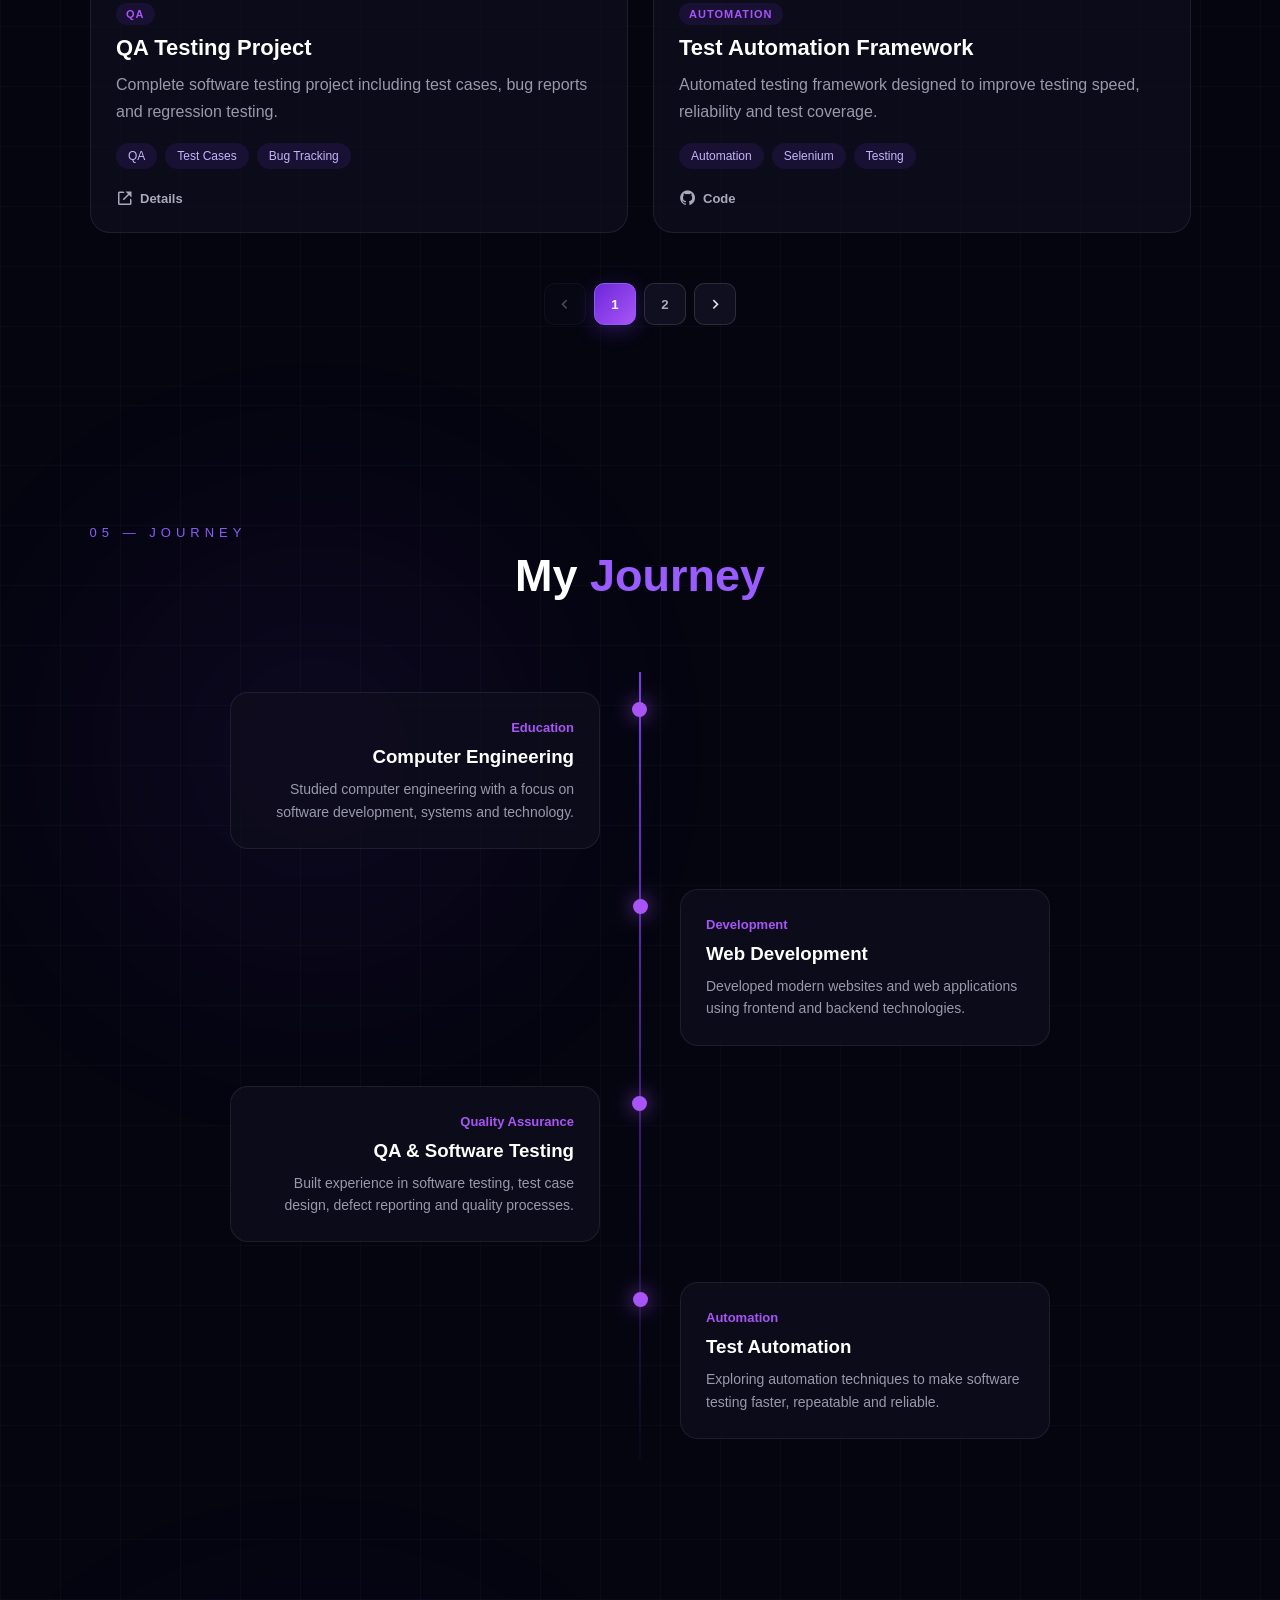
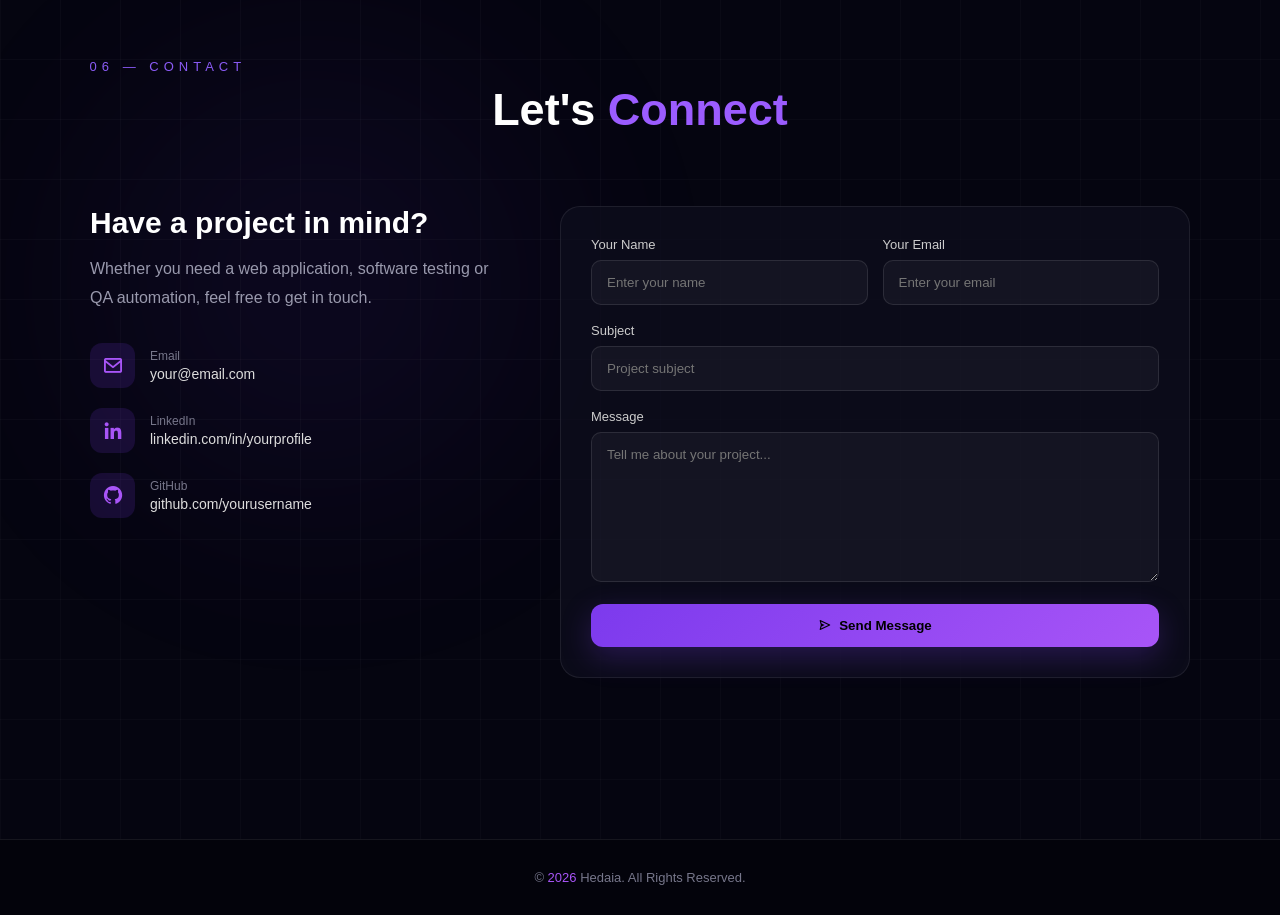
==== commit b5bf0758: "All problems are fixed" ====
--- a/index.html
+++ b/index.html
@@ -90,7 +90,7 @@
 
             display: flex;
             align-items: center;
-            justify-content: space-between;
+            justify-content: flex-start;
 
             padding: 15px 25px;
 
@@ -117,6 +117,9 @@
         }
 
         .nav-links {
+            position: absolute;
+            left: 50%;
+            transform: translateX(-50%);
             display: flex;
             align-items: center;
             gap: 30px;
@@ -162,6 +165,8 @@
         }
 
         .nav-btn {
+            position: relative;
+            z-index: 1;
             padding: 10px 18px;
 
             border: 1px solid #8b5cf6;
@@ -172,11 +177,23 @@
             background: rgba(124, 58, 237, 0.15);
 
             transition: 0.3s ease;
+        }
+
+        .nav-cta {
+            position: absolute;
+            right: 15px;
+            top: 50%;
+            transform: translateY(-50%);
+            z-index: 1;
         }
 
         .nav-btn:hover {
             background: #7c3aed;
             box-shadow: 0 0 20px rgba(124, 58, 237, 0.5);
+        }
+
+        .nav-cta:hover {
+            transform: translateY(-50%) translateY(-3px);
         }
 
         .nav-btn::after {
@@ -1141,6 +1158,12 @@
     margin-top: 50px;
 }
 
+#pageNumbers {
+    display: flex;
+    align-items: center;
+    gap: 8px;
+}
+
 .pagination-btn {
     width: 42px;
     height: 42px;
@@ -1616,6 +1639,7 @@
 
                 top: 75px;
                 left: 0;
+                transform: none;
 
                 width: 100%;
 
@@ -1631,6 +1655,7 @@
                 backdrop-filter: blur(20px);
 
                 border: 1px solid rgba(255,255,255,0.1);
+                margin-left: 0;
             }
 
             .nav-links.show {
@@ -1639,6 +1664,10 @@
 
             .nav-links a {
                 font-size: 15px;
+            }
+
+            .nav-cta {
+                right: 55px;
             }
 
             section {
@@ -1721,6 +1750,115 @@
 
             .about-circle i {
                 font-size: 90px;
+            }
+        }
+
+        /* =========================
+           THEME TOGGLE
+        ========================= */
+
+        .theme-toggle {
+            position: absolute;
+            right: 145px;
+            top: 50%;
+            z-index: 3;
+            width: 40px;
+            height: 40px;
+            transform: translateY(-50%);
+            display: inline-flex;
+            align-items: center;
+            justify-content: center;
+            border: 1px solid rgba(255,255,255,0.18);
+            border-radius: 10px;
+            color: #ffffff;
+            background: rgba(255,255,255,0.08);
+            cursor: pointer;
+            font-size: 20px;
+            transition: 0.3s ease;
+        }
+
+        .theme-toggle:hover {
+            color: #ffffff;
+            background: #7c3aed;
+            transform: translateY(-50%) translateY(-2px);
+        }
+
+        body.light-theme {
+            background: #eef2f7;
+            color: #172033;
+        }
+
+        body.light-theme .back-vid {
+            opacity: 0.12;
+        }
+
+        body.light-theme .video-overlay {
+            background: rgba(245, 248, 252, 0.88);
+        }
+
+        body.light-theme .navbar,
+        body.light-theme .contact-form,
+        body.light-theme .timeline-content,
+        body.light-theme .project-card,
+        body.light-theme .service-card,
+        body.light-theme .skill-card,
+        body.light-theme .info-card {
+            background: rgba(255,255,255,0.78);
+            border-color: rgba(23,32,51,0.12);
+            box-shadow: 0 10px 35px rgba(57,70,96,0.1);
+        }
+
+        body.light-theme .nav-links a,
+        body.light-theme .social-links a,
+        body.light-theme .project-links a {
+            color: #536078;
+        }
+
+        body.light-theme .nav-links a:hover,
+        body.light-theme .nav-links a.active,
+        body.light-theme .social-links a:hover,
+        body.light-theme .project-links a:hover {
+            color: #6d28d9;
+        }
+
+        body.light-theme section {
+            background-image:
+                linear-gradient(rgba(23,32,51,0.05) 1px, transparent 1px),
+                linear-gradient(90deg, rgba(23,32,51,0.05) 1px, transparent 1px);
+        }
+
+        body.light-theme .hero-description,
+        body.light-theme .about-text p,
+        body.light-theme .service-card p,
+        body.light-theme .project-content p,
+        body.light-theme .timeline-content p,
+        body.light-theme .contact-info > p {
+            color: #536078;
+        }
+
+        body.light-theme .contact-item div p,
+        body.light-theme .form-group label {
+            color: #34415a;
+        }
+
+        body.light-theme .form-group input,
+        body.light-theme .form-group textarea {
+            color: #172033;
+            background: rgba(255,255,255,0.72);
+            border-color: rgba(23,32,51,0.16);
+        }
+
+        body.light-theme .theme-toggle {
+            color: #6d28d9;
+            background: rgba(109,40,217,0.1);
+            border-color: rgba(109,40,217,0.25);
+        }
+
+        @media (max-width: 600px) {
+            .theme-toggle {
+                right: 62px;
+                width: 36px;
+                height: 36px;
             }
         }
 
@@ -1760,6 +1898,10 @@
                 He<span>daia</span>.
             </a>
 
+            <button class="theme-toggle" id="themeToggle" type="button" aria-label="Switch to light theme" title="Switch to light theme">
+                <i class='bx bx-sun'></i>
+            </button>
+
             <div class="menu-btn" id="menuBtn">
                 <i class='bx bx-menu'></i>
             </div>
@@ -1790,13 +1932,11 @@
                     <a href="#timeline">Timeline</a>
                 </li>
 
-                <li>
-                    <a href="#contact" class="nav-btn">
-                        Let's Talk
-                    </a>
-                </li>
-
             </ul>
+
+            <a href="#contact" class="nav-btn nav-cta">
+                Let's Talk
+            </a>
 
         </nav>
 
@@ -3548,6 +3688,34 @@
    INITIALIZE
 ========================= */
 
+        const themeToggle = document.getElementById("themeToggle");
+        const savedTheme = localStorage.getItem("portfolio-theme");
+
+        function updateThemeButton() {
+            const lightTheme = document.body.classList.contains("light-theme");
+            const icon = themeToggle.querySelector("i");
+            const label = lightTheme ? "Switch to dark theme" : "Switch to light theme";
+
+            icon.className = lightTheme ? "bx bx-moon" : "bx bx-sun";
+            themeToggle.setAttribute("aria-label", label);
+            themeToggle.setAttribute("title", label);
+        }
+
+        if (savedTheme === "light") {
+            document.body.classList.add("light-theme");
+        }
+
+        updateThemeButton();
+
+        themeToggle.addEventListener("click", () => {
+            document.body.classList.toggle("light-theme");
+            localStorage.setItem(
+                "portfolio-theme",
+                document.body.classList.contains("light-theme") ? "light" : "dark"
+            );
+            updateThemeButton();
+        });
+
 displayProjects();
 
 
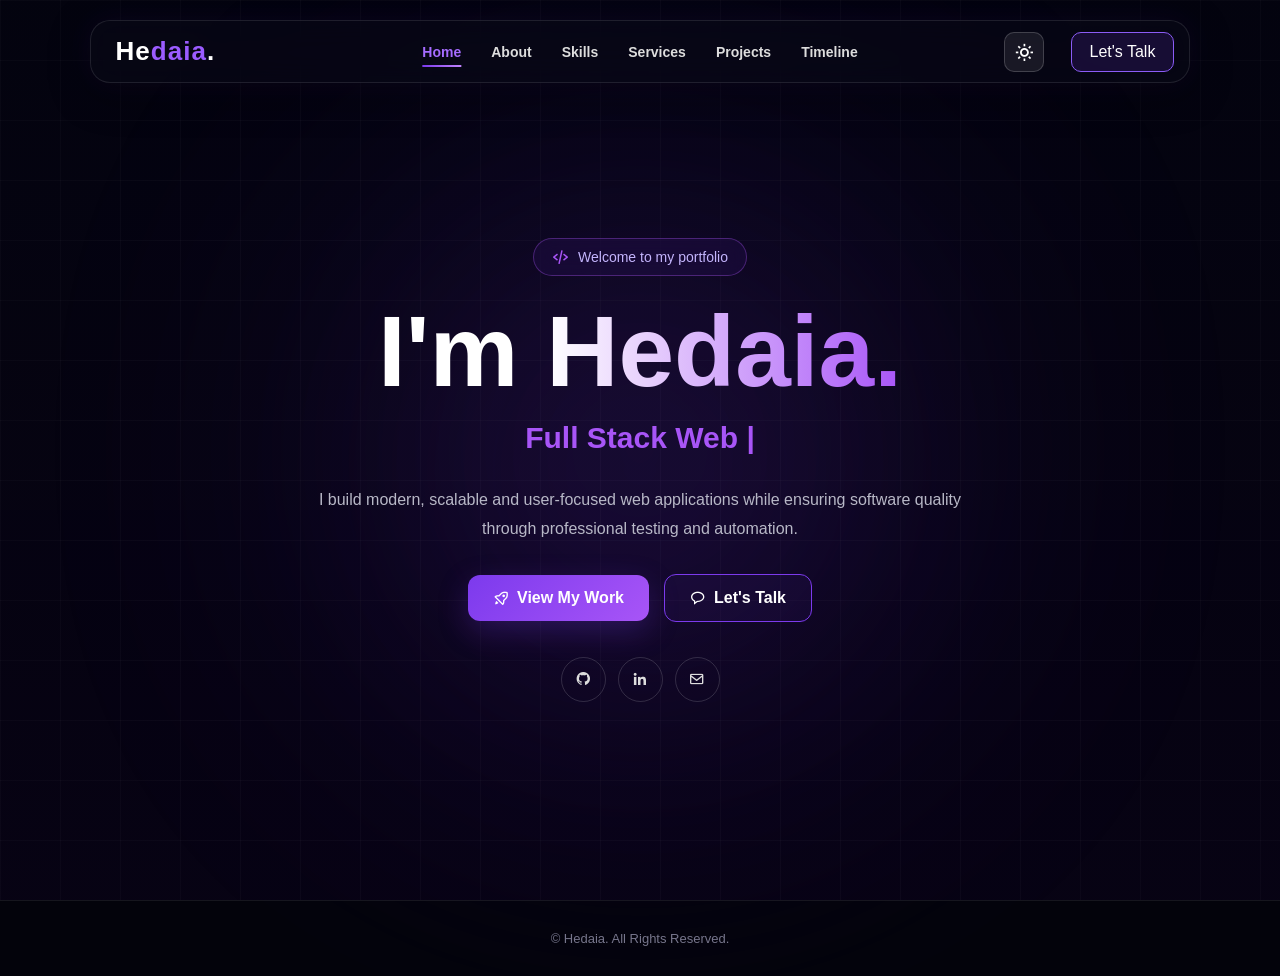
==== commit 38085d98: "Hero Section" ====
--- a/index.html
+++ b/index.html
@@ -10,1858 +10,10 @@
     <!-- Boxicons -->
     <link href="https://unpkg.com/boxicons@2.1.4/css/boxicons.min.css" rel="stylesheet">
 
+    <link rel="stylesheet" href="style.css">
     <style>
 
-        /* =========================
-           RESET
-        ========================= */
-
-        * {
-            margin: 0;
-            padding: 0;
-            box-sizing: border-box;
-            scroll-behavior: smooth;
-        }
-
-        html {
-            scroll-behavior: smooth;
-        }
-
-        body {
-            font-family: Arial, Helvetica, sans-serif;
-            background: #050510;
-            color: #ffffff;
-            overflow-x: hidden;
-        }
-
-        a {
-            text-decoration: none;
-            color: inherit;
-        }
-
-        ul {
-            list-style: none;
-        }
-
-
-        /* =========================
-           GALAXY VIDEO
-        ========================= */
-
-        .back-vid {
-            position: fixed;
-            top: 0;
-            left: 0;
-            width: 100%;
-            height: 100%;
-            object-fit: cover;
-            z-index: -10;
-        }
-
-        .video-overlay {
-            position: fixed;
-            inset: 0;
-            background:
-                linear-gradient(
-                    rgba(3, 3, 15, 0.70),
-                    rgba(8, 3, 20, 0.88)
-                );
-            z-index: -9;
-            pointer-events: none;
-        }
-
-
-        /* =========================
-           NAVBAR
-        ========================= */
-
-        header {
-            position: fixed;
-            top: 0;
-            left: 0;
-            width: 100%;
-            padding: 20px 7%;
-            z-index: 1000;
-        }
-
-        .navbar {
-            max-width: 1300px;
-            margin: auto;
-
-            display: flex;
-            align-items: center;
-            justify-content: flex-start;
-
-            padding: 15px 25px;
-
-            background: rgba(10, 10, 25, 0.55);
-            border: 1px solid rgba(255, 255, 255, 0.10);
-            border-radius: 20px;
-
-            backdrop-filter: blur(15px);
-            -webkit-backdrop-filter: blur(15px);
-
-            box-shadow:
-                0 10px 40px rgba(0, 0, 0, 0.35),
-                0 0 30px rgba(124, 58, 237, 0.08);
-        }
-
-        .logo {
-            font-size: 26px;
-            font-weight: 800;
-            letter-spacing: 1px;
-        }
-
-        .logo span {
-            color: #9b5cff;
-        }
-
-        .nav-links {
-            position: absolute;
-            left: 50%;
-            transform: translateX(-50%);
-            display: flex;
-            align-items: center;
-            gap: 30px;
-        }
-
-        .nav-links a {
-            position: relative;
-
-            color: #ddd;
-            font-size: 14px;
-            font-weight: 600;
-
-            transition: 0.3s ease;
-        }
-
-        .nav-links a:hover,
-        .nav-links a.active {
-            color: #a66cff;
-        }
-
-        .nav-links a::after {
-            content: "";
-
-            position: absolute;
-            left: 0;
-            bottom: -7px;
-
-            width: 0;
-            height: 2px;
-
-            background: linear-gradient(
-                90deg,
-                #7c3aed,
-                #c084fc
-            );
-
-            transition: 0.3s ease;
-        }
-
-        .nav-links a:hover::after,
-        .nav-links a.active::after {
-            width: 100%;
-        }
-
-        .nav-btn {
-            position: relative;
-            z-index: 1;
-            padding: 10px 18px;
-
-            border: 1px solid #8b5cf6;
-            border-radius: 10px;
-
-            color: white !important;
-
-            background: rgba(124, 58, 237, 0.15);
-
-            transition: 0.3s ease;
-        }
-
-        .nav-cta {
-            position: absolute;
-            right: 15px;
-            top: 50%;
-            transform: translateY(-50%);
-            z-index: 1;
-        }
-
-        .nav-btn:hover {
-            background: #7c3aed;
-            box-shadow: 0 0 20px rgba(124, 58, 237, 0.5);
-        }
-
-        .nav-cta:hover {
-            transform: translateY(-50%) translateY(-3px);
-        }
-
-        .nav-btn::after {
-            display: none;
-        }
-
-        .menu-btn {
-            display: none;
-            font-size: 30px;
-            cursor: pointer;
-            color: white;
-        }
-
-
-        /* =========================
-           COMMON SECTION
-        ========================= */
-
-        section {
-            position: relative;
-            min-height: 100vh;
-            padding: 120px 7% 80px;
-
-            background-image:
-                linear-gradient(
-                    rgba(255,255,255,0.025) 1px,
-                    transparent 1px
-                ),
-                linear-gradient(
-                    90deg,
-                    rgba(255,255,255,0.025) 1px,
-                    transparent 1px
-                );
-
-            background-size: 60px 60px;
-        }
-
-        section::before {
-            content: "";
-
-            position: absolute;
-            width: 450px;
-            height: 450px;
-
-            background: #7c3aed;
-            opacity: 0.07;
-
-            filter: blur(120px);
-            border-radius: 50%;
-
-            pointer-events: none;
-        }
-
-        .section-title {
-            position: relative;
-
-            text-align: center;
-
-            font-size: 45px;
-            margin-bottom: 70px;
-
-            font-weight: 800;
-        }
-
-        .section-title span {
-            color: #9b5cff;
-        }
-
-        .section-number {
-            display: block;
-
-            font-size: 13px;
-            letter-spacing: 5px;
-
-            color: #8b5cf6;
-
-            margin-bottom: 10px;
-        }
-
-
-     /* =========================
-   HERO
-========================= */
-
-.hero {
-    min-height: 100vh;
-
-    display: flex;
-    align-items: center;
-    justify-content: center;
-
-    padding: 120px 7% 80px;
-
-    position: relative;
-}
-
-/* Purple glow */
-.hero::after {
-    content: "";
-
-    position: absolute;
-
-    width: 600px;
-    height: 600px;
-
-    left: 50%;
-    top: 50%;
-
-    transform: translate(-50%, -50%);
-
-    background: #7c3aed;
-
-    opacity: 0.12;
-
-    filter: blur(150px);
-
-    border-radius: 50%;
-
-    pointer-events: none;
-}
-
-/* Hero container */
-.hero-container {
-    width: 100%;
-    max-width: 1100px;
-
-    margin: auto;
-
-    display: flex;
-
-    justify-content: center;
-    align-items: center;
-
-    text-align: center;
-
-    position: relative;
-    z-index: 2;
-}
-
-/* Hero content */
-.hero-content {
-    width: 100%;
-    max-width: 850px;
-
-    display: flex;
-    flex-direction: column;
-    align-items: center;
-
-    position: relative;
-    z-index: 3;
-}
-
-/* Welcome badge */
-.welcome {
-    display: inline-flex;
-
-    align-items: center;
-    gap: 8px;
-
-    padding: 9px 18px;
-
-    margin-bottom: 25px;
-
-    border: 1px solid rgba(168, 85, 247, 0.35);
-
-    border-radius: 30px;
-
-    color: #c4b5fd;
-
-    background: rgba(124, 58, 237, 0.08);
-
-    font-size: 14px;
-
-    backdrop-filter: blur(10px);
-}
-
-.welcome i {
-    color: #a855f7;
-    font-size: 18px;
-}
-
-
-/* Main title */
-.hero h1 {
-    font-size: clamp(55px, 9vw, 100px);
-
-    line-height: 1;
-
-    margin-bottom: 20px;
-
-    font-weight: 800;
-}
-
-.hero h1 span {
-    background: linear-gradient(
-        90deg,
-        #ffffff,
-        #a855f7,
-        #60a5fa,
-        #ffffff
-    );
-
-    background-size: 300%;
-
-    -webkit-background-clip: text;
-    -webkit-text-fill-color: transparent;
-
-    animation: gradientText 6s infinite linear;
-}
-
-@keyframes gradientText {
-
-    0% {
-        background-position: 0%;
-    }
-
-    100% {
-        background-position: 300%;
-    }
-
-}
-
-
-/* Typing text */
-.typing-wrapper {
-    min-height: 45px;
-
-    margin-bottom: 20px;
-
-    font-size: clamp(22px, 3vw, 30px);
-
-    font-weight: 700;
-
-    color: #a855f7;
-}
-
-.cursor {
-    animation: blink 0.7s infinite;
-}
-
-@keyframes blink {
-
-    50% {
-        opacity: 0;
-    }
-
-}
-
-
-/* Description */
-.hero-description {
-    max-width: 700px;
-
-    margin: 0 auto 30px;
-
-    color: #b8b8c7;
-
-    line-height: 1.8;
-
-    font-size: 16px;
-}
-
-
-/* Buttons */
-.hero-buttons {
-    display: flex;
-
-    justify-content: center;
-    align-items: center;
-
-    gap: 15px;
-
-    flex-wrap: wrap;
-
-    margin-bottom: 5px;
-}
-
-.btn {
-    display: inline-flex;
-
-    align-items: center;
-    justify-content: center;
-
-    gap: 8px;
-
-    padding: 14px 25px;
-
-    border-radius: 12px;
-
-    font-weight: 700;
-
-    transition: 0.3s ease;
-}
-
-.btn-primary {
-    background: linear-gradient(
-        135deg,
-        #7c3aed,
-        #a855f7
-    );
-
-    box-shadow:
-        0 10px 30px rgba(124, 58, 237, 0.25);
-}
-
-.btn-primary:hover {
-    transform: translateY(-4px);
-
-    box-shadow:
-        0 15px 40px rgba(124, 58, 237, 0.5);
-}
-
-.btn-outline {
-    border: 1px solid #7c3aed;
-
-    background: rgba(124, 58, 237, 0.06);
-}
-
-.btn-outline:hover {
-    background: #7c3aed;
-
-    transform: translateY(-4px);
-}
-
-
-/* Social icons */
-.social-links {
-    display: flex;
-
-    justify-content: center;
-    align-items: center;
-
-    gap: 12px;
-
-    margin-top: 30px;
-}
-
-.social-links a {
-    width: 45px;
-    height: 45px;
-
-    display: flex;
-
-    align-items: center;
-    justify-content: center;
-
-    border-radius: 50%;
-
-    border: 1px solid rgba(255,255,255,0.15);
-
-    color: #ddd;
-
-    transition: 0.3s ease;
-}
-
-.social-links a:hover {
-    color: white;
-
-    background: #7c3aed;
-
-    transform: translateY(-5px);
-
-    box-shadow:
-        0 0 20px rgba(124, 58, 237, 0.5);
-}
-
-
-/* =========================
-   MOBILE
-========================= */
-
-@media (max-width: 600px) {
-
-    .hero {
-        padding-left: 5%;
-        padding-right: 5%;
-    }
-
-    .hero h1 {
-        font-size: 55px;
-    }
-
-    .typing-wrapper {
-        font-size: 21px;
-    }
-
-    .hero-description {
-        font-size: 14px;
-    }
-
-    .hero-buttons {
-        flex-direction: column;
-
-        width: 100%;
-    }
-
-    .hero-buttons .btn {
-        width: 100%;
-        max-width: 260px;
-    }
-
-}
-        /* =========================
-           ABOUT
-        ========================= */
-
-        .about-container {
-            max-width: 1200px;
-            margin: auto;
-
-            display: grid;
-            grid-template-columns: 1fr 1fr;
-
-            gap: 70px;
-
-            align-items: center;
-        }
-
-        .about-text h3 {
-            font-size: 32px;
-            margin-bottom: 20px;
-        }
-
-        .about-text h3 span {
-            color: #a855f7;
-        }
-
-        .about-text p {
-            color: #aaaabd;
-            line-height: 1.8;
-            margin-bottom: 18px;
-        }
-
-        .about-info {
-            display: grid;
-            grid-template-columns: 1fr 1fr;
-            gap: 15px;
-
-            margin-top: 30px;
-        }
-
-        .info-card {
-            padding: 20px;
-
-            border-radius: 15px;
-
-            background: rgba(20,20,40,0.6);
-
-            border: 1px solid rgba(255,255,255,0.08);
-
-            transition: 0.3s ease;
-        }
-
-        .info-card:hover {
-            transform: translateY(-5px);
-
-            border-color: rgba(168,85,247,0.5);
-
-            box-shadow:
-                0 10px 30px rgba(124,58,237,0.15);
-        }
-
-        .info-card i {
-            font-size: 30px;
-            color: #a855f7;
-            margin-bottom: 10px;
-        }
-
-        .info-card h4 {
-            margin-bottom: 8px;
-        }
-
-        .info-card p {
-            font-size: 13px;
-            margin: 0;
-        }
-
-        .about-visual {
-            display: flex;
-            justify-content: center;
-            align-items: center;
-        }
-
-        .about-circle {
-            width: 320px;
-            height: 320px;
-
-            display: flex;
-            align-items: center;
-            justify-content: center;
-
-            border-radius: 50%;
-
-            border: 1px solid rgba(168,85,247,0.4);
-
-            background:
-                radial-gradient(
-                    circle,
-                    rgba(124,58,237,0.2),
-                    transparent 65%
-                );
-
-            box-shadow:
-                0 0 100px rgba(124,58,237,0.15);
-
-            animation: float 5s ease-in-out infinite;
-        }
-
-        .about-circle i {
-            font-size: 130px;
-            color: #a855f7;
-            text-shadow: 0 0 40px rgba(168,85,247,0.7);
-        }
-
-
-        /* =========================
-           SKILLS
-        ========================= */
-
-        .skills-container {
-            max-width: 1100px;
-            margin: auto;
-
-            display: grid;
-            grid-template-columns: 1fr 1fr;
-
-            gap: 20px;
-        }
-
-        .skill-card {
-            padding: 25px;
-
-            border-radius: 18px;
-
-            background: rgba(15,15,30,0.65);
-
-            border: 1px solid rgba(255,255,255,0.08);
-
-            transition: 0.3s ease;
-        }
-
-        .skill-card:hover {
-            transform: translateY(-5px);
-            border-color: rgba(168,85,247,0.4);
-        }
-
-        .skill-header {
-            display: flex;
-            justify-content: space-between;
-
-            margin-bottom: 15px;
-        }
-
-        .skill-name {
-            display: flex;
-            align-items: center;
-            gap: 10px;
-
-            font-weight: 700;
-        }
-
-        .skill-name i {
-            font-size: 24px;
-            color: #a855f7;
-        }
-
-        .skill-percent {
-            color: #a855f7;
-            font-weight: 700;
-        }
-
-        .skill-bar {
-            width: 100%;
-            height: 8px;
-
-            background: #191525;
-
-            border-radius: 20px;
-
-            overflow: hidden;
-        }
-
-        .skill-progress {
-            height: 100%;
-
-            width: 0;
-
-            border-radius: 20px;
-
-            background: linear-gradient(
-                90deg,
-                #6d28d9,
-                #a855f7,
-                #60a5fa
-            );
-
-            transition: width 1.5s ease;
-        }
-
-
-        /* =========================
-           SERVICES
-        ========================= */
-
-        .services-container {
-            max-width: 1200px;
-            margin: auto;
-
-            display: grid;
-            grid-template-columns: repeat(3, 1fr);
-
-            gap: 20px;
-        }
-
-        .service-card {
-            padding: 35px 25px;
-
-            border-radius: 20px;
-
-            background: rgba(15,15,30,0.65);
-
-            border: 1px solid rgba(255,255,255,0.08);
-
-            transition: 0.4s ease;
-
-            position: relative;
-            overflow: hidden;
-        }
-
-        .service-card::before {
-            content: "";
-
-            position: absolute;
-
-            width: 100px;
-            height: 100px;
-
-            background: #7c3aed;
-
-            filter: blur(70px);
-
-            opacity: 0;
-
-            transition: 0.4s ease;
-        }
-
-        .service-card:hover::before {
-            opacity: 0.4;
-        }
-
-        .service-card:hover {
-            transform: translateY(-10px);
-
-            border-color: rgba(168,85,247,0.5);
-
-            box-shadow:
-                0 20px 50px rgba(0,0,0,0.25);
-        }
-
-        .service-icon {
-            position: relative;
-            z-index: 1;
-
-            width: 65px;
-            height: 65px;
-
-            display: flex;
-            align-items: center;
-            justify-content: center;
-
-            border-radius: 15px;
-
-            background: rgba(124,58,237,0.15);
-
-            color: #a855f7;
-
-            font-size: 32px;
-
-            margin-bottom: 20px;
-        }
-
-        .service-card h3 {
-            margin-bottom: 12px;
-        }
-
-        .service-card p {
-            color: #9999ad;
-            line-height: 1.7;
-            font-size: 14px;
-        }
-
-
-        /* =========================
-           PROJECTS
-        ========================= */
-
-        .projects-container {
-            max-width: 1200px;
-            margin: auto;
-
-            display: grid;
-            grid-template-columns: 1fr 1fr;
-
-            gap: 25px;
-        }
-
-        .project-card {
-            overflow: hidden;
-
-            border-radius: 20px;
-
-            background: rgba(15,15,30,0.7);
-
-            border: 1px solid rgba(255,255,255,0.08);
-
-            transition: 0.4s ease;
-        }
-
-        .project-card:hover {
-            transform: translateY(-8px);
-
-            border-color: rgba(168,85,247,0.5);
-
-            box-shadow:
-                0 20px 50px rgba(124,58,237,0.12);
-        }
-
-        .project-image {
-            height: 230px;
-
-            display: flex;
-            align-items: center;
-            justify-content: center;
-
-            background:
-                radial-gradient(
-                    circle at center,
-                    rgba(124,58,237,0.3),
-                    rgba(5,5,15,0.9)
-                );
-
-            position: relative;
-        }
-
-        .project-image i {
-            font-size: 80px;
-            color: #a855f7;
-
-            filter:
-                drop-shadow(0 0 25px rgba(168,85,247,0.5));
-        }
-
-        .project-content {
-            padding: 25px;
-        }
-
-        .project-content h3 {
-            font-size: 22px;
-            margin-bottom: 10px;
-        }
-
-        .project-content p {
-            color: #9999ad;
-            line-height: 1.7;
-            margin-bottom: 18px;
-        }
-
-        .project-tags {
-            display: flex;
-            flex-wrap: wrap;
-            gap: 8px;
-        }
-
-        .project-tags span {
-            padding: 6px 12px;
-
-            border-radius: 20px;
-
-            background: rgba(124,58,237,0.12);
-
-            color: #c4b5fd;
-
-            font-size: 12px;
-        }
-/* =========================
-   PROJECT FILTERS
-========================= */
-
-.project-filters {
-    max-width: 1000px;
-
-    margin: 0 auto 45px;
-
-    display: flex;
-
-    justify-content: center;
-
-    align-items: center;
-
-    flex-wrap: wrap;
-
-    gap: 10px;
-}
-
-.filter-btn {
-    padding: 10px 18px;
-
-    border-radius: 30px;
-
-    border: 1px solid rgba(255,255,255,0.12);
-
-    background: rgba(20,20,40,0.6);
-
-    color: #aaaabd;
-
-    cursor: pointer;
-
-    font-size: 13px;
-
-    font-weight: 600;
-
-    transition: all 0.3s ease;
-}
-
-.filter-btn:hover {
-    color: white;
-
-    border-color: #8b5cf6;
-
-    background: rgba(124,58,237,0.15);
-
-    transform: translateY(-2px);
-}
-
-.filter-btn.active {
-    color: white;
-
-    border-color: #8b5cf6;
-
-    background:
-        linear-gradient(
-            135deg,
-            #6d28d9,
-            #a855f7
-        );
-
-    box-shadow:
-        0 5px 20px rgba(124,58,237,0.3);
-}
-
-
-/* =========================
-   PROJECT CARD
-========================= */
-
-.project-card {
-    display: none;
-
-    animation: projectAppear 0.5s ease forwards;
-}
-
-.project-card.visible {
-    display: block;
-}
-
-@keyframes projectAppear {
-
-    from {
-        opacity: 0;
-        transform: translateY(20px) scale(0.98);
-    }
-
-    to {
-        opacity: 1;
-        transform: translateY(0) scale(1);
-    }
-
-}
-
-
-/* =========================
-   PROJECT CATEGORY
-========================= */
-
-.project-category {
-    display: inline-block;
-
-    margin-bottom: 10px;
-
-    padding: 5px 10px;
-
-    border-radius: 20px;
-
-    background: rgba(124,58,237,0.12);
-
-    color: #a855f7;
-
-    font-size: 11px;
-
-    font-weight: 700;
-
-    text-transform: uppercase;
-
-    letter-spacing: 1px;
-}
-
-
-/* =========================
-   PROJECT LINKS
-========================= */
-
-.project-links {
-    display: flex;
-
-    align-items: center;
-
-    gap: 18px;
-
-    margin-top: 20px;
-}
-
-.project-links a {
-    display: inline-flex;
-
-    align-items: center;
-
-    gap: 6px;
-
-    color: #aaaabd;
-
-    font-size: 13px;
-
-    font-weight: 600;
-
-    transition: 0.3s ease;
-}
-
-.project-links a:hover {
-    color: #a855f7;
-
-    transform: translateX(3px);
-}
-
-.project-links i {
-    font-size: 18px;
-}
-
-
-/* =========================
-   PAGINATION
-========================= */
-
-.pagination {
-    display: flex;
-
-    justify-content: center;
-
-    align-items: center;
-
-    gap: 8px;
-
-    margin-top: 50px;
-}
-
-#pageNumbers {
-    display: flex;
-    align-items: center;
-    gap: 8px;
-}
-
-.pagination-btn {
-    width: 42px;
-    height: 42px;
-
-    display: flex;
-
-    align-items: center;
-    justify-content: center;
-
-    border-radius: 10px;
-
-    border: 1px solid rgba(255,255,255,0.12);
-
-    background: rgba(20,20,40,0.7);
-
-    color: #ddd;
-
-    cursor: pointer;
-
-    font-size: 20px;
-
-    transition: 0.3s ease;
-}
-
-.pagination-btn:hover:not(:disabled) {
-    background: #7c3aed;
-
-    border-color: #8b5cf6;
-
-    transform: translateY(-2px);
-}
-
-.pagination-btn:disabled {
-    opacity: 0.3;
-
-    cursor: not-allowed;
-}
-
-.page-number {
-    width: 42px;
-    height: 42px;
-
-    display: flex;
-
-    align-items: center;
-    justify-content: center;
-
-    border-radius: 10px;
-
-    border: 1px solid rgba(255,255,255,0.12);
-
-    background: rgba(20,20,40,0.7);
-
-    color: #aaaabd;
-
-    cursor: pointer;
-
-    font-weight: 600;
-
-    transition: 0.3s ease;
-}
-
-.page-number:hover {
-    color: white;
-
-    border-color: #8b5cf6;
-}
-
-.page-number.active {
-    color: white;
-
-    background:
-        linear-gradient(
-            135deg,
-            #6d28d9,
-            #a855f7
-        );
-
-    border-color: #8b5cf6;
-
-    box-shadow:
-        0 5px 20px rgba(124,58,237,0.3);
-}
-
-
-/* =========================
-   MOBILE
-========================= */
-
-@media (max-width: 600px) {
-
-    .project-filters {
-        gap: 7px;
-    }
-
-    .filter-btn {
-        padding: 8px 13px;
-
-        font-size: 11px;
-    }
-
-    .pagination {
-        margin-top: 35px;
-    }
-
-}
-
-        /* =========================
-           TIMELINE
-        ========================= */
-
-        .timeline {
-            position: relative;
-
-            max-width: 900px;
-
-            margin: auto;
-        }
-
-        .timeline::before {
-            content: "";
-
-            position: absolute;
-
-            top: 0;
-            bottom: 0;
-
-            left: 50%;
-
-            width: 2px;
-
-            background:
-                linear-gradient(
-                    #7c3aed,
-                    rgba(124,58,237,0.05)
-                );
-
-            transform: translateX(-50%);
-        }
-
-        .timeline-item {
-            position: relative;
-
-            width: 50%;
-
-            padding: 20px 40px;
-        }
-
-        .timeline-item:nth-child(odd) {
-            left: 0;
-            text-align: right;
-        }
-
-        .timeline-item:nth-child(even) {
-            left: 50%;
-        }
-
-        .timeline-dot {
-            position: absolute;
-
-            top: 30px;
-
-            width: 15px;
-            height: 15px;
-
-            border-radius: 50%;
-
-            background: #a855f7;
-
-            box-shadow:
-                0 0 20px rgba(168,85,247,0.8);
-        }
-
-        .timeline-item:nth-child(odd) .timeline-dot {
-            right: -7px;
-        }
-
-        .timeline-item:nth-child(even) .timeline-dot {
-            left: -7px;
-        }
-
-        .timeline-content {
-            padding: 25px;
-
-            border-radius: 18px;
-
-            background: rgba(15,15,30,0.7);
-
-            border: 1px solid rgba(255,255,255,0.08);
-
-            transition: 0.3s ease;
-        }
-
-        .timeline-content:hover {
-            border-color: rgba(168,85,247,0.5);
-            transform: translateY(-5px);
-        }
-
-        .timeline-content span {
-            color: #a855f7;
-            font-size: 13px;
-            font-weight: 700;
-        }
-
-        .timeline-content h3 {
-            margin: 10px 0;
-        }
-
-        .timeline-content p {
-            color: #9999ad;
-            line-height: 1.6;
-            font-size: 14px;
-        }
-
-
-        /* =========================
-           CONTACT
-        ========================= */
-
-        .contact-container {
-            max-width: 1100px;
-            margin: auto;
-
-            display: grid;
-            grid-template-columns: 0.8fr 1.2fr;
-
-            gap: 50px;
-        }
-
-        .contact-info h3 {
-            font-size: 30px;
-            margin-bottom: 15px;
-        }
-
-        .contact-info > p {
-            color: #9999ad;
-            line-height: 1.8;
-            margin-bottom: 30px;
-        }
-
-        .contact-item {
-            display: flex;
-            align-items: center;
-
-            gap: 15px;
-
-            margin-bottom: 20px;
-        }
-
-        .contact-item i {
-            width: 45px;
-            height: 45px;
-
-            display: flex;
-            align-items: center;
-            justify-content: center;
-
-            border-radius: 12px;
-
-            background: rgba(124,58,237,0.15);
-
-            color: #a855f7;
-
-            font-size: 22px;
-        }
-
-        .contact-item div span {
-            display: block;
-
-            color: #77778b;
-
-            font-size: 12px;
-
-            margin-bottom: 3px;
-        }
-
-        .contact-item div p {
-            color: #ddd;
-            font-size: 14px;
-        }
-
-        .contact-form {
-            padding: 30px;
-
-            border-radius: 20px;
-
-            background: rgba(15,15,30,0.7);
-
-            border: 1px solid rgba(255,255,255,0.08);
-        }
-
-        .form-row {
-            display: grid;
-            grid-template-columns: 1fr 1fr;
-            gap: 15px;
-        }
-
-        .form-group {
-            margin-bottom: 18px;
-        }
-
-        .form-group label {
-            display: block;
-
-            margin-bottom: 8px;
-
-            color: #ccc;
-
-            font-size: 13px;
-        }
-
-        .form-group input,
-        .form-group textarea {
-            width: 100%;
-
-            padding: 14px 15px;
-
-            border-radius: 10px;
-
-            border: 1px solid rgba(255,255,255,0.1);
-
-            outline: none;
-
-            color: white;
-
-            background: rgba(255,255,255,0.04);
-
-            font-family: inherit;
-
-            transition: 0.3s ease;
-        }
-
-        .form-group input:focus,
-        .form-group textarea:focus {
-            border-color: #8b5cf6;
-
-            box-shadow:
-                0 0 20px rgba(124,58,237,0.1);
-        }
-
-        .form-group textarea {
-            min-height: 150px;
-            resize: vertical;
-        }
-
-        .form-button {
-            width: 100%;
-
-            border: none;
-
-            cursor: pointer;
-        }
-
-
-        /* =========================
-           FOOTER
-        ========================= */
-
-        footer {
-            padding: 30px 7%;
-
-            text-align: center;
-
-            border-top: 1px solid rgba(255,255,255,0.08);
-
-            background: rgba(3,3,10,0.8);
-        }
-
-        footer p {
-            color: #77778b;
-            font-size: 13px;
-        }
-
-        footer span {
-            color: #a855f7;
-        }
-
-
-        /* =========================
-           SCROLL REVEAL
-        ========================= */
-
-        .reveal {
-            opacity: 0;
-
-            transform: translateY(40px);
-
-            transition:
-                opacity 0.8s ease,
-                transform 0.8s ease;
-        }
-
-        .reveal.show {
-            opacity: 1;
-            transform: translateY(0);
-        }
-
-
-        /* =========================
-           RESPONSIVE
-        ========================= */
-
-        @media (max-width: 1000px) {
-
-            .nav-links {
-                gap: 15px;
-            }
-
-            .nav-links a {
-                font-size: 13px;
-            }
-
-            .hero-container {
-                grid-template-columns: 1fr;
-            }
-
-            .hero-content {
-                text-align: center;
-            }
-
-            .hero-description {
-                margin-left: auto;
-                margin-right: auto;
-            }
-
-            .hero-buttons,
-            .social-links {
-                justify-content: center;
-            }
-
-            .hero-visual {
-                height: 400px;
-            }
-
-            .about-container {
-                grid-template-columns: 1fr;
-            }
-
-            .about-text {
-                text-align: center;
-            }
-
-            .about-info {
-                text-align: left;
-            }
-
-            .services-container {
-                grid-template-columns: 1fr 1fr;
-            }
-
-            .contact-container {
-                grid-template-columns: 1fr;
-            }
-        }
-
-
-        @media (max-width: 750px) {
-
-            header {
-                padding: 15px 5%;
-            }
-
-            .navbar {
-                padding: 14px 18px;
-            }
-
-            .menu-btn {
-                display: block;
-            }
-
-            .nav-links {
-                position: absolute;
-
-                top: 75px;
-                left: 0;
-                transform: none;
-
-                width: 100%;
-
-                display: none;
-                flex-direction: column;
-
-                padding: 25px;
-
-                border-radius: 15px;
-
-                background: rgba(10,10,25,0.95);
-
-                backdrop-filter: blur(20px);
-
-                border: 1px solid rgba(255,255,255,0.1);
-                margin-left: 0;
-            }
-
-            .nav-links.show {
-                display: flex;
-            }
-
-            .nav-links a {
-                font-size: 15px;
-            }
-
-            .nav-cta {
-                right: 55px;
-            }
-
-            section {
-                padding-left: 5%;
-                padding-right: 5%;
-            }
-
-            .section-title {
-                font-size: 36px;
-            }
-
-            .skills-container,
-            .projects-container,
-            .services-container {
-                grid-template-columns: 1fr;
-            }
-
-            .about-info {
-                grid-template-columns: 1fr;
-            }
-
-            .timeline::before {
-                left: 10px;
-            }
-
-            .timeline-item,
-            .timeline-item:nth-child(even) {
-                width: 100%;
-                left: 0;
-
-                padding-left: 40px;
-                padding-right: 0;
-
-                text-align: left;
-            }
-
-            .timeline-item:nth-child(odd) .timeline-dot,
-            .timeline-item:nth-child(even) .timeline-dot {
-                left: 3px;
-                right: auto;
-            }
-
-            .form-row {
-                grid-template-columns: 1fr;
-            }
-        }
-
-
-        @media (max-width: 500px) {
-
-            .hero h1 {
-                font-size: 48px;
-            }
-
-            .typing-wrapper {
-                font-size: 21px;
-            }
-
-            .hero-description {
-                font-size: 14px;
-            }
-
-            .hero-visual {
-                height: 330px;
-            }
-
-            .orbit {
-                width: 260px;
-                height: 260px;
-            }
-
-            .code-card {
-                width: 250px;
-            }
-
-            .about-circle {
-                width: 250px;
-                height: 250px;
-            }
-
-            .about-circle i {
-                font-size: 90px;
-            }
-        }
-
-        /* =========================
-           THEME TOGGLE
-        ========================= */
-
-        .theme-toggle {
-            position: absolute;
-            right: 145px;
-            top: 50%;
-            z-index: 3;
-            width: 40px;
-            height: 40px;
-            transform: translateY(-50%);
-            display: inline-flex;
-            align-items: center;
-            justify-content: center;
-            border: 1px solid rgba(255,255,255,0.18);
-            border-radius: 10px;
-            color: #ffffff;
-            background: rgba(255,255,255,0.08);
-            cursor: pointer;
-            font-size: 20px;
-            transition: 0.3s ease;
-        }
-
-        .theme-toggle:hover {
-            color: #ffffff;
-            background: #7c3aed;
-            transform: translateY(-50%) translateY(-2px);
-        }
-
-        body.light-theme {
-            background: #eef2f7;
-            color: #172033;
-        }
-
-        body.light-theme .back-vid {
-            opacity: 0.12;
-        }
-
-        body.light-theme .video-overlay {
-            background: rgba(245, 248, 252, 0.88);
-        }
-
-        body.light-theme .navbar,
-        body.light-theme .contact-form,
-        body.light-theme .timeline-content,
-        body.light-theme .project-card,
-        body.light-theme .service-card,
-        body.light-theme .skill-card,
-        body.light-theme .info-card {
-            background: rgba(255,255,255,0.78);
-            border-color: rgba(23,32,51,0.12);
-            box-shadow: 0 10px 35px rgba(57,70,96,0.1);
-        }
-
-        body.light-theme .nav-links a,
-        body.light-theme .social-links a,
-        body.light-theme .project-links a {
-            color: #536078;
-        }
-
-        body.light-theme .nav-links a:hover,
-        body.light-theme .nav-links a.active,
-        body.light-theme .social-links a:hover,
-        body.light-theme .project-links a:hover {
-            color: #6d28d9;
-        }
-
-        body.light-theme section {
-            background-image:
-                linear-gradient(rgba(23,32,51,0.05) 1px, transparent 1px),
-                linear-gradient(90deg, rgba(23,32,51,0.05) 1px, transparent 1px);
-        }
-
-        body.light-theme .hero-description,
-        body.light-theme .about-text p,
-        body.light-theme .service-card p,
-        body.light-theme .project-content p,
-        body.light-theme .timeline-content p,
-        body.light-theme .contact-info > p {
-            color: #536078;
-        }
-
-        body.light-theme .contact-item div p,
-        body.light-theme .form-group label {
-            color: #34415a;
-        }
-
-        body.light-theme .form-group input,
-        body.light-theme .form-group textarea {
-            color: #172033;
-            background: rgba(255,255,255,0.72);
-            border-color: rgba(23,32,51,0.16);
-        }
-
-        body.light-theme .theme-toggle {
-            color: #6d28d9;
-            background: rgba(109,40,217,0.1);
-            border-color: rgba(109,40,217,0.25);
-        }
-
-        @media (max-width: 600px) {
-            .theme-toggle {
-                right: 62px;
-                width: 36px;
-                height: 36px;
-            }
-        }
-
+       
     </style>
 </head>
 
@@ -2018,1053 +170,28 @@
          ABOUT
     ========================= -->
 
-    <section id="about">
-
-        <span class="section-number">01 — ABOUT</span>
-
-        <h2 class="section-title">
-            About <span>Me</span>
-        </h2>
-
-        <div class="about-container">
-
-            <div class="about-text reveal">
-
-                <h3>
-                    Building <span>Digital Experiences</span>
-                    with Quality
-                </h3>
-
-                <p>
-                    I'm Hedaia, a Computer Engineering graduate
-                    passionate about web development, software quality
-                    and testing.
-                </p>
-
-                <p>
-                    My goal is to create applications that are not only
-                    visually engaging and technically strong, but also
-                    reliable, maintainable and easy to use.
-                </p>
-
-                <p>
-                    I combine Full Stack Development with QA and
-                    Software Testing to understand products from both
-                    the development and quality perspectives.
-                </p>
-
-                <div class="about-info">
-
-                    <div class="info-card">
-                        <i class='bx bx-code-alt'></i>
-                        <h4>Development</h4>
-                        <p>Modern web applications and APIs.</p>
-                    </div>
-
-                    <div class="info-card">
-                        <i class='bx bx-check-shield'></i>
-                        <h4>QA & Testing</h4>
-                        <p>Reliable and high-quality software.</p>
-                    </div>
-
-                    <div class="info-card">
-                        <i class='bx bx-server'></i>
-                        <h4>Backend</h4>
-                        <p>Scalable server-side solutions.</p>
-                    </div>
-
-                    <div class="info-card">
-                        <i class='bx bx-bulb'></i>
-                        <h4>Problem Solving</h4>
-                        <p>Analytical and creative solutions.</p>
-                    </div>
-
-                </div>
-
-            </div>
-
-
-            <div class="about-visual reveal">
-
-                <div class="about-circle">
-
-                    <i class='bx bx-code-curly'></i>
-
-                </div>
-
-            </div>
-
-        </div>
-
-    </section>
-
 
     <!-- =========================
          SKILLS
     ========================= -->
 
-    <section id="skills">
-
-        <span class="section-number">02 — SKILLS</span>
-
-        <h2 class="section-title">
-            My <span>Skills</span>
-        </h2>
-
-        <div class="skills-container">
-<!-- 
-            <div class="skill-card reveal">
-
-                <div class="skill-header">
-
-                    <div class="skill-name">
-                        <i class='bx bxl-html5'></i>
-                        HTML / CSS
-                    </div>
-
-                    <div class="skill-percent">
-                        95%
-                    </div>
-
-                </div>
-
-                <div class="skill-bar">
-                    <div class="skill-progress"
-                         data-width="95%"></div>
-                </div>
-
-            </div>
-
-
-            <div class="skill-card reveal">
-
-                <div class="skill-header">
-
-                    <div class="skill-name">
-                        <i class='bx bxl-javascript'></i>
-                        JavaScript
-                    </div>
-
-                    <div class="skill-percent">
-                        90%
-                    </div>
-
-                </div>
-
-                <div class="skill-bar">
-                    <div class="skill-progress"
-                         data-width="90%"></div>
-                </div>
-
-            </div>
-
-
-            <div class="skill-card reveal">
-
-                <div class="skill-header">
-
-                    <div class="skill-name">
-                        <i class='bx bxl-react'></i>
-                        React
-                    </div>
-
-                    <div class="skill-percent">
-                        85%
-                    </div>
-
-                </div>
-
-                <div class="skill-bar">
-                    <div class="skill-progress"
-                         data-width="85%"></div>
-                </div>
-
-            </div>
-
-
-            <div class="skill-card reveal">
-
-                <div class="skill-header">
-
-                    <div class="skill-name">
-                        <i class='bx bxl-nodejs'></i>
-                        Node.js
-                    </div>
-
-                    <div class="skill-percent">
-                        85%
-                    </div>
-
-                </div>
-
-                <div class="skill-bar">
-                    <div class="skill-progress"
-                         data-width="85%"></div>
-                </div>
-
-            </div>
-
-
-            <div class="skill-card reveal">
-
-                <div class="skill-header">
-
-                    <div class="skill-name">
-                        <i class='bx bx-test-tube'></i>
-                        Software Testing
-                    </div>
-
-                    <div class="skill-percent">
-                        90%
-                    </div>
-
-                </div>
-
-                <div class="skill-bar">
-                    <div class="skill-progress"
-                         data-width="90%"></div>
-                </div>
-
-            </div>
-
-
-            <div class="skill-card reveal">
-
-                <div class="skill-header">
-
-                    <div class="skill-name">
-                        <i class='bx bx-bot'></i>
-                        QA Automation
-                    </div>
-
-                    <div class="skill-percent">
-                        85%
-                    </div>
-
-                </div>
-
-                <div class="skill-bar">
-                    <div class="skill-progress"
-                         data-width="85%"></div>
-                </div>
-
-            </div> -->
-
-        </div>
-
-    </section>
-
 
     <!-- =========================
          SERVICES
     ========================= -->
-
-    <section id="services">
-
-        <span class="section-number">03 — SERVICES</span>
-
-        <h2 class="section-title">
-            What I <span>Do</span>
-        </h2>
-
-        <div class="services-container">
-
-<!-- 
-            <div class="service-card reveal">
-
-                <div class="service-icon">
-                    <i class='bx bx-code-alt'></i>
-                </div>
-
-                <h3>Full Stack Development</h3>
-
-                <p>
-                    Building complete web applications from responsive
-                    frontends to powerful backend systems and APIs.
-                </p>
-
-            </div>
-
-
-            <div class="service-card reveal">
-
-                <div class="service-icon">
-                    <i class='bx bx-check-shield'></i>
-                </div>
-
-                <h3>Software Testing</h3>
-
-                <p>
-                    Functional, regression, integration and exploratory
-                    testing to ensure reliable software quality.
-                </p>
-
-            </div>
-
-
-            <div class="service-card reveal">
-
-                <div class="service-icon">
-                    <i class='bx bx-bot'></i>
-                </div>
-
-                <h3>Test Automation</h3>
-
-                <p>
-                    Creating automated test cases to improve testing
-                    speed, consistency and coverage.
-                </p>
-
-            </div>
-
-
-            <div class="service-card reveal">
-
-                <div class="service-icon">
-                    <i class='bx bx-devices'></i>
-                </div>
-
-                <h3>Responsive Design</h3>
-
-                <p>
-                    Designing interfaces that work smoothly across
-                    desktops, tablets and mobile devices.
-                </p>
-
-            </div>
-
-
-            <div class="service-card reveal">
-
-                <div class="service-icon">
-                    <i class='bx bx-server'></i>
-                </div>
-
-                <h3>API Development</h3>
-
-                <p>
-                    Developing structured and scalable APIs for modern
-                    web and software applications.
-                </p>
-
-            </div>
-
-
-            <div class="service-card reveal">
-
-                <div class="service-icon">
-                    <i class='bx bx-search-alt'></i>
-                </div>
-
-                <h3>QA Consulting</h3>
-
-                <p>
-                    Helping identify software quality issues and
-                    improve testing strategies and processes.
-                </p>
-
-            </div> -->
-
-        </div>
-
-    </section>
 
 <!-- =========================
      PROJECTS
 ========================= -->
 
-<section id="projects">
-
-    <span class="section-number">04 — PROJECTS</span>
-
-    <h2 class="section-title">
-        Featured <span>Projects</span>
-    </h2>
-
-
-    <!-- PROJECT FILTERS -->
-
-    <div class="project-filters">
-
-        <button class="filter-btn active" data-filter="all">
-            All
-        </button>
-
-        <button class="filter-btn" data-filter="fullstack">
-            Full Stack
-        </button>
-
-        <button class="filter-btn" data-filter="frontend">
-            Frontend
-        </button>
-
-        <button class="filter-btn" data-filter="backend">
-            Backend
-        </button>
-
-        <button class="filter-btn" data-filter="qa">
-            QA
-        </button>
-
-        <button class="filter-btn" data-filter="automation">
-            Automation
-        </button>
-
-    </div>
-
-
-    <!-- PROJECTS CONTAINER -->
-
-    <div class="projects-container" id="projectsContainer">
-
-
-        <!-- PROJECT 1 -->
-
-        <div class="project-card"
-             data-category="fullstack">
-
-            <div class="project-image">
-
-                <i class='bx bx-globe'></i>
-
-            </div>
-
-            <div class="project-content">
-
-                <span class="project-category">
-                    Full Stack
-                </span>
-
-                <h3>Full Stack Application</h3>
-
-                <p>
-                    A complete web application with frontend,
-                    backend, database and API integration.
-                </p>
-
-                <div class="project-tags">
-                    <span>React</span>
-                    <span>Node.js</span>
-                    <span>API</span>
-                </div>
-
-                <div class="project-links">
-
-                    <a href="#" target="_blank">
-                        <i class='bx bx-link-external'></i>
-                        Live Demo
-                    </a>
-
-                    <a href="#" target="_blank">
-                        <i class='bx bxl-github'></i>
-                        Code
-                    </a>
-
-                </div>
-
-            </div>
-
-        </div>
-
-
-        <!-- PROJECT 2 -->
-
-        <div class="project-card"
-             data-category="frontend">
-
-            <div class="project-image">
-
-                <i class='bx bx-desktop'></i>
-
-            </div>
-
-            <div class="project-content">
-
-                <span class="project-category">
-                    Frontend
-                </span>
-
-                <h3>Modern Portfolio</h3>
-
-                <p>
-                    A responsive portfolio website with animations,
-                    interactive sections and modern UI design.
-                </p>
-
-                <div class="project-tags">
-                    <span>HTML</span>
-                    <span>CSS</span>
-                    <span>JavaScript</span>
-                </div>
-
-                <div class="project-links">
-
-                    <a href="#" target="_blank">
-                        <i class='bx bx-link-external'></i>
-                        Live Demo
-                    </a>
-
-                    <a href="#" target="_blank">
-                        <i class='bx bxl-github'></i>
-                        Code
-                    </a>
-
-                </div>
-
-            </div>
-
-        </div>
-
-
-        <!-- PROJECT 3 -->
-
-        <div class="project-card"
-             data-category="qa">
-
-            <div class="project-image">
-
-                <i class='bx bx-test-tube'></i>
-
-            </div>
-
-            <div class="project-content">
-
-                <span class="project-category">
-                    QA
-                </span>
-
-                <h3>QA Testing Project</h3>
-
-                <p>
-                    Complete software testing project including
-                    test cases, bug reports and regression testing.
-                </p>
-
-                <div class="project-tags">
-                    <span>QA</span>
-                    <span>Test Cases</span>
-                    <span>Bug Tracking</span>
-                </div>
-
-                <div class="project-links">
-
-                    <a href="#" target="_blank">
-                        <i class='bx bx-link-external'></i>
-                        Details
-                    </a>
-
-                </div>
-
-            </div>
-
-        </div>
-
-
-        <!-- PROJECT 4 -->
-
-        <div class="project-card"
-             data-category="automation">
-
-            <div class="project-image">
-
-                <i class='bx bx-bot'></i>
-
-            </div>
-
-            <div class="project-content">
-
-                <span class="project-category">
-                    Automation
-                </span>
-
-                <h3>Test Automation Framework</h3>
-
-                <p>
-                    Automated testing framework designed to improve
-                    testing speed, reliability and test coverage.
-                </p>
-
-                <div class="project-tags">
-                    <span>Automation</span>
-                    <span>Selenium</span>
-                    <span>Testing</span>
-                </div>
-
-                <div class="project-links">
-
-                    <a href="#" target="_blank">
-                        <i class='bx bxl-github'></i>
-                        Code
-                    </a>
-
-                </div>
-
-            </div>
-
-        </div>
-
-
-        <!-- PROJECT 5 -->
-
-        <div class="project-card"
-             data-category="backend">
-
-            <div class="project-image">
-
-                <i class='bx bx-server'></i>
-
-            </div>
-
-            <div class="project-content">
-
-                <span class="project-category">
-                    Backend
-                </span>
-
-                <h3>REST API</h3>
-
-                <p>
-                    Scalable REST API with authentication,
-                    validation and database integration.
-                </p>
-
-                <div class="project-tags">
-                    <span>Node.js</span>
-                    <span>Express</span>
-                    <span>MongoDB</span>
-                </div>
-
-                <div class="project-links">
-
-                    <a href="#" target="_blank">
-                        <i class='bx bxl-github'></i>
-                        Code
-                    </a>
-
-                </div>
-
-            </div>
-
-        </div>
-
-
-        <!-- PROJECT 6 -->
-
-        <div class="project-card"
-             data-category="fullstack">
-
-            <div class="project-image">
-
-                <i class='bx bx-store'></i>
-
-            </div>
-
-            <div class="project-content">
-
-                <span class="project-category">
-                    Full Stack
-                </span>
-
-                <h3>E-Commerce Platform</h3>
-
-                <p>
-                    Full stack shopping platform with products,
-                    authentication, cart and checkout functionality.
-                </p>
-
-                <div class="project-tags">
-                    <span>React</span>
-                    <span>Node.js</span>
-                    <span>MongoDB</span>
-                </div>
-
-                <div class="project-links">
-
-                    <a href="#" target="_blank">
-                        <i class='bx bx-link-external'></i>
-                        Live Demo
-                    </a>
-
-                    <a href="#" target="_blank">
-                        <i class='bx bxl-github'></i>
-                        Code
-                    </a>
-
-                </div>
-
-            </div>
-
-        </div>
-
-
-        <!-- PROJECT 7 -->
-
-        <div class="project-card"
-             data-category="frontend">
-
-            <div class="project-image">
-
-                <i class='bx bx-layout'></i>
-
-            </div>
-
-            <div class="project-content">
-
-                <span class="project-category">
-                    Frontend
-                </span>
-
-                <h3>Dashboard UI</h3>
-
-                <p>
-                    Responsive dashboard interface with charts,
-                    statistics and interactive components.
-                </p>
-
-                <div class="project-tags">
-                    <span>HTML</span>
-                    <span>CSS</span>
-                    <span>JavaScript</span>
-                </div>
-
-                <div class="project-links">
-
-                    <a href="#" target="_blank">
-                        <i class='bx bx-link-external'></i>
-                        Preview
-                    </a>
-
-                </div>
-
-            </div>
-
-        </div>
-
-
-        <!-- PROJECT 8 -->
-
-        <div class="project-card"
-             data-category="qa">
-
-            <div class="project-image">
-
-                <i class='bx bx-check-shield'></i>
-
-            </div>
-
-            <div class="project-content">
-
-                <span class="project-category">
-                    QA
-                </span>
-
-                <h3>Web Application Testing</h3>
-
-                <p>
-                    End-to-end testing of a web application including
-                    functional, regression and usability testing.
-                </p>
-
-                <div class="project-tags">
-                    <span>Manual Testing</span>
-                    <span>Regression</span>
-                    <span>QA</span>
-                </div>
-
-                <div class="project-links">
-
-                    <a href="#" target="_blank">
-                        <i class='bx bx-file'></i>
-                        Test Report
-                    </a>
-
-                </div>
-
-            </div>
-
-        </div>
-
-    </div>
-
-
-    <!-- PAGINATION -->
-
-    <div class="pagination">
-
-        <button
-            class="pagination-btn"
-            id="prevPage"
-            aria-label="Previous page">
-
-            <i class='bx bx-chevron-left'></i>
-
-        </button>
-
-
-        <div id="pageNumbers"></div>
-
-
-        <button
-            class="pagination-btn"
-            id="nextPage"
-            aria-label="Next page">
-
-            <i class='bx bx-chevron-right'></i>
-
-        </button>
-
-    </div>
-
-</section>
     <!-- =========================
          TIMELINE
     ========================= -->
 
-    <section id="timeline">
-
-        <span class="section-number">05 — JOURNEY</span>
-
-        <h2 class="section-title">
-            My <span>Journey</span>
-        </h2>
-
-        <div class="timeline">
-
-
-            <div class="timeline-item reveal">
-
-                <div class="timeline-dot"></div>
-
-                <div class="timeline-content">
-
-                    <span>Education</span>
-
-                    <h3>Computer Engineering</h3>
-
-                    <p>
-                        Studied computer engineering with a focus on
-                        software development, systems and technology.
-                    </p>
-
-                </div>
-
-            </div>
-
-
-            <div class="timeline-item reveal">
-
-                <div class="timeline-dot"></div>
-
-                <div class="timeline-content">
-
-                    <span>Development</span>
-
-                    <h3>Web Development</h3>
-
-                    <p>
-                        Developed modern websites and web applications
-                        using frontend and backend technologies.
-                    </p>
-
-                </div>
-
-            </div>
-
-
-            <div class="timeline-item reveal">
-
-                <div class="timeline-dot"></div>
-
-                <div class="timeline-content">
-
-                    <span>Quality Assurance</span>
-
-                    <h3>QA & Software Testing</h3>
-
-                    <p>
-                        Built experience in software testing, test case
-                        design, defect reporting and quality processes.
-                    </p>
-
-                </div>
-
-            </div>
-
-
-            <div class="timeline-item reveal">
-
-                <div class="timeline-dot"></div>
-
-                <div class="timeline-content">
-
-                    <span>Automation</span>
-
-                    <h3>Test Automation</h3>
-
-                    <p>
-                        Exploring automation techniques to make software
-                        testing faster, repeatable and reliable.
-                    </p>
-
-                </div>
-
-            </div>
-
-        </div>
-
-    </section>
-
 
     <!-- =========================
          CONTACT
     ========================= -->
-
-    <section id="contact">
-
-        <span class="section-number">06 — CONTACT</span>
-
-        <h2 class="section-title">
-            Let's <span>Connect</span>
-        </h2>
-
-        <div class="contact-container">
-
-
-            <div class="contact-info reveal">
-
-                <h3>
-                    Have a project in mind?
-                </h3>
-
-                <p>
-                    Whether you need a web application, software testing
-                    or QA automation, feel free to get in touch.
-                </p>
-
-
-                <div class="contact-item">
-
-                    <i class='bx bx-envelope'></i>
-
-                    <div>
-                        <span>Email</span>
-                        <p>your@email.com</p>
-                    </div>
-
-                </div>
-
-
-                <div class="contact-item">
-
-                    <i class='bx bxl-linkedin'></i>
-
-                    <div>
-                        <span>LinkedIn</span>
-                        <p>linkedin.com/in/yourprofile</p>
-                    </div>
-
-                </div>
-
-
-                <div class="contact-item">
-
-                    <i class='bx bxl-github'></i>
-
-                    <div>
-                        <span>GitHub</span>
-                        <p>github.com/yourusername</p>
-                    </div>
-
-                </div>
-
-            </div>
-
-
-            <form class="contact-form reveal" id="contactForm">
-
-                <div class="form-row">
-
-                    <div class="form-group">
-
-                        <label for="name">
-                            Your Name
-                        </label>
-
-                        <input
-                            type="text"
-                            id="name"
-                            placeholder="Enter your name"
-                            required
-                        >
-
-                    </div>
-
-
-                    <div class="form-group">
-
-                        <label for="email">
-                            Your Email
-                        </label>
-
-                        <input
-                            type="email"
-                            id="email"
-                            placeholder="Enter your email"
-                            required
-                        >
-
-                    </div>
-
-                </div>
-
-
-                <div class="form-group">
-
-                    <label for="subject">
-                        Subject
-                    </label>
-
-                    <input
-                        type="text"
-                        id="subject"
-                        placeholder="Project subject"
-                        required
-                    >
-
-                </div>
-
-
-                <div class="form-group">
-
-                    <label for="message">
-                        Message
-                    </label>
-
-                    <textarea
-                        id="message"
-                        placeholder="Tell me about your project..."
-                        required
-                    ></textarea>
-
-                </div>
-
-
-                <button
-                    type="submit"
-                    class="btn btn-primary form-button"
-                >
-
-                    <i class='bx bx-send'></i>
-
-                    Send Message
-
-                </button>
-
-            </form>
-
-        </div>
-
-    </section>
 
 
     <!-- =========================
@@ -3301,424 +428,82 @@
 
 
         /* =========================
-           SKILL BARS
-        ========================= */
-
-        const skillBars =
-            document.querySelectorAll(".skill-progress");
-
-        const skillObserver =
-            new IntersectionObserver(
-                (entries) => {
-
-                    entries.forEach(entry => {
-
-                        if (entry.isIntersecting) {
-
-                            const width =
-                                entry.target.dataset.width;
-
-                            entry.target.style.width =
-                                width;
-
-                            skillObserver.unobserve(
-                                entry.target
-                            );
-
-                        }
-
-                    });
-
-                },
-                {
-                    threshold: 0.4
-                }
-            );
-
-
-        skillBars.forEach(bar => {
-
-            skillObserver.observe(bar);
-
-        });
-
-
-        /* =========================
-           CONTACT FORM
-        ========================= */
-
-        const contactForm =
-            document.getElementById("contactForm");
-
-        contactForm.addEventListener(
-            "submit",
-            function(event) {
-
-                event.preventDefault();
-
-                const name =
-                    document.getElementById("name").value;
-
-                alert(
-                    `Thank you ${name}! Your message has been received.`
-                );
-
-                contactForm.reset();
-
-            }
+   THEME TOGGLE
+========================= */
+
+const themeToggle = document.getElementById("themeToggle");
+
+function updateThemeButton() {
+
+    const icon = themeToggle.querySelector("i");
+
+    if (document.body.classList.contains("light-theme")) {
+
+        icon.className = "bx bx-moon";
+
+        themeToggle.setAttribute(
+            "aria-label",
+            "Switch to dark theme"
         );
 
-
-        /* =========================
-           FOOTER YEAR
-        ========================= */
-
-        document.getElementById("year").textContent =
-            new Date().getFullYear();
-
-
-        /* =========================
-           PARALLAX BACKGROUND
-        ========================= */
-
-        window.addEventListener("mousemove", (event) => {
-
-            const x =
-                (event.clientX / window.innerWidth - 0.5) * 10;
-
-            const y =
-                (event.clientY / window.innerHeight - 0.5) * 10;
-
-            document.querySelector(".hero-visual").style.transform =
-                `translate(${x}px, ${y}px)`;
-
-        });
-
-        /* =========================
-   PROJECT FILTER + PAGINATION
-========================= */
-
-const projectCards =
-    Array.from(
-        document.querySelectorAll(".project-card")
+        themeToggle.setAttribute(
+            "title",
+            "Switch to dark theme"
+        );
+
+    } else {
+
+        icon.className = "bx bx-sun";
+
+        themeToggle.setAttribute(
+            "aria-label",
+            "Switch to light theme"
+        );
+
+        themeToggle.setAttribute(
+            "title",
+            "Switch to light theme"
+        );
+    }
+}
+
+
+/* Load saved theme */
+
+const savedTheme =
+    localStorage.getItem("portfolio-theme");
+
+if (savedTheme === "light") {
+
+    document.body.classList.add("light-theme");
+
+}
+
+
+/* Update icon */
+
+updateThemeButton();
+
+
+/* Toggle theme */
+
+themeToggle.addEventListener("click", function () {
+
+    document.body.classList.toggle("light-theme");
+
+    const isLight =
+        document.body.classList.contains("light-theme");
+
+    localStorage.setItem(
+        "portfolio-theme",
+        isLight ? "light" : "dark"
     );
 
-const filterButtons =
-    document.querySelectorAll(".filter-btn");
-
-const prevPage =
-    document.getElementById("prevPage");
-
-const nextPage =
-    document.getElementById("nextPage");
-
-const pageNumbers =
-    document.getElementById("pageNumbers");
-
-
-let currentFilter = "all";
-
-let currentPage = 1;
-
-const projectsPerPage = 4;
-
-
-/* =========================
-   GET FILTERED PROJECTS
-========================= */
-
-function getFilteredProjects() {
-
-    return projectCards.filter(card => {
-
-        if (currentFilter === "all") {
-            return true;
-        }
-
-        return card.dataset.category === currentFilter;
-
-    });
-
-}
-
-
-/* =========================
-   CREATE PAGINATION
-========================= */
-
-function createPagination(totalPages) {
-
-    pageNumbers.innerHTML = "";
-
-    for (let i = 1; i <= totalPages; i++) {
-
-        const button =
-            document.createElement("button");
-
-        button.classList.add("page-number");
-
-        button.textContent = i;
-
-        if (i === currentPage) {
-            button.classList.add("active");
-        }
-
-        button.addEventListener("click", () => {
-
-            currentPage = i;
-
-            displayProjects();
-
-            scrollToProjects();
-
-        });
-
-        pageNumbers.appendChild(button);
-
-    }
-
-}
-
-
-/* =========================
-   DISPLAY PROJECTS
-========================= */
-
-function displayProjects() {
-
-    const filteredProjects =
-        getFilteredProjects();
-
-    const totalPages =
-        Math.ceil(
-            filteredProjects.length /
-            projectsPerPage
-        );
-
-
-    /*
-       Make every project hidden
-    */
-
-    projectCards.forEach(card => {
-
-        card.classList.remove("visible");
-
-    });
-
-
-    /*
-       If current page doesn't exist
-    */
-
-    if (currentPage > totalPages) {
-        currentPage = 1;
-    }
-
-
-    /*
-       Calculate project range
-    */
-
-    const start =
-        (currentPage - 1) *
-        projectsPerPage;
-
-    const end =
-        start + projectsPerPage;
-
-
-    /*
-       Show projects for current page
-    */
-
-    filteredProjects
-        .slice(start, end)
-        .forEach(card => {
-
-            card.classList.add("visible");
-
-        });
-
-
-    /*
-       Create page buttons
-    */
-
-    createPagination(totalPages);
-
-
-    /*
-       Previous button
-    */
-
-    prevPage.disabled =
-        currentPage === 1;
-
-
-    /*
-       Next button
-    */
-
-    nextPage.disabled =
-        currentPage === totalPages ||
-        totalPages === 0;
-
-}
-
-
-/* =========================
-   FILTER BUTTONS
-========================= */
-
-filterButtons.forEach(button => {
-
-    button.addEventListener("click", () => {
-
-        /*
-           Remove active state
-           from all buttons
-        */
-
-        filterButtons.forEach(btn => {
-
-            btn.classList.remove("active");
-
-        });
-
-
-        /*
-           Activate clicked button
-        */
-
-        button.classList.add("active");
-
-
-        /*
-           Get category
-        */
-
-        currentFilter =
-            button.dataset.filter;
-
-
-        /*
-           Reset pagination
-        */
-
-        currentPage = 1;
-
-
-        /*
-           Display filtered projects
-        */
-
-        displayProjects();
-
-    });
+    updateThemeButton();
 
 });
 
 
-/* =========================
-   PREVIOUS PAGE
-========================= */
-
-prevPage.addEventListener("click", () => {
-
-    if (currentPage > 1) {
-
-        currentPage--;
-
-        displayProjects();
-
-        scrollToProjects();
-
-    }
-
-});
-
-
-/* =========================
-   NEXT PAGE
-========================= */
-
-nextPage.addEventListener("click", () => {
-
-    const filteredProjects =
-        getFilteredProjects();
-
-    const totalPages =
-        Math.ceil(
-            filteredProjects.length /
-            projectsPerPage
-        );
-
-    if (currentPage < totalPages) {
-
-        currentPage++;
-
-        displayProjects();
-
-        scrollToProjects();
-
-    }
-
-});
-
-
-/* =========================
-   SCROLL TO PROJECTS
-========================= */
-
-function scrollToProjects() {
-
-    const projectsSection =
-        document.getElementById("projects");
-
-    projectsSection.scrollIntoView({
-        behavior: "smooth",
-        block: "start"
-    });
-
-}
-
-
-/* =========================
-   INITIALIZE
-========================= */
-
-        const themeToggle = document.getElementById("themeToggle");
-        const savedTheme = localStorage.getItem("portfolio-theme");
-
-        function updateThemeButton() {
-            const lightTheme = document.body.classList.contains("light-theme");
-            const icon = themeToggle.querySelector("i");
-            const label = lightTheme ? "Switch to dark theme" : "Switch to light theme";
-
-            icon.className = lightTheme ? "bx bx-moon" : "bx bx-sun";
-            themeToggle.setAttribute("aria-label", label);
-            themeToggle.setAttribute("title", label);
-        }
-
-        if (savedTheme === "light") {
-            document.body.classList.add("light-theme");
-        }
-
-        updateThemeButton();
-
-        themeToggle.addEventListener("click", () => {
-            document.body.classList.toggle("light-theme");
-            localStorage.setItem(
-                "portfolio-theme",
-                document.body.classList.contains("light-theme") ? "light" : "dark"
-            );
-            updateThemeButton();
-        });
-
-displayProjects();
-
-
     </script>
 
 </body>
--- a/style.css
+++ b/style.css
@@ -0,0 +1,1005 @@
+ /* =========================
+           RESET
+        ========================= */
+
+        * {
+            margin: 0;
+            padding: 0;
+            box-sizing: border-box;
+            scroll-behavior: smooth;
+        }
+
+        html {
+            scroll-behavior: smooth;
+        }
+
+        body {
+            font-family: Arial, Helvetica, sans-serif;
+            background: #050510;
+            color: #ffffff;
+            overflow-x: hidden;
+        }
+
+        a {
+            text-decoration: none;
+            color: inherit;
+        }
+
+        ul {
+            list-style: none;
+        }
+
+
+        /* =========================
+           GALAXY VIDEO
+        ========================= */
+
+        .back-vid {
+            position: fixed;
+            top: 0;
+            left: 0;
+            width: 100%;
+            height: 100%;
+            object-fit: cover;
+            z-index: -10;
+        }
+
+        .video-overlay {
+            position: fixed;
+            inset: 0;
+            background:
+                linear-gradient(
+                    rgba(3, 3, 15, 0.70),
+                    rgba(8, 3, 20, 0.88)
+                );
+            z-index: -9;
+            pointer-events: none;
+        }
+
+
+        /* =========================
+           NAVBAR
+        ========================= */
+
+        header {
+            position: fixed;
+            top: 0;
+            left: 0;
+            width: 100%;
+            padding: 20px 7%;
+            z-index: 1000;
+        }
+
+        .navbar {
+            max-width: 1300px;
+            margin: auto;
+
+            display: flex;
+            align-items: center;
+            justify-content: flex-start;
+
+            padding: 15px 25px;
+
+            background: rgba(10, 10, 25, 0.55);
+            border: 1px solid rgba(255, 255, 255, 0.10);
+            border-radius: 20px;
+
+            backdrop-filter: blur(15px);
+            -webkit-backdrop-filter: blur(15px);
+
+            box-shadow:
+                0 10px 40px rgba(0, 0, 0, 0.35),
+                0 0 30px rgba(124, 58, 237, 0.08);
+        }
+
+        .logo {
+            font-size: 26px;
+            font-weight: 800;
+            letter-spacing: 1px;
+        }
+
+        .logo span {
+            color: #9b5cff;
+        }
+
+        .nav-links {
+            position: absolute;
+            left: 50%;
+            transform: translateX(-50%);
+            display: flex;
+            align-items: center;
+            gap: 30px;
+        }
+
+        .nav-links a {
+            position: relative;
+
+            color: #ddd;
+            font-size: 14px;
+            font-weight: 600;
+
+            transition: 0.3s ease;
+        }
+
+        .nav-links a:hover,
+        .nav-links a.active {
+            color: #a66cff;
+        }
+
+        .nav-links a::after {
+            content: "";
+
+            position: absolute;
+            left: 0;
+            bottom: -7px;
+
+            width: 0;
+            height: 2px;
+
+            background: linear-gradient(
+                90deg,
+                #7c3aed,
+                #c084fc
+            );
+
+            transition: 0.3s ease;
+        }
+
+        .nav-links a:hover::after,
+        .nav-links a.active::after {
+            width: 100%;
+        }
+
+        .nav-btn {
+            position: relative;
+            z-index: 1;
+            padding: 10px 18px;
+
+            border: 1px solid #8b5cf6;
+            border-radius: 10px;
+
+            color: white !important;
+
+            background: rgba(124, 58, 237, 0.15);
+
+            transition: 0.3s ease;
+        }
+
+        .nav-cta {
+            position: absolute;
+            right: 15px;
+            top: 50%;
+            transform: translateY(-50%);
+            z-index: 1;
+        }
+
+        .nav-btn:hover {
+            background: #7c3aed;
+            box-shadow: 0 0 20px rgba(124, 58, 237, 0.5);
+        }
+
+        .nav-cta:hover {
+            transform: translateY(-50%) translateY(-3px);
+        }
+
+        .nav-btn::after {
+            display: none;
+        }
+
+        .menu-btn {
+            display: none;
+            font-size: 30px;
+            cursor: pointer;
+            color: white;
+        }
+
+
+        /* =========================
+           COMMON SECTION
+        ========================= */
+
+        section {
+            position: relative;
+            min-height: 100vh;
+            padding: 120px 7% 80px;
+
+            background-image:
+                linear-gradient(
+                    rgba(255,255,255,0.025) 1px,
+                    transparent 1px
+                ),
+                linear-gradient(
+                    90deg,
+                    rgba(255,255,255,0.025) 1px,
+                    transparent 1px
+                );
+
+            background-size: 60px 60px;
+        }
+
+        section::before {
+            content: "";
+
+            position: absolute;
+            width: 450px;
+            height: 450px;
+
+            background: #7c3aed;
+            opacity: 0.07;
+
+            filter: blur(120px);
+            border-radius: 50%;
+
+            pointer-events: none;
+        }
+
+        .section-title {
+            position: relative;
+
+            text-align: center;
+
+            font-size: 45px;
+            margin-bottom: 70px;
+
+            font-weight: 800;
+        }
+
+        .section-title span {
+            color: #9b5cff;
+        }
+
+        .section-number {
+            display: block;
+
+            font-size: 13px;
+            letter-spacing: 5px;
+
+            color: #8b5cf6;
+
+            margin-bottom: 10px;
+        }
+
+
+     /* =========================
+   HERO
+========================= */
+
+.hero {
+    min-height: 100vh;
+
+    display: flex;
+    align-items: center;
+    justify-content: center;
+
+    padding: 120px 7% 80px;
+
+    position: relative;
+}
+
+/* Purple glow */
+.hero::after {
+    content: "";
+
+    position: absolute;
+
+    width: 600px;
+    height: 600px;
+
+    left: 50%;
+    top: 50%;
+
+    transform: translate(-50%, -50%);
+
+    background: #7c3aed;
+
+    opacity: 0.12;
+
+    filter: blur(150px);
+
+    border-radius: 50%;
+
+    pointer-events: none;
+}
+
+/* Hero container */
+.hero-container {
+    width: 100%;
+    max-width: 1100px;
+
+    margin: auto;
+
+    display: flex;
+
+    justify-content: center;
+    align-items: center;
+
+    text-align: center;
+
+    position: relative;
+    z-index: 2;
+}
+
+/* Hero content */
+.hero-content {
+    width: 100%;
+    max-width: 850px;
+
+    display: flex;
+    flex-direction: column;
+    align-items: center;
+
+    position: relative;
+    z-index: 3;
+}
+
+/* Welcome badge */
+.welcome {
+    display: inline-flex;
+
+    align-items: center;
+    gap: 8px;
+
+    padding: 9px 18px;
+
+    margin-bottom: 25px;
+
+    border: 1px solid rgba(168, 85, 247, 0.35);
+
+    border-radius: 30px;
+
+    color: #c4b5fd;
+
+    background: rgba(124, 58, 237, 0.08);
+
+    font-size: 14px;
+
+    backdrop-filter: blur(10px);
+}
+
+.welcome i {
+    color: #a855f7;
+    font-size: 18px;
+}
+
+
+/* Main title */
+.hero h1 {
+    font-size: clamp(55px, 9vw, 100px);
+
+    line-height: 1;
+
+    margin-bottom: 20px;
+
+    font-weight: 800;
+}
+
+.hero h1 span {
+    background: linear-gradient(
+        90deg,
+        #ffffff,
+        #a855f7,
+        #60a5fa,
+        #ffffff
+    );
+
+    background-size: 300%;
+
+    -webkit-background-clip: text;
+    -webkit-text-fill-color: transparent;
+
+    animation: gradientText 6s infinite linear;
+}
+
+@keyframes gradientText {
+
+    0% {
+        background-position: 0%;
+    }
+
+    100% {
+        background-position: 300%;
+    }
+
+}
+
+
+/* Typing text */
+.typing-wrapper {
+    min-height: 45px;
+
+    margin-bottom: 20px;
+
+    font-size: clamp(22px, 3vw, 30px);
+
+    font-weight: 700;
+
+    color: #a855f7;
+}
+
+.cursor {
+    animation: blink 0.7s infinite;
+}
+
+@keyframes blink {
+
+    50% {
+        opacity: 0;
+    }
+
+}
+
+
+/* Description */
+.hero-description {
+    max-width: 700px;
+
+    margin: 0 auto 30px;
+
+    color: #b8b8c7;
+
+    line-height: 1.8;
+
+    font-size: 16px;
+}
+
+
+/* Buttons */
+.hero-buttons {
+    display: flex;
+
+    justify-content: center;
+    align-items: center;
+
+    gap: 15px;
+
+    flex-wrap: wrap;
+
+    margin-bottom: 5px;
+}
+
+.btn {
+    display: inline-flex;
+
+    align-items: center;
+    justify-content: center;
+
+    gap: 8px;
+
+    padding: 14px 25px;
+
+    border-radius: 12px;
+
+    font-weight: 700;
+
+    transition: 0.3s ease;
+}
+
+.btn-primary {
+    background: linear-gradient(
+        135deg,
+        #7c3aed,
+        #a855f7
+    );
+
+    box-shadow:
+        0 10px 30px rgba(124, 58, 237, 0.25);
+}
+
+.btn-primary:hover {
+    transform: translateY(-4px);
+
+    box-shadow:
+        0 15px 40px rgba(124, 58, 237, 0.5);
+}
+
+.btn-outline {
+    border: 1px solid #7c3aed;
+
+    background: rgba(124, 58, 237, 0.06);
+}
+
+.btn-outline:hover {
+    background: #7c3aed;
+
+    transform: translateY(-4px);
+}
+
+
+/* Social icons */
+.social-links {
+    display: flex;
+
+    justify-content: center;
+    align-items: center;
+
+    gap: 12px;
+
+    margin-top: 30px;
+}
+
+.social-links a {
+    width: 45px;
+    height: 45px;
+
+    display: flex;
+
+    align-items: center;
+    justify-content: center;
+
+    border-radius: 50%;
+
+    border: 1px solid rgba(255,255,255,0.15);
+
+    color: #ddd;
+
+    transition: 0.3s ease;
+}
+
+.social-links a:hover {
+    color: white;
+
+    background: #7c3aed;
+
+    transform: translateY(-5px);
+
+    box-shadow:
+        0 0 20px rgba(124, 58, 237, 0.5);
+}
+
+
+/* =========================
+   MOBILE
+========================= */
+
+@media (max-width: 600px) {
+
+    .hero {
+        padding-left: 5%;
+        padding-right: 5%;
+    }
+
+    .hero h1 {
+        font-size: 55px;
+    }
+
+    .typing-wrapper {
+        font-size: 21px;
+    }
+
+    .hero-description {
+        font-size: 14px;
+    }
+
+    .hero-buttons {
+        flex-direction: column;
+
+        width: 100%;
+    }
+
+    .hero-buttons .btn {
+        width: 100%;
+        max-width: 260px;
+    }
+
+}
+        /* =========================
+           ABOUT
+        ========================= */
+
+        /* =========================
+           SKILLS
+        ========================= */
+
+      
+
+        /* =========================
+           SERVICES
+        ========================= */
+
+       
+        /* =========================
+           PROJECTS
+        ========================= */
+
+       
+/* =========================
+   PROJECT FILTERS
+========================= */
+
+
+/* =========================
+   PROJECT CARD
+========================= */
+
+
+/* =========================
+   PROJECT CATEGORY
+========================= */
+
+
+/* =========================
+   PROJECT LINKS
+========================= */
+
+
+
+/* =========================
+   PAGINATION
+========================= */
+
+/* =========================
+   MOBILE
+========================= */
+
+
+        /* =========================
+           TIMELINE
+        ========================= */
+
+
+        /* =========================
+           CONTACT
+        ========================= */
+
+        /* =========================
+           FOOTER
+        ========================= */
+
+        footer {
+            padding: 30px 7%;
+
+            text-align: center;
+
+            border-top: 1px solid rgba(255,255,255,0.08);
+
+            background: rgba(3,3,10,0.8);
+        }
+
+        footer p {
+            color: #77778b;
+            font-size: 13px;
+        }
+
+        footer span {
+            color: #a855f7;
+        }
+
+
+        /* =========================
+           SCROLL REVEAL
+        ========================= */
+
+        .reveal {
+            opacity: 0;
+
+            transform: translateY(40px);
+
+            transition:
+                opacity 0.8s ease,
+                transform 0.8s ease;
+        }
+
+        .reveal.show {
+            opacity: 1;
+            transform: translateY(0);
+        }
+
+
+        /* =========================
+           RESPONSIVE
+        ========================= */
+
+        @media (max-width: 1000px) {
+
+            .nav-links {
+                gap: 15px;
+            }
+
+            .nav-links a {
+                font-size: 13px;
+            }
+
+            .hero-container {
+                grid-template-columns: 1fr;
+            }
+
+            .hero-content {
+                text-align: center;
+            }
+
+            .hero-description {
+                margin-left: auto;
+                margin-right: auto;
+            }
+
+            .hero-buttons,
+            .social-links {
+                justify-content: center;
+            }
+
+            .hero-visual {
+                height: 400px;
+            }
+
+            .about-container {
+                grid-template-columns: 1fr;
+            }
+
+            .about-text {
+                text-align: center;
+            }
+
+            .about-info {
+                text-align: left;
+            }
+
+            .services-container {
+                grid-template-columns: 1fr 1fr;
+            }
+
+            .contact-container {
+                grid-template-columns: 1fr;
+            }
+        }
+
+
+        @media (max-width: 750px) {
+
+            header {
+                padding: 15px 5%;
+            }
+
+            .navbar {
+                padding: 14px 18px;
+            }
+
+            .menu-btn {
+                display: block;
+            }
+
+            .nav-links {
+                position: absolute;
+
+                top: 75px;
+                left: 0;
+                transform: none;
+
+                width: 100%;
+
+                display: none;
+                flex-direction: column;
+
+                padding: 25px;
+
+                border-radius: 15px;
+
+                background: rgba(10,10,25,0.95);
+
+                backdrop-filter: blur(20px);
+
+                border: 1px solid rgba(255,255,255,0.1);
+                margin-left: 0;
+            }
+
+            .nav-links.show {
+                display: flex;
+            }
+
+            .nav-links a {
+                font-size: 15px;
+            }
+
+            .nav-cta {
+                right: 55px;
+            }
+
+            section {
+                padding-left: 5%;
+                padding-right: 5%;
+            }
+
+            .section-title {
+                font-size: 36px;
+            }
+
+            .skills-container,
+            .projects-container,
+            .services-container {
+                grid-template-columns: 1fr;
+            }
+
+            .about-info {
+                grid-template-columns: 1fr;
+            }
+
+            .timeline::before {
+                left: 10px;
+            }
+
+            .timeline-item,
+            .timeline-item:nth-child(even) {
+                width: 100%;
+                left: 0;
+
+                padding-left: 40px;
+                padding-right: 0;
+
+                text-align: left;
+            }
+
+            .timeline-item:nth-child(odd) .timeline-dot,
+            .timeline-item:nth-child(even) .timeline-dot {
+                left: 3px;
+                right: auto;
+            }
+
+            .form-row {
+                grid-template-columns: 1fr;
+            }
+        }
+
+
+        @media (max-width: 500px) {
+
+            .hero h1 {
+                font-size: 48px;
+            }
+
+            .typing-wrapper {
+                font-size: 21px;
+            }
+
+            .hero-description {
+                font-size: 14px;
+            }
+
+            .hero-visual {
+                height: 330px;
+            }
+
+            .orbit {
+                width: 260px;
+                height: 260px;
+            }
+
+            .code-card {
+                width: 250px;
+            }
+
+            .about-circle {
+                width: 250px;
+                height: 250px;
+            }
+
+            .about-circle i {
+                font-size: 90px;
+            }
+        }
+/* =========================
+   THEME TOGGLE
+========================= */
+
+.theme-toggle {
+    position: absolute;
+    right: 145px;
+    top: 50%;
+
+    z-index: 3;
+
+    width: 40px;
+    height: 40px;
+
+    transform: translateY(-50%);
+
+    display: inline-flex;
+    align-items: center;
+    justify-content: center;
+
+    border: 1px solid rgba(255, 255, 255, 0.18);
+    border-radius: 10px;
+
+    color: #ffffff;
+    background: rgba(255, 255, 255, 0.08);
+
+    cursor: pointer;
+
+    font-size: 20px;
+
+    transition: 0.3s ease;
+}
+
+.theme-toggle:hover {
+    color: #ffffff;
+    background: #7c3aed;
+
+    transform: translateY(-50%) translateY(-2px);
+}
+
+
+/* =========================
+   LIGHT THEME
+========================= */
+
+body.light-theme {
+    background: #eef2f7;
+    color: #172033;
+}
+
+body.light-theme .back-vid {
+    opacity: 0.12;
+}
+
+body.light-theme .video-overlay {
+    background: rgba(245, 248, 252, 0.88);
+}
+
+body.light-theme .navbar,
+body.light-theme .contact-form,
+body.light-theme .timeline-content,
+body.light-theme .project-card,
+body.light-theme .service-card,
+body.light-theme .skill-card,
+body.light-theme .info-card {
+    background: rgba(255, 255, 255, 0.78);
+
+    border-color: rgba(23, 32, 51, 0.12);
+
+    box-shadow:
+        0 10px 35px rgba(57, 70, 96, 0.1);
+}
+
+body.light-theme .nav-links a,
+body.light-theme .social-links a,
+body.light-theme .project-links a {
+    color: #536078;
+}
+
+body.light-theme .nav-links a:hover,
+body.light-theme .nav-links a.active {
+    color: #6d28d9;
+}
+
+body.light-theme .hero-description,
+body.light-theme .about-text p,
+body.light-theme .service-card p,
+body.light-theme .project-content p,
+body.light-theme .timeline-content p,
+body.light-theme .contact-info > p {
+    color: #536078;
+}
+
+body.light-theme .contact-item div p,
+body.light-theme .form-group label {
+    color: #34415a;
+}
+
+body.light-theme .form-group input,
+body.light-theme .form-group textarea {
+    color: #172033;
+
+    background: rgba(255, 255, 255, 0.72);
+
+    border-color: rgba(23, 32, 51, 0.16);
+}
+
+body.light-theme .theme-toggle {
+    color: #6d28d9;
+
+    background: rgba(109, 40, 217, 0.1);
+
+    border-color: rgba(109, 40, 217, 0.25);
+}
+
+
+/* Mobile */
+
+@media (max-width: 600px) {
+
+    .theme-toggle {
+        right: 62px;
+
+        width: 36px;
+        height: 36px;
+    }
+
+}
